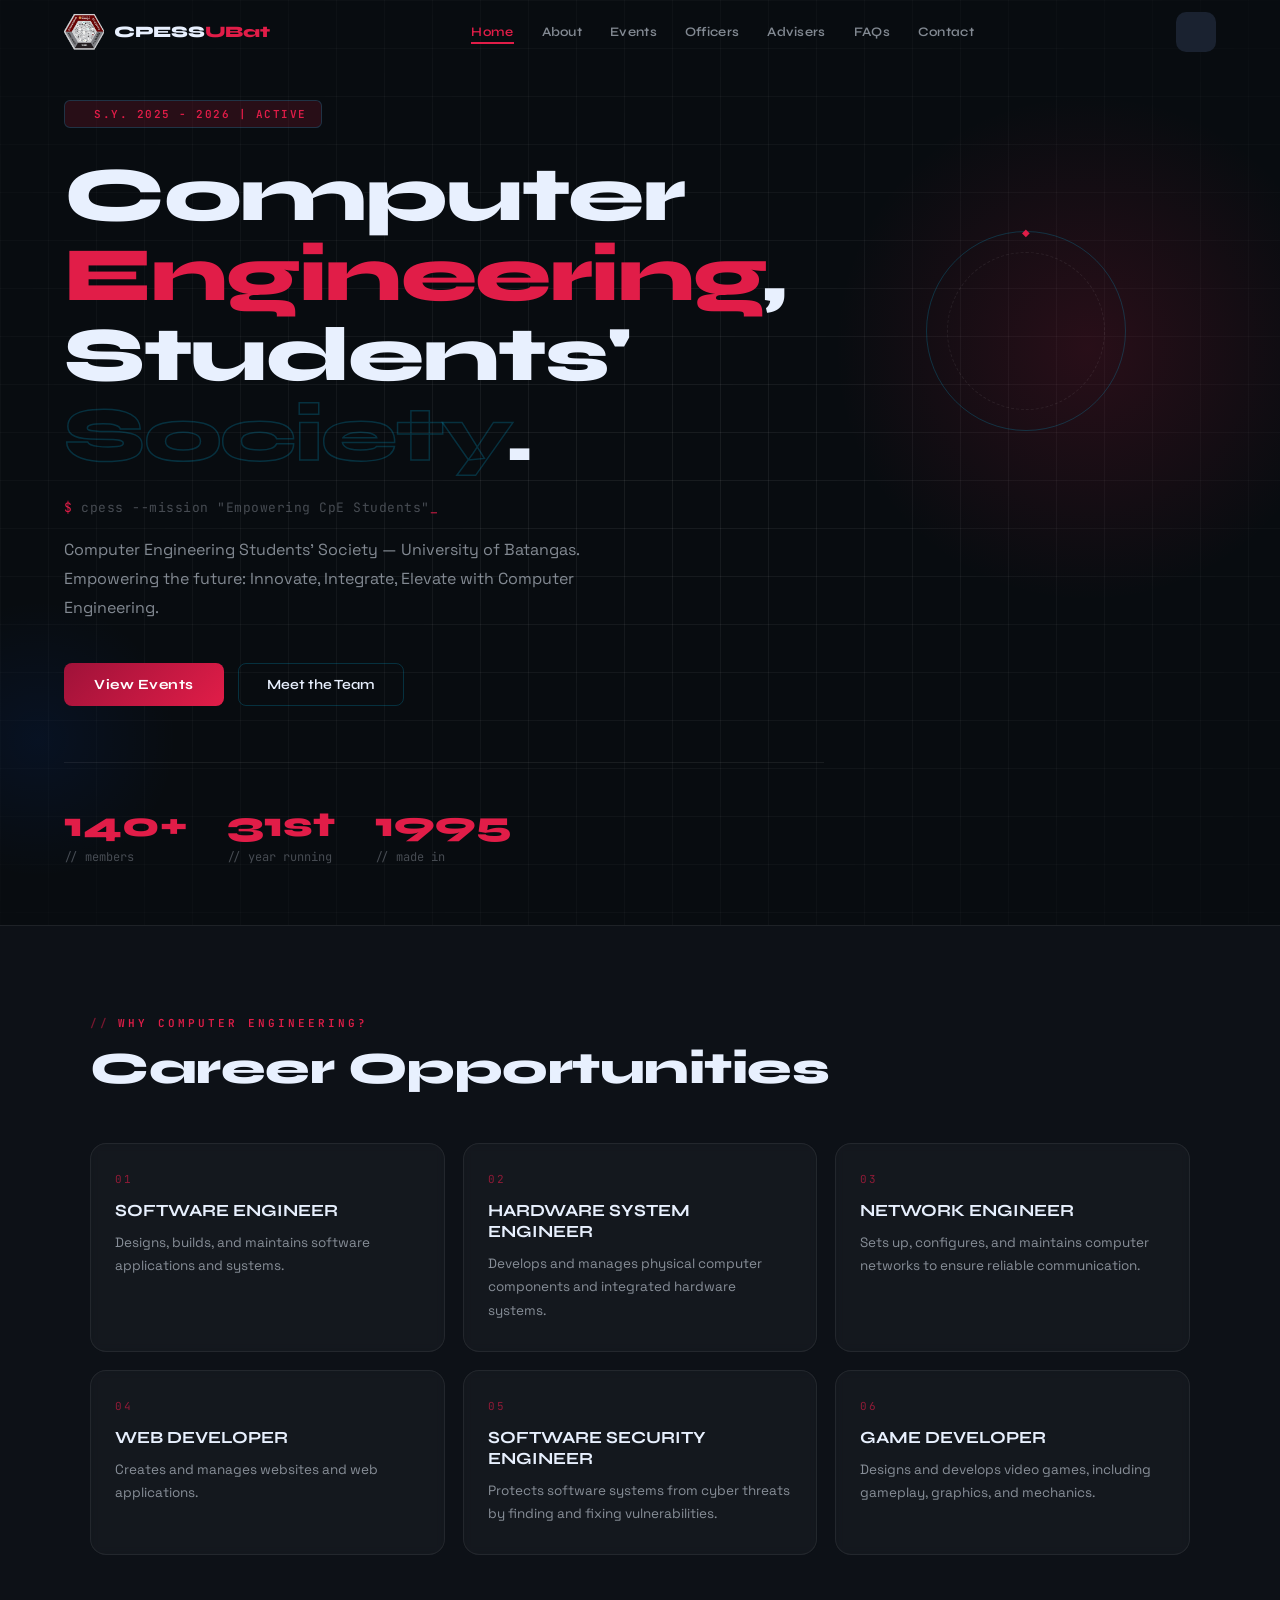
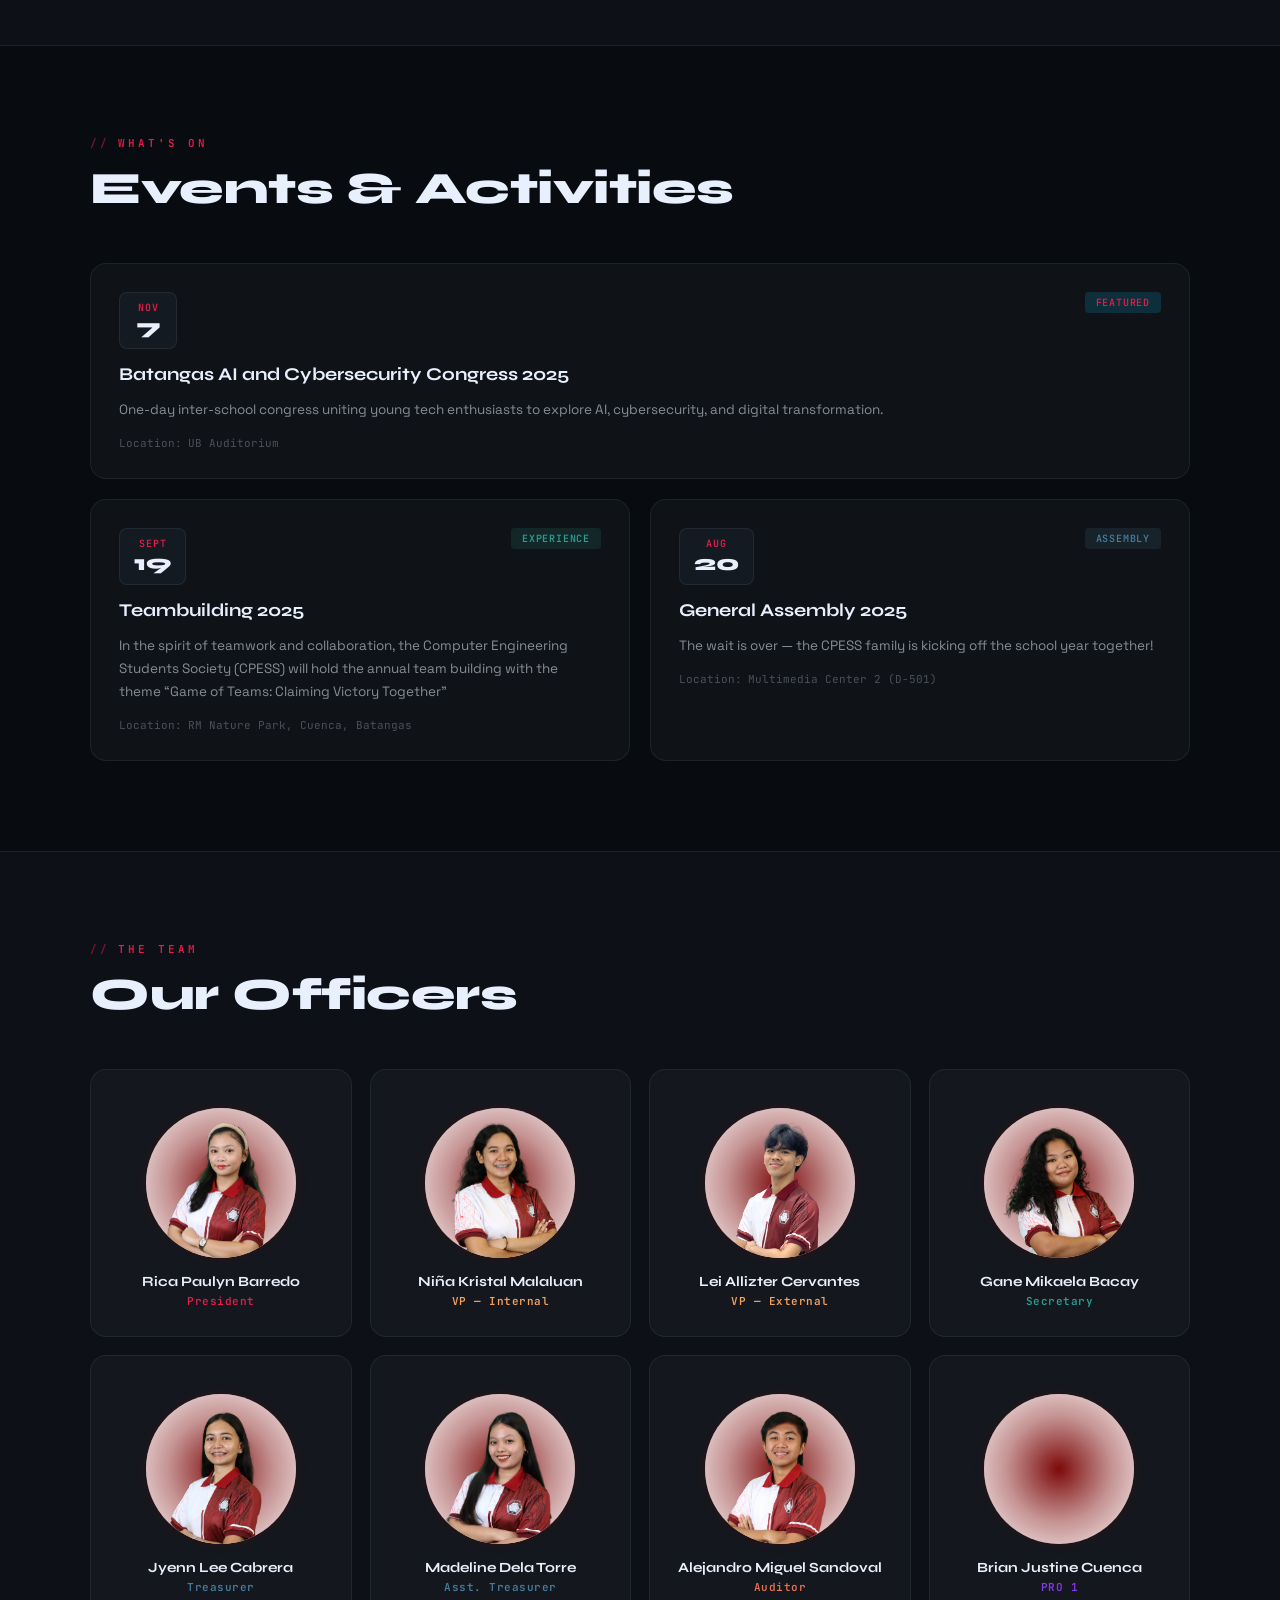
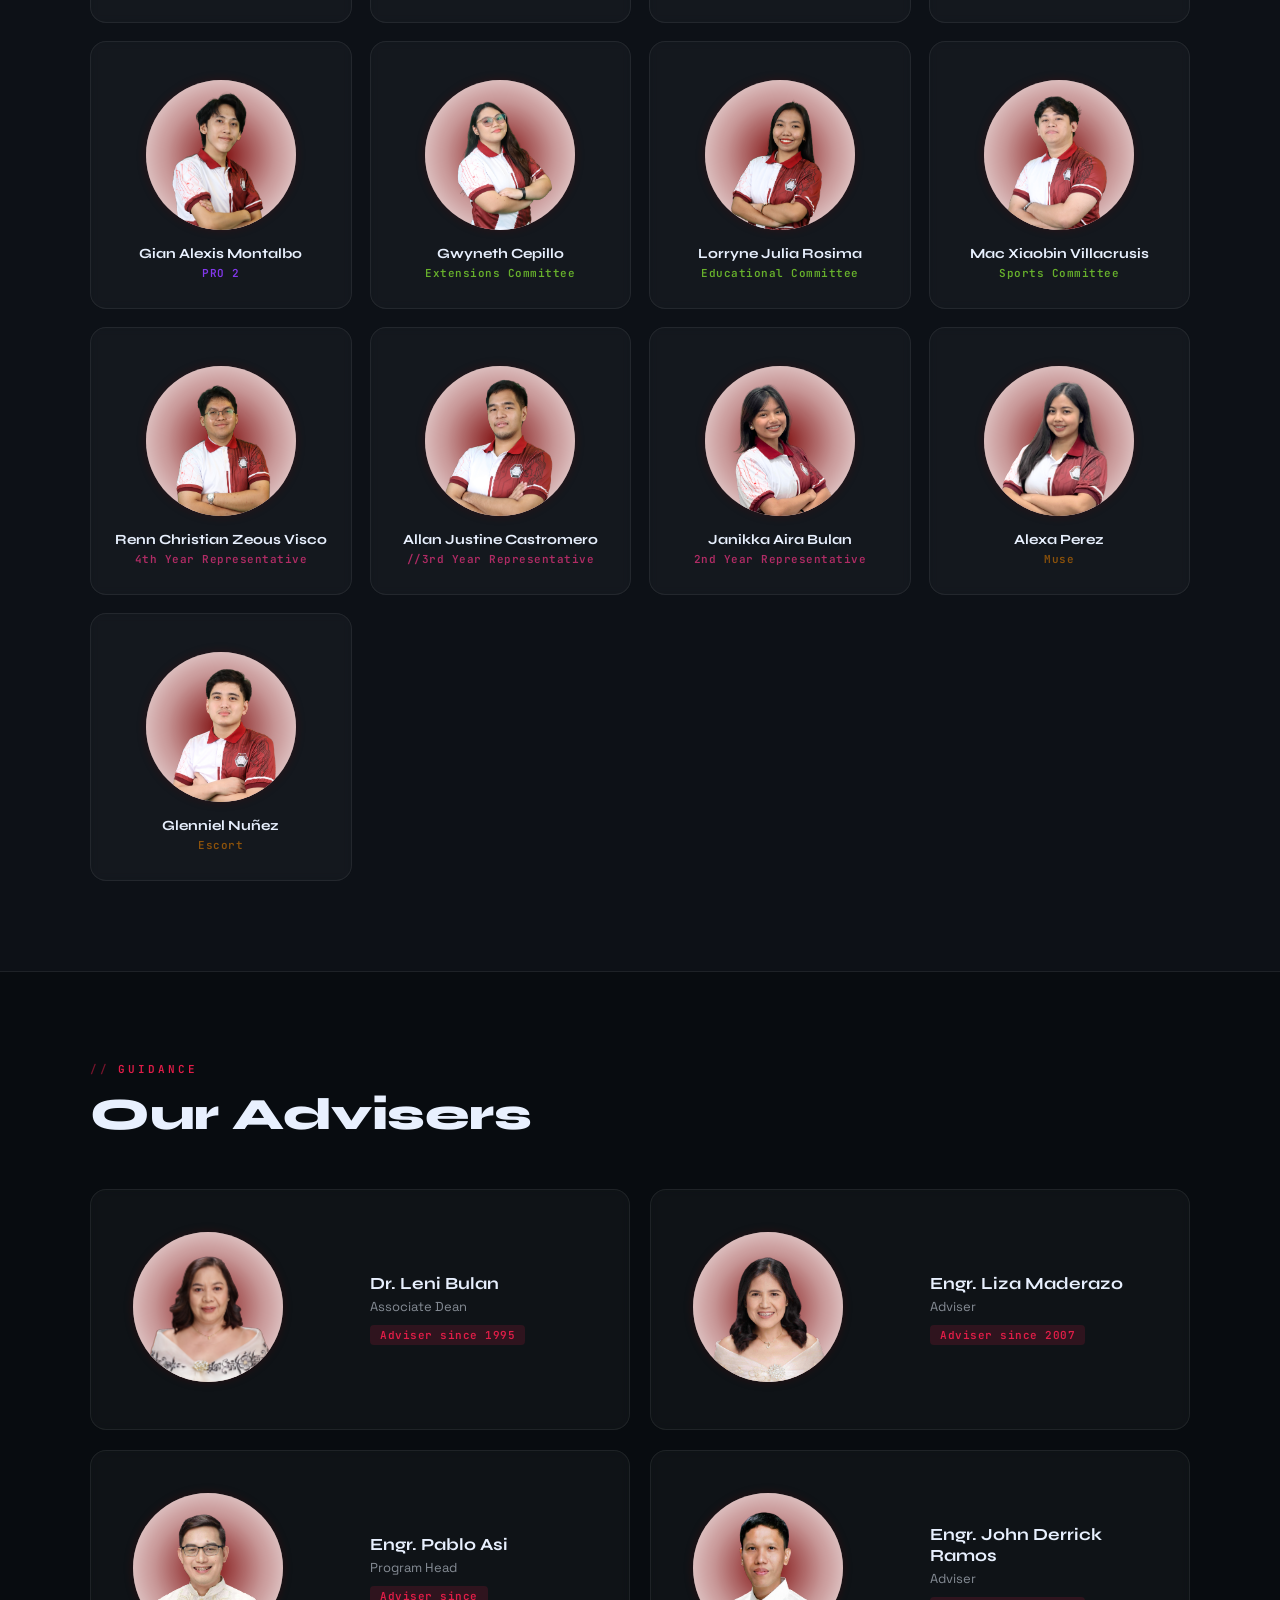
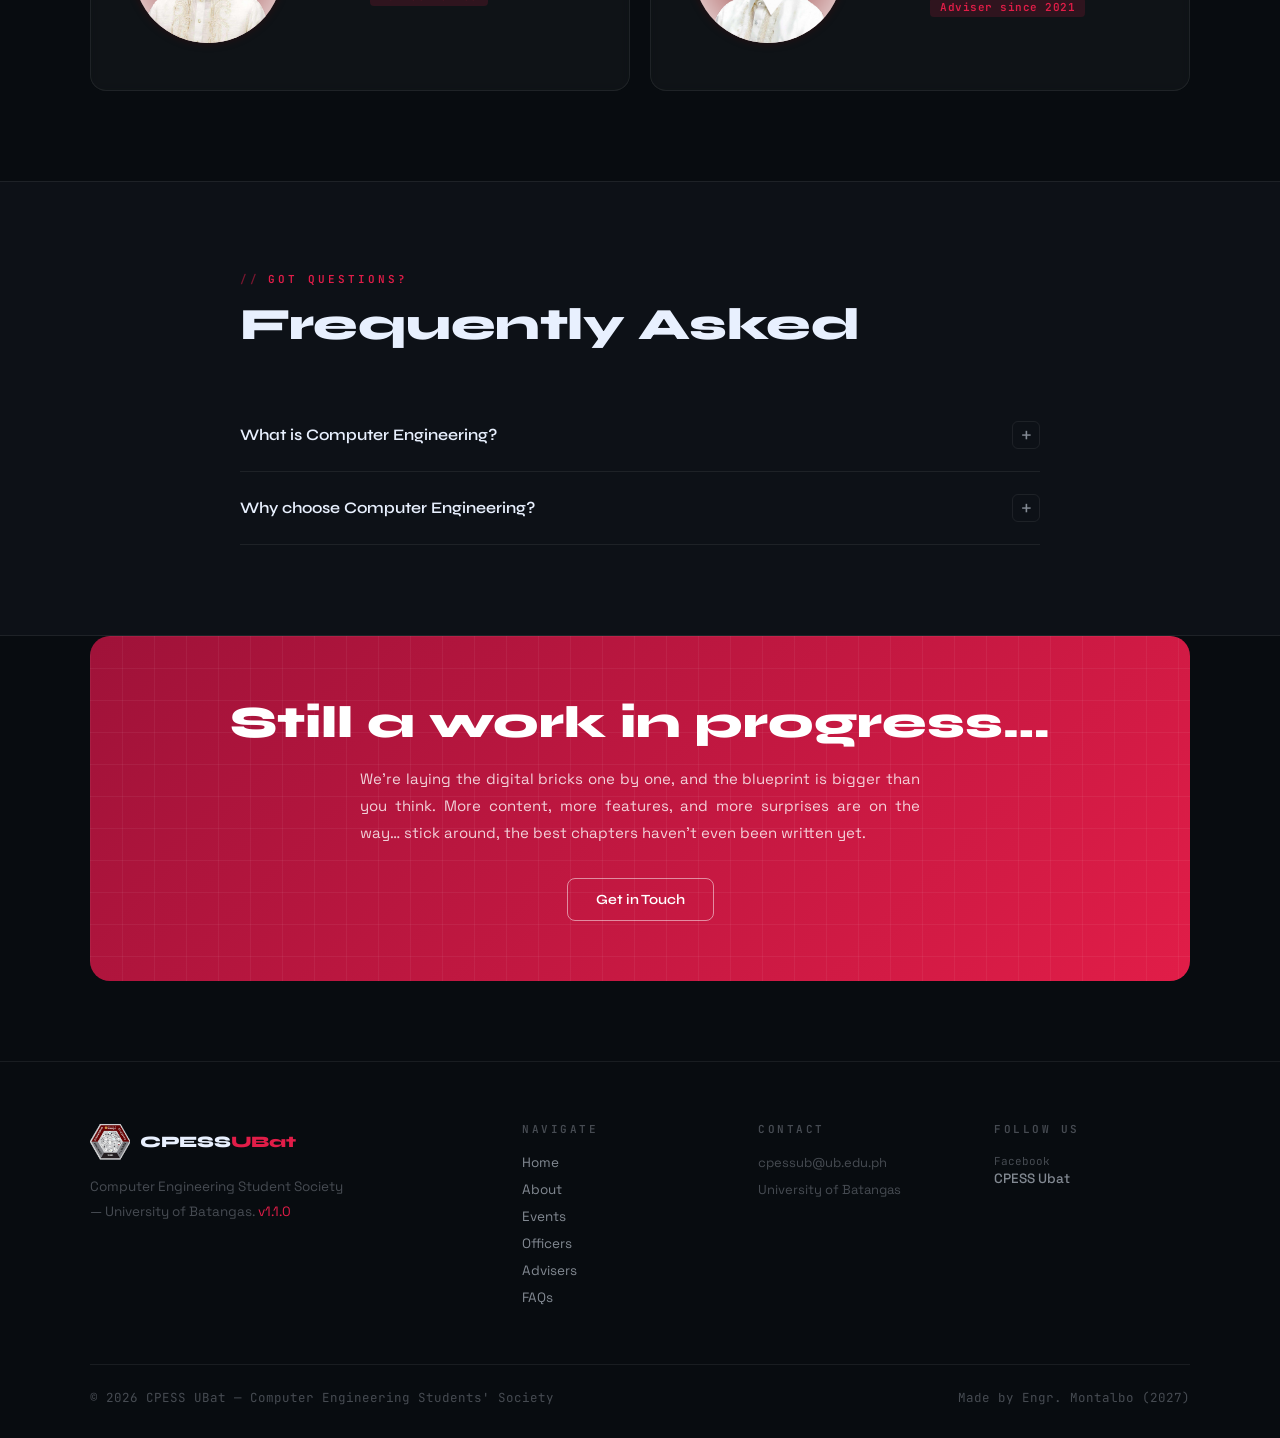
==== index.html @ 0e531199 "Renew" ====
<!DOCTYPE html>
<html lang="en" data-theme="dark">
<head>
<meta charset="UTF-8"/>
<meta name="viewport" content="width=device-width, initial-scale=1.0"/>
<title>CPESS UBat — Computer Engineering Student Society</title>
<link href="https://fonts.googleapis.com/css2?family=Space+Grotesk:wght@300;400;500;600;700&family=Syne:wght@400;600;700;800&family=JetBrains+Mono:wght@400;600&display=swap" rel="stylesheet"/>
<link rel="stylesheet" href="style.css">
<link rel="shortcut icon" href="icon/cpess-favicon.ico" type="image/x-icon">
</head>
<body>

<!-- NAV -->
<nav id="navbar">
  <a href="#home" class="logo">
    <div class="logo-icon"><img src="images/cpess-logo.png" alt=""></div>
    <span class="logo-text">CPESS<span>UBat</span></span>
  </a>
  <div class="nav-links">
    <a href="#home" class="active">Home</a>
    <a href="#featured">About</a>
    <a href="#events">Events</a>
    <a href="#officers">Officers</a>
    <a href="#advisers">Advisers</a>
    <a href="#faqs">FAQs</a>
    <a href="#footer">Contact</a>
  </div>
  <div class="nav-right">
    <button class="theme-toggle" id="themeToggle" aria-label="Toggle theme"></button>
    <button class="hamburger" id="hamburger" aria-label="Menu">
      <span></span><span></span><span></span>
    </button>
  </div>
</nav>

<!-- MOBILE MENU -->
<div class="mobile-menu" id="mobileMenu">
  <a href="#home" onclick="closeMenu()">Home</a>
  <a href="#featured" onclick="closeMenu()">About</a>
  <a href="#events" onclick="closeMenu()">Events</a>
  <a href="#officers" onclick="closeMenu()">Officers</a>
  <a href="#advisers" onclick="closeMenu()">Advisers</a>
  <a href="#faqs" onclick="closeMenu()">FAQs</a>
  <a href="#footer" onclick="closeMenu()">Contact</a>
</div>

<!-- HERO -->
<section id="home">
  <div class="hero-grid-bg"></div>
  <div class="hero-blob1"></div>
  <div class="hero-blob2"></div>
  <div class="hero-circuit"></div>
  <div class="hero-content">
    <div class="hero-badge">
      <div class="hero-badge-dot"></div>
      <span class="hero-badge-text">S.Y. 2025 - 2026 | Active</span>
    </div>
    <h1 class="hero-title">
      Computer<br>
      <span class="accent">Engineering</span>,<br>
      Students' <span class="outline">Society</span>.
    </h1>
    <p class="hero-mono"><span style="color:var(--accent)">$</span> cpess --mission "Empowering CpE Students"<span class="cursor">_</span></p>
    <p class="hero-desc">Computer Engineering Students' Society — University of Batangas. Empowering the future: Innovate, Integrate, Elevate with Computer Engineering.</p>
    <div class="hero-btns">
      <a href="#events" class="btn-primary">View Events</a>
      <a href="#officers" class="btn-outline">Meet the Team</a>
    </div>
    <div class="hero-stats">
      <div>
        <div class="hero-stat-num">140+</div>
        <div class="hero-stat-label">// members</div>
      </div>
      <div>
        <div class="hero-stat-num">31st</div>
        <div class="hero-stat-label">// year running</div>
      </div>
      <div>
        <div class="hero-stat-num">1995</div>
        <div class="hero-stat-label">// made in</div>
      </div>
    </div>
  </div>
</section>

<!-- ABOUT / FEATURES -->
<section id="featured">
  <div class="section-inner">
    <p class="section-label">Why Computer Engineering?</p>
    <h2 class="section-title">Career Opportunities</h2>
    <div class="features-grid">
      <div class="card feature-card">
        <div class="feature-num">01</div>
        <h3>SOFTWARE ENGINEER</h3>
        <p>Designs, builds, and maintains software applications and systems.</p>
      </div>
      <div class="card feature-card">
        <div class="feature-num">02</div>
        <h3>HARDWARE SYSTEM ENGINEER</h3>
        <p>Develops and manages physical computer components and integrated hardware systems.</p>
      </div>
      <div class="card feature-card">
        <div class="feature-num">03</div>
        <h3>NETWORK ENGINEER</h3>
        <p>Sets up, configures, and maintains computer networks to ensure reliable communication.</p>
      </div>
      <div class="card feature-card">
        <div class="feature-num">04</div>
        <h3>WEB DEVELOPER</h3>
        <p>Creates and manages websites and web applications.</p>
      </div>
      <div class="card feature-card">
        <div class="feature-num">05</div>
        <h3>SOFTWARE SECURITY ENGINEER</h3>
        <p>Protects software systems from cyber threats by finding and fixing vulnerabilities.</p>
      </div>
      <div class="card feature-card">
        <div class="feature-num">06</div>
        <h3>GAME DEVELOPER</h3>
        <p>Designs and develops video games, including gameplay, graphics, and mechanics.</p>
      </div>
    </div>
  </div>
</section>

<!-- EVENTS -->
<section id="events">
  <div class="section-inner">
    <p class="section-label">What's On</p>
    <h2 class="section-title">Events & Activities</h2>
    
      <div class="card event-card event-featured" onclick="openModal('circuit')">
        <div class="event-header">
          <div class="event-date-box">
            <div class="event-date-month">Nov</div>
            <div class="event-date-day">7</div>
          </div>
          <span class="event-tag" style="background:rgba(0,200,255,.15);color:var(--accent);">FEATURED</span>
        </div>
        <h3>Batangas AI and Cybersecurity Congress 2025</h3>
        <p>One-day inter-school congress uniting young tech enthusiasts to explore AI, cybersecurity, and digital transformation.</p>
        <div class="event-location"><span>Location:</span><span>UB Auditorium</span></div>
      </div>

    <div class="events-grid">
      <div class="card event-card" onclick="openModal('techfest')">
        <div class="event-header">
          <div class="event-date-box">
            <div class="event-date-month">Sept</div>
            <div class="event-date-day">19</div>
          </div>
          <span class="event-tag" style="background:rgba(42,157,143,.15);color:#2a9d8f;">EXPERIENCE</span>
        </div>
        <h3>Teambuilding 2025</h3>
        <p>In the spirit of teamwork and collaboration, the Computer Engineering Students Society (CPESS) will hold the annual team building with the theme “Game of Teams: Claiming Victory Together”</p>
        <div class="event-location"><span>Location:</span><span>RM Nature Park, Cuenca, Batangas</span></div>
      </div>

      <div class="card event-card" onclick="openModal('assembly')">
        <div class="event-header">
          <div class="event-date-box">
            <div class="event-date-month">Aug</div>
            <div class="event-date-day">20</div>
          </div>
          <span class="event-tag" style="background:rgba(69,123,157,.15);color:#457b9d;">ASSEMBLY</span>
        </div>
        <h3>General Assembly 2025</h3>
        <p>The wait is over — the CPESS family is kicking off the school year together!</p>
        <div class="event-location"><span>Location:</span><span>Multimedia Center 2 (D-501)</span></div>
      </div>
    </div>
  </div>
</section>

<!-- OFFICERS -->
<section id="officers">
  <div class="section-inner">
    <p class="section-label">The Team</p>
    <h2 class="section-title">Our Officers</h2>
    <div class="officers-grid">
      <div class="card officer-card">
        <img class="pic-size" src="images/officers/rica.svg" data-hover="images/officers/rica0.svg" draggable="false">
        <h3>Rica Paulyn Barredo</h3>
        <div class="officer-position" style="color:var(--accent);">President</div>
      </div>
      <div class="card officer-card">
        <img class="pic-size" src="images/officers/niña.svg" draggable="false">
        <h3>Niña Kristal Malaluan</h3>
        <div class="officer-position" style="color:#f4a261;">VP — Internal</div>
      </div>
      <div class="card officer-card">
        <img class="pic-size" src="images/officers/lei.svg" draggable="false">
        <h3>Lei Allizter Cervantes</h3>
        <div class="officer-position" style="color:#f4a261;">VP — External</div>
      </div>
      <div class="card officer-card">
        <img class="pic-size" src="images/officers/gane.svg" draggable="false">
        <h3>Gane Mikaela Bacay</h3>
        <div class="officer-position" style="color:#2a9d8f;">Secretary</div>
      </div>
      <div class="card officer-card">
        <img class="pic-size" src="images/officers/jyenn.svg" draggable="false">
        <h3>Jyenn Lee Cabrera</h3>
        <div class="officer-position" style="color:#457b9d;">Treasurer</div>
      </div>
      <div class="card officer-card">
        <img class="pic-size" src="images/officers/madeline.svg" draggable="false">
        <h3>Madeline Dela Torre</h3>
        <div class="officer-position" style="color:#457b9d;">Asst. Treasurer</div>
      </div>

      <div class="card officer-card">
        <img class="pic-size" src="images/officers/alejandro.svg" draggable="false">
        <h3>Alejandro Miguel Sandoval</h3>
        <div class="officer-position" style="color:#e76f51;">Auditor</div>
      </div>

      <div class="card officer-card">
        <img class="pic-size" src="images/officers/brian.svg" draggable="false">
        <h3>Brian Justine Cuenca</h3>
        <div class="officer-position" style="color:#8338ec;">PRO 1</div>
      </div>
      <div class="card officer-card">
        <img class="pic-size" src="images/officers/gian.svg" draggable="false">
        <h3>Gian Alexis Montalbo</h3>
        <div class="officer-position" style="color:#8338ec;">PRO 2</div>
      </div>

      <div class="card officer-card">
        <img class="pic-size" src="images/officers/gwyneth.svg" draggable="false">
        <h3>Gwyneth Cepillo</h3>
        <div class="officer-position" style="color:#67b02c;">Extensions Committee</div>
      </div>
      <div class="card officer-card">
        <img class="pic-size" src="images/officers/lorryne.svg" draggable="false">
        <h3>Lorryne Julia Rosima</h3>
        <div class="officer-position" style="color:#67b02c;">Educational Committee</div>
      </div>
      <div class="card officer-card">
        <img class="pic-size" src="images/officers/mac.svg" draggable="false">
        <h3>Mac Xiaobin Villacrusis</h3>
        <div class="officer-position" style="color:#67b02c;">Sports Committee</div>
      </div>

      <div class="card officer-card">
        <img class="pic-size" src="images/officers/renn.svg" draggable="false">
        <h3>Renn Christian Zeous Visco</h3>
        <div class="officer-position" style="color:#b02c65;">4th Year Representative</div>
      </div>
      <div class="card officer-card">
        <img class="pic-size" src="images/officers/allan.svg" draggable="false">
        <h3>Allan Justine Castromero</h3>
        <div class="officer-position" style="color:#b02c65;"><span>//</span>3rd Year Representative</div>
      </div>      
      <div class="card officer-card">
        <img class="pic-size" src="images/officers/janikka.svg" draggable="false">
        <h3>Janikka Aira Bulan</h3>
        <div class="officer-position" style="color:#b02c65;">2nd Year Representative</div>
      </div>

      <div class="card officer-card">
        <img class="pic-size" src="images/officers/alexa.svg" draggable="false">
        <h3>Alexa Perez</h3>
        <div class="officer-position" style="color:#8c520b;">Muse</div>
      </div>
      <div class="card officer-card">
        <img class="pic-size" src="images/officers/glenniel.svg" draggable="false">
        <h3>Glenniel Nuñez</h3>
        <div class="officer-position" style="color:#8c520b;">Escort</div>
      </div>

    </div>
  </div>
</section>

<!-- ADVISERS -->
<section id="advisers">
  <div class="section-inner">
    <p class="section-label">Guidance</p>
    <h2 class="section-title">Our Advisers</h2>
    <div class="advisers-grid">
      <div class="card adviser-card">
        <div>
          <img src="images/professors/drleni.svg" draggable="false" class="pic-size">
        </div>
        <div>
          <h3>Dr. Leni Bulan</h3>
          <div class="adviser-dept">Associate Dean</div>
          <span class="adviser-badge">Adviser since 1995</span>
        </div>
      </div>

      <div class="card adviser-card">
        <div>
          <img src="images/professors/engrliza.svg" draggable="false" class="pic-size">
        </div>
        <div>
          <h3>Engr. Liza Maderazo</h3>
          <div class="adviser-dept">Adviser</div>
          <span class="adviser-badge">Adviser since 2007</span>
        </div>
      </div>

      <div class="card adviser-card">
        <div>
          <img src="images/professors/engrpablo.svg" draggable="false" class="pic-size">
        </div>
        <div>
          <h3>Engr. Pablo Asi</h3>
          <div class="adviser-dept">Program Head</div>
          <span class="adviser-badge">Adviser since </span>
        </div>
      </div>

      <div class="card adviser-card">
        <div>
          <img src="images/professors/engrjohnderrick.svg" draggable="false" class="pic-size">
        </div>
        <div>
          <h3>Engr. John Derrick Ramos</h3>
          <div class="adviser-dept">Adviser</div>
          <span class="adviser-badge">Adviser since 2021</span>
        </div>
      </div>
    </div>
  </div>
</section>

<!-- FAQs -->
<section id="faqs">
  <div class="section-inner">
    <div class="faq-wrap">
      <p class="section-label">Got Questions?</p>
      <h2 class="section-title">Frequently Asked</h2>
      <div class="faq-item">
        <div class="faq-question" onclick="toggleFaq(this)">
          <h3>What is Computer Engineering?</h3>
          <div class="faq-toggle">+</div>
        </div>
        <div class="faq-answer">Computer engineering is the branch of engineering that integrates electronics engineering with computer sciences. Computer Engineers design and develop computer systems and other technological devices.</div>
      </div>
      <div class="faq-item">
        <div class="faq-question" onclick="toggleFaq(this)">
          <h3>Why choose Computer Engineering?</h3>
          <div class="faq-toggle">+</div>
        </div>
        <div class="faq-answer">You can have multiple job opportunities. It opens opportunities for high salary jobs. It challenges you because of the rapid growth of technology. You can express your creativity and innovation. You have limitless future opportunities.
      </div>
      </div>
      
    </div>
  </div>
</section>

<!-- CTA -->
<section id="cta">
  <div class="cta-inner">
    <h2>Still a work in progress…</h2>
    <p>We’re laying the digital bricks one by one, and the blueprint is bigger than you think. More content, more features, and more surprises are on the way… stick around, the best chapters haven’t even been written yet.</p>
    <a href="#footer" class="btn-outline">Get in Touch</a>
  </div>
</section>

<!-- FOOTER -->
<footer id="footer">
  <div class="footer-inner">
    <div class="footer-grid">
      <div class="footer-brand">
        <a href="#home" class="logo">
          <div class="logo-icon"><img src="images/cpess-logo.png" alt=""></div>
          <span class="logo-text">CPESS<span>UBat</span></span>
        </a>
        <p>Computer Engineering Student Society — University of Batangas.<span style="color:var(--accent)"> v1.1.0 </span></p>
      </div>
      <div class="footer-col">
        <h4>Navigate</h4>
        <a href="#home">Home</a>
        <a href="#featured">About</a>
        <a href="#events">Events</a>
        <a href="#officers">Officers</a>
        <a href="#advisers">Advisers</a>
        <a href="#faqs">FAQs</a>
      </div>
      <div class="footer-col">
        <h4>Contact</h4>
        <div class="footer-contact-item">cpessub@ub.edu.ph</div>
        <div class="footer-contact-item">University of Batangas</div>
      </div>
      <div class="footer-col">
        <h4>Follow Us</h4>
        <div class="footer-social-item">
          <div class="footer-social-platform">Facebook</div>
          <div class="footer-social-handle"><a href="https://www.facebook.com/cpessUB">CPESS Ubat</a></div>
        </div>
      </div>
    </div>
    <div class="footer-bottom">
      <p>© 2026 CPESS UBat — Computer Engineering Students' Society</p>
      <p>Made by Engr. Montalbo (2027)</p>
    </div>
  </div>
</footer>

<!-- ===========================
     EVENT MODALS
=========================== -->

<!-- Modal: Circuit Breaker Hackathon -->
<div class="modal-overlay" id="modal-circuit" onclick="handleOverlayClick(event, 'circuit')">
  <div class="modal">
    <div class="modal-header">
      <div>
        <span class="modal-event-tag" style="background:rgba(0,200,255,.15);color:var(--accent);">FEATURED</span>
        <h2 class="modal-title">Batangas AI and Cybersecurity Congress 2025</h2>
        <div class="modal-meta">
          <span>November 7, 2025</span>
          <span>UB Auditorium</span>
        </div>
      </div>
      <button class="modal-close" onclick="closeModal('circuit')">✕</button>
    </div>
    <div class="modal-body">
      <p class="modal-desc">
        This one-day congress brings together students to explore the latest breakthroughs, challenges, and ethical implications in the world of Artificial Intelligence and Cybersecurity.
      </p>
      <div class="modal-highlights">
        <span class="modal-highlight-pill">Industry mentors</span>
        <span class="modal-highlight-pill">Certificates</span>
      </div>
      <div style="margin-top:28px;">
        <div class="gallery-label">// Event Gallery</div>
        <div class="gallery-main" id="main-circuit">
          <div class="gallery-placeholder">
            <div class="gallery-placeholder-icon">🖼️</div>
            <div class="gallery-placeholder-text">SELECT A PHOTO BELOW</div>
          </div>
        </div>
        <div class="gallery-thumbs" id="thumbs-circuit">
          <div class="gallery-thumb" onclick="selectPhoto('circuit',0,'https://scontent.fceb2-2.fna.fbcdn.net/v/t39.30808-6/578706887_1214604334057832_1836250501532668930_n.jpg?_nc_cat=107&ccb=1-7&_nc_sid=13d280&_nc_eui2=AeGnncZxHr4Bw6-t89X9EdE9B4vCQDTPyGQHi8JANM_IZHe0sDyAD508TLOXyuP0s27vdJOEGJ495U1kCfjukCz7&_nc_ohc=ZVbpLxWMJ10Q7kNvwGSuT3a&_nc_oc=Adpn4lN3ba4siyuKyNoME9TlpELPVIu2j2aNenB6pjvh0PCd76ia9aMcKpE3jqQXybw&_nc_zt=23&_nc_ht=scontent.fceb2-2.fna&_nc_gid=FThbUmd5zXfy4BqFbTsB6w&_nc_ss=7a3a8&oh=00_Af27v1hSdROEM37Rmtx6aKKjfrCQ3imtGSbnNesKhJpAiw&oe=69EE0988')">
            <img src="https://scontent.fceb2-2.fna.fbcdn.net/v/t39.30808-6/578706887_1214604334057832_1836250501532668930_n.jpg?_nc_cat=107&ccb=1-7&_nc_sid=13d280&_nc_eui2=AeGnncZxHr4Bw6-t89X9EdE9B4vCQDTPyGQHi8JANM_IZHe0sDyAD508TLOXyuP0s27vdJOEGJ495U1kCfjukCz7&_nc_ohc=ZVbpLxWMJ10Q7kNvwGSuT3a&_nc_oc=Adpn4lN3ba4siyuKyNoME9TlpELPVIu2j2aNenB6pjvh0PCd76ia9aMcKpE3jqQXybw&_nc_zt=23&_nc_ht=scontent.fceb2-2.fna&_nc_gid=FThbUmd5zXfy4BqFbTsB6w&_nc_ss=7a3a8&oh=00_Af27v1hSdROEM37Rmtx6aKKjfrCQ3imtGSbnNesKhJpAiw&oe=69EE0988" alt="BACC2025 photo 1" loading="lazy"/>
          </div>
          <div class="gallery-thumb" onclick="selectPhoto('circuit',1,'https://scontent.fmnl17-2.fna.fbcdn.net/v/t39.30808-6/578261078_1214608810724051_4967689221635928043_n.jpg?_nc_cat=111&ccb=1-7&_nc_sid=13d280&_nc_eui2=AeGg0xIb1OkfKLt2ECSeBOh5OO7kFAPekfc47uQUA96R9zCX8Ssc5cboNSraw8M_r6eszSg9gDUXltpj_0EUe9zz&_nc_ohc=6LTgKIcDSLEQ7kNvwGF7Hw2&_nc_oc=AdqPDPV_SwZvA81NKIrF-YKB7-i3OrBfG3tBFgOFJyOB4TGdr9x2YevKhWvAW78V01Y&_nc_zt=23&_nc_ht=scontent.fmnl17-2.fna&_nc_gid=L3PYAvzoDchNpM46ST3THQ&_nc_ss=7a3a8&oh=00_Af1WITuqkDf2HtsOJzsHNN20_MjKJyM2jaZ4Pax7KGIGtg&oe=69EE81AE')">
            <img src="https://scontent.fmnl17-2.fna.fbcdn.net/v/t39.30808-6/578261078_1214608810724051_4967689221635928043_n.jpg?_nc_cat=111&ccb=1-7&_nc_sid=13d280&_nc_eui2=AeGg0xIb1OkfKLt2ECSeBOh5OO7kFAPekfc47uQUA96R9zCX8Ssc5cboNSraw8M_r6eszSg9gDUXltpj_0EUe9zz&_nc_ohc=6LTgKIcDSLEQ7kNvwGF7Hw2&_nc_oc=AdqPDPV_SwZvA81NKIrF-YKB7-i3OrBfG3tBFgOFJyOB4TGdr9x2YevKhWvAW78V01Y&_nc_zt=23&_nc_ht=scontent.fmnl17-2.fna&_nc_gid=L3PYAvzoDchNpM46ST3THQ&_nc_ss=7a3a8&oh=00_Af1WITuqkDf2HtsOJzsHNN20_MjKJyM2jaZ4Pax7KGIGtg&oe=69EE81AE" alt="BACC2025 photo 2" loading="lazy"/>
          </div>
          <div class="gallery-thumb" onclick="selectPhoto('circuit',2,'https://scontent.fmnl17-5.fna.fbcdn.net/v/t39.30808-6/577401514_1214611600723772_2839012356303819975_n.jpg?_nc_cat=102&ccb=1-7&_nc_sid=13d280&_nc_eui2=AeHPvkzVqGQvI0vG_8yGcJ1JfP5WGw6-5S58_lYbDr7lLieJwwtoe7Mg4gpu03nr4Rr2NPadG3IhXUMgNXvKfWNv&_nc_ohc=tXHOFWunYIMQ7kNvwEwNc6c&_nc_oc=AdqVad1LdKOl001anZlsJQ9IVDDOEhb0JMDeAW-XvkWY6W_YCGn4yR7yI8ZcaTfgdsI&_nc_zt=23&_nc_ht=scontent.fmnl17-5.fna&_nc_gid=gySL-74sjTbXP35PFyd9-w&_nc_ss=7a3a8&oh=00_Af3x2M8q680QHyMi4TpaUd6Jce3HSLcSVRsSYojaD_ZISA&oe=69EE8E7C')">
            <img src="https://scontent.fmnl17-5.fna.fbcdn.net/v/t39.30808-6/577401514_1214611600723772_2839012356303819975_n.jpg?_nc_cat=102&ccb=1-7&_nc_sid=13d280&_nc_eui2=AeHPvkzVqGQvI0vG_8yGcJ1JfP5WGw6-5S58_lYbDr7lLieJwwtoe7Mg4gpu03nr4Rr2NPadG3IhXUMgNXvKfWNv&_nc_ohc=tXHOFWunYIMQ7kNvwEwNc6c&_nc_oc=AdqVad1LdKOl001anZlsJQ9IVDDOEhb0JMDeAW-XvkWY6W_YCGn4yR7yI8ZcaTfgdsI&_nc_zt=23&_nc_ht=scontent.fmnl17-5.fna&_nc_gid=gySL-74sjTbXP35PFyd9-w&_nc_ss=7a3a8&oh=00_Af3x2M8q680QHyMi4TpaUd6Jce3HSLcSVRsSYojaD_ZISA&oe=69EE8E7C" alt="BACC2025 photo 3" loading="lazy"/>
          </div>
          <div class="gallery-thumb" onclick="selectPhoto('circuit',3,'https://scontent.fmnl17-7.fna.fbcdn.net/v/t39.30808-6/577875924_1214611507390448_6965298915594842810_n.jpg?_nc_cat=108&ccb=1-7&_nc_sid=13d280&_nc_eui2=AeG5TcYimAAZp6yKOVlhSQ9uK7oA5hglkFUrugDmGCWQVQjdAH3XbVAzZ1iwGiZwVNjc7LkKW1VJ6V61yGMB-Rwv&_nc_ohc=o7VfQoGYHRkQ7kNvwE8_iMw&_nc_oc=Adpu8unzOkIK4YTVpd0YNDc6D37shdOXtWYuGcssQ27YC9zMbS-KRvx1vfl5t3ZGclY&_nc_zt=23&_nc_ht=scontent.fmnl17-7.fna&_nc_gid=vWVyzsraYltvIe9eQUcSyQ&_nc_ss=7a3a8&oh=00_Af28KTTC6lSS9CBIlOYturgNCK8g7_sCWaH9x7tynUVDfw&oe=69EEA30E')">
            <img src="https://scontent.fmnl17-7.fna.fbcdn.net/v/t39.30808-6/577875924_1214611507390448_6965298915594842810_n.jpg?_nc_cat=108&ccb=1-7&_nc_sid=13d280&_nc_eui2=AeG5TcYimAAZp6yKOVlhSQ9uK7oA5hglkFUrugDmGCWQVQjdAH3XbVAzZ1iwGiZwVNjc7LkKW1VJ6V61yGMB-Rwv&_nc_ohc=o7VfQoGYHRkQ7kNvwE8_iMw&_nc_oc=Adpu8unzOkIK4YTVpd0YNDc6D37shdOXtWYuGcssQ27YC9zMbS-KRvx1vfl5t3ZGclY&_nc_zt=23&_nc_ht=scontent.fmnl17-7.fna&_nc_gid=vWVyzsraYltvIe9eQUcSyQ&_nc_ss=7a3a8&oh=00_Af28KTTC6lSS9CBIlOYturgNCK8g7_sCWaH9x7tynUVDfw&oe=69EEA30E" alt="BACC2025 photo 4" loading="lazy"/>
          </div>
          <div class="gallery-thumb" onclick="selectPhoto('circuit',4,'https://scontent.fmnl17-3.fna.fbcdn.net/v/t39.30808-6/578504463_1214615897390009_7624874411011355287_n.jpg?_nc_cat=103&ccb=1-7&_nc_sid=13d280&_nc_eui2=AeF_pxtOh9MH0S85rBD7IB2O1YzMf9t0zyzVjMx_23TPLIW61vXm2WblYjeYXeSfAGOzVJ58N0KxEOnWokBJEEg6&_nc_ohc=MwzNmMbqDCEQ7kNvwFgn8nn&_nc_oc=AdoqMar42_oifyF0xYDO-3ktyGyG2wwVhqUNfH9VCo-AtY2K8hXle2yhCfwkrMwEOVk&_nc_zt=23&_nc_ht=scontent.fmnl17-3.fna&_nc_gid=nrIaVHkKhkPoMhY8ceWYsA&_nc_ss=7a3a8&oh=00_Af2fxhmsSrYbaMp4kqygYtUtnpWoTqD1TT9W1uS57MYLig&oe=69EE8C37')">
            <img src="https://scontent.fmnl17-3.fna.fbcdn.net/v/t39.30808-6/578504463_1214615897390009_7624874411011355287_n.jpg?_nc_cat=103&ccb=1-7&_nc_sid=13d280&_nc_eui2=AeF_pxtOh9MH0S85rBD7IB2O1YzMf9t0zyzVjMx_23TPLIW61vXm2WblYjeYXeSfAGOzVJ58N0KxEOnWokBJEEg6&_nc_ohc=MwzNmMbqDCEQ7kNvwFgn8nn&_nc_oc=AdoqMar42_oifyF0xYDO-3ktyGyG2wwVhqUNfH9VCo-AtY2K8hXle2yhCfwkrMwEOVk&_nc_zt=23&_nc_ht=scontent.fmnl17-3.fna&_nc_gid=nrIaVHkKhkPoMhY8ceWYsA&_nc_ss=7a3a8&oh=00_Af2fxhmsSrYbaMp4kqygYtUtnpWoTqD1TT9W1uS57MYLig&oe=69EE8C37" alt="BACC2025 photo 5" loading="lazy"/>
          </div>
          <div class="gallery-thumb" onclick="selectPhoto('circuit',5,'https://scontent.fmnl17-8.fna.fbcdn.net/v/t39.30808-6/578703150_1214617230723209_6415423993257846540_n.jpg?_nc_cat=104&ccb=1-7&_nc_sid=13d280&_nc_eui2=AeH7hXJ1BAcgzWbZCiqhtVxnFYNgTH7qanQVg2BMfupqdE7wYfxdVrXXkIX-poSC8tn0vMdUcupwFvXLpO2Y0BhU&_nc_ohc=LGUpkmy3CBcQ7kNvwHhtFda&_nc_oc=AdrVmvV1ABkTyAk-tqnVpbJ0i5xAxgP279QmEVA0FICyXHcxZlo1zylUfIGf13YAfOo&_nc_zt=23&_nc_ht=scontent.fmnl17-8.fna&_nc_gid=OI8udS2tTgnOiDp7mO1wcA&_nc_ss=7a3a8&oh=00_Af0xp38nxmPQHyI0hmCd00mi1LrmZ3p_BrpQUSUb2p5JuA&oe=69EE85DE')">
            <img src="https://scontent.fmnl17-8.fna.fbcdn.net/v/t39.30808-6/578703150_1214617230723209_6415423993257846540_n.jpg?_nc_cat=104&ccb=1-7&_nc_sid=13d280&_nc_eui2=AeH7hXJ1BAcgzWbZCiqhtVxnFYNgTH7qanQVg2BMfupqdE7wYfxdVrXXkIX-poSC8tn0vMdUcupwFvXLpO2Y0BhU&_nc_ohc=LGUpkmy3CBcQ7kNvwHhtFda&_nc_oc=AdrVmvV1ABkTyAk-tqnVpbJ0i5xAxgP279QmEVA0FICyXHcxZlo1zylUfIGf13YAfOo&_nc_zt=23&_nc_ht=scontent.fmnl17-8.fna&_nc_gid=OI8udS2tTgnOiDp7mO1wcA&_nc_ss=7a3a8&oh=00_Af0xp38nxmPQHyI0hmCd00mi1LrmZ3p_BrpQUSUb2p5JuA&oe=69EE85DE" alt="BACC2025 photo 6" loading="lazy"/>
          </div>
        </div>
      </div>
    </div>
  </div>
</div>

<!-- Modal: TechFest -->
<div class="modal-overlay" id="modal-techfest" onclick="handleOverlayClick(event, 'techfest')">
  <div class="modal">
    <div class="modal-header">
      <div>
        <span class="modal-event-tag" style="background:rgba(42,157,143,.15);color:#2a9d8f;">EXPERIENCE</span>
        <h2 class="modal-title">Beyond the Throne</h2>
        <div class="modal-meta">
          <span>Sept 19-20, 2025</span>
          <span>RM Nature Park, Cuenca, Batangas</span>
        </div>
      </div>
      <button class="modal-close" onclick="closeModal('techfest')">✕</button>
    </div>
    <div class="modal-body">
      <p class="modal-desc">
        This two-day event aims to build stronger bonds, enhance leadership, and foster unity among officers and members through fun team-building games, workshops, and interactive sessions. Together, we rise beyond challenges — for in unity, we claim victory! 
      </p>
      <div class="modal-highlights">
        <span class="modal-highlight-pill">Camaraderie</span>
        <span class="modal-highlight-pill">New Friends</span>
      </div>
      <div style="margin-top:28px;">
        <div class="gallery-label">// Event Gallery</div>
        <div class="gallery-main" id="main-techfest">
          <div class="gallery-placeholder">
            <div class="gallery-placeholder-icon">🖼️</div>
            <div class="gallery-placeholder-text">SELECT A PHOTO BELOW</div>
          </div>
        </div>
        <div class="gallery-thumbs" id="thumbs-techfest">
          <div class="gallery-thumb" onclick="selectPhoto('techfest',0,'https://scontent.fmnl17-2.fna.fbcdn.net/v/t39.30808-6/554342425_1176548641196735_3451359487523574316_n.jpg?_nc_cat=111&ccb=1-7&_nc_sid=13d280&_nc_eui2=AeGlB0hKWG4F6hdx6Tbn0Zah8TzrpNta447xPOuk21rjjtp8stLi4b5remZ2_neXFuIC7CPb5jF-LyRv7V2Hk8Sg&_nc_ohc=G5hwqZCxVoAQ7kNvwEjN_St&_nc_oc=AdpxEXI1Q1r38JARo2Eam51yvrRJ4veWGAzxBSYcBMC3pYoaMC7z0UsTpKr4APGhVKM&_nc_zt=23&_nc_ht=scontent.fmnl17-2.fna&_nc_gid=PeDZeq2uT495pSu21_huzA&_nc_ss=7a3a8&oh=00_Af2LjpdSjiRuIhh5XOi4iNHzGoRH93k6qtKiSaihLM8vIQ&oe=69EEA406')">
            <img src="https://scontent.fmnl17-2.fna.fbcdn.net/v/t39.30808-6/554342425_1176548641196735_3451359487523574316_n.jpg?_nc_cat=111&ccb=1-7&_nc_sid=13d280&_nc_eui2=AeGlB0hKWG4F6hdx6Tbn0Zah8TzrpNta447xPOuk21rjjtp8stLi4b5remZ2_neXFuIC7CPb5jF-LyRv7V2Hk8Sg&_nc_ohc=G5hwqZCxVoAQ7kNvwEjN_St&_nc_oc=AdpxEXI1Q1r38JARo2Eam51yvrRJ4veWGAzxBSYcBMC3pYoaMC7z0UsTpKr4APGhVKM&_nc_zt=23&_nc_ht=scontent.fmnl17-2.fna&_nc_gid=PeDZeq2uT495pSu21_huzA&_nc_ss=7a3a8&oh=00_Af2LjpdSjiRuIhh5XOi4iNHzGoRH93k6qtKiSaihLM8vIQ&oe=69EEA406" alt="TechFest 1" loading="lazy"/>
          </div>
          <div class="gallery-thumb" onclick="selectPhoto('techfest',1,'https://scontent.fmnl17-7.fna.fbcdn.net/v/t39.30808-6/549189246_1170899501761649_6488154380278085062_n.jpg?_nc_cat=108&ccb=1-7&_nc_sid=7b2446&_nc_eui2=AeF0dr_42xbEbSYUYwUkgS_5w0m1Ca7Fi77DSbUJrsWLvuk-CPiYxnlk5xKfgs-hUdiYi_jraqIyexJvEZ6tDigm&_nc_ohc=tGsPBFF__yIQ7kNvwEmFqgy&_nc_oc=Adpj2GNvoR6bi5aUcuw0ailbYfwKogOi8JV5UmrUSlXMVDkxgsRARfQmteKhkXaabzs&_nc_zt=23&_nc_ht=scontent.fmnl17-7.fna&_nc_gid=Sb1jF2_PzXU4KhAwkP9nmQ&_nc_ss=7a3a8&oh=00_Af2m1LL2dRORps8u9njAHNj3khGx5rfDlBzzPy_3Ml7wyA&oe=69EE794D')">
            <img src="https://scontent.fmnl17-7.fna.fbcdn.net/v/t39.30808-6/549189246_1170899501761649_6488154380278085062_n.jpg?_nc_cat=108&ccb=1-7&_nc_sid=7b2446&_nc_eui2=AeF0dr_42xbEbSYUYwUkgS_5w0m1Ca7Fi77DSbUJrsWLvuk-CPiYxnlk5xKfgs-hUdiYi_jraqIyexJvEZ6tDigm&_nc_ohc=tGsPBFF__yIQ7kNvwEmFqgy&_nc_oc=Adpj2GNvoR6bi5aUcuw0ailbYfwKogOi8JV5UmrUSlXMVDkxgsRARfQmteKhkXaabzs&_nc_zt=23&_nc_ht=scontent.fmnl17-7.fna&_nc_gid=Sb1jF2_PzXU4KhAwkP9nmQ&_nc_ss=7a3a8&oh=00_Af2m1LL2dRORps8u9njAHNj3khGx5rfDlBzzPy_3Ml7wyA&oe=69EE794D" alt="TechFest 2" loading="lazy"/>
          </div>
          <div class="gallery-thumb" onclick="selectPhoto('techfest',2,'https://scontent.fmnl17-4.fna.fbcdn.net/v/t39.30808-6/554925335_1176548577863408_4814939081703168691_n.jpg?_nc_cat=105&ccb=1-7&_nc_sid=13d280&_nc_eui2=AeGoTtJ2ot9JkuEgwCWSyqX7bZ4SsCUUOBxtnhKwJRQ4HDInQgT0pXhybT_cE7l9Fvd9l12Dlw2jqTH1zkcENNSW&_nc_ohc=WoZP4x4OgTwQ7kNvwGcrBg2&_nc_oc=AdqD6Mn4TQC3ptiimQeXf7IWOG-paf7qLaZz-hMi47z12z4bKeJuJHexMxo47f_SE-g&_nc_zt=23&_nc_ht=scontent.fmnl17-4.fna&_nc_gid=r5_BisuMvFTdH_H5fh9I9A&_nc_ss=7a3a8&oh=00_Af3OjDM6bF0QZuugtswRKQWE8fFnPn6QiK6opEBCCLP34g&oe=69EE8721')">
            <img src="https://scontent.fmnl17-4.fna.fbcdn.net/v/t39.30808-6/554925335_1176548577863408_4814939081703168691_n.jpg?_nc_cat=105&ccb=1-7&_nc_sid=13d280&_nc_eui2=AeGoTtJ2ot9JkuEgwCWSyqX7bZ4SsCUUOBxtnhKwJRQ4HDInQgT0pXhybT_cE7l9Fvd9l12Dlw2jqTH1zkcENNSW&_nc_ohc=WoZP4x4OgTwQ7kNvwGcrBg2&_nc_oc=AdqD6Mn4TQC3ptiimQeXf7IWOG-paf7qLaZz-hMi47z12z4bKeJuJHexMxo47f_SE-g&_nc_zt=23&_nc_ht=scontent.fmnl17-4.fna&_nc_gid=r5_BisuMvFTdH_H5fh9I9A&_nc_ss=7a3a8&oh=00_Af3OjDM6bF0QZuugtswRKQWE8fFnPn6QiK6opEBCCLP34g&oe=69EE8721" alt="TechFest 3" loading="lazy"/>
          </div>
          <div class="gallery-thumb" onclick="selectPhoto('techfest',3,'https://scontent.fmnl17-1.fna.fbcdn.net/v/t39.30808-6/554097187_1176553221196277_4078927183345315821_n.jpg?_nc_cat=101&ccb=1-7&_nc_sid=13d280&_nc_eui2=AeHb686FOoSZooCnYIR2m2z0muf5dcnV6daa5_l1ydXp1us_15NVjjfqYfk6Y_QO8XdSXhmlq1tsy6-dmpNIvsWV&_nc_ohc=B_hPxJ4TofAQ7kNvwGjIFq3&_nc_oc=Adr8WjDoI7RZF4SeBNh4aOj_uJs80gRYEL5ZiNQSqvUl8-CZq5eJ0hAVYWNNPKBn8vk&_nc_zt=23&_nc_ht=scontent.fmnl17-1.fna&_nc_gid=RJgqUvtifHbBHaGtlseIFA&_nc_ss=7a3a8&oh=00_Af3mcah1QdNjT_f-UjpWCUiDS-K2z9A1aKXBg-kjmxl_Gg&oe=69EE7CF7')">
            <img src="https://scontent.fmnl17-1.fna.fbcdn.net/v/t39.30808-6/554097187_1176553221196277_4078927183345315821_n.jpg?_nc_cat=101&ccb=1-7&_nc_sid=13d280&_nc_eui2=AeHb686FOoSZooCnYIR2m2z0muf5dcnV6daa5_l1ydXp1us_15NVjjfqYfk6Y_QO8XdSXhmlq1tsy6-dmpNIvsWV&_nc_ohc=B_hPxJ4TofAQ7kNvwGjIFq3&_nc_oc=Adr8WjDoI7RZF4SeBNh4aOj_uJs80gRYEL5ZiNQSqvUl8-CZq5eJ0hAVYWNNPKBn8vk&_nc_zt=23&_nc_ht=scontent.fmnl17-1.fna&_nc_gid=RJgqUvtifHbBHaGtlseIFA&_nc_ss=7a3a8&oh=00_Af3mcah1QdNjT_f-UjpWCUiDS-K2z9A1aKXBg-kjmxl_Gg&oe=69EE7CF7" alt="TechFest 4" loading="lazy"/>
          </div>
          <div class="gallery-thumb" onclick="selectPhoto('techfest',4,'https://scontent.fmnl17-2.fna.fbcdn.net/v/t39.30808-6/555433681_1176558554529077_8750263672795302375_n.jpg?_nc_cat=111&ccb=1-7&_nc_sid=13d280&_nc_eui2=AeEv4ROvbFCBsJS6zDGIp2SdZ-0J4vcAsaln7Qni9wCxqYo5puPhurqg_2YdsgdOeTUHM-YdFvycq-Lbq5KTBVFv&_nc_ohc=VqWd5cMOF9gQ7kNvwHZpyKa&_nc_oc=Adp_diTI-NSpjhj954Fv5zC2-3u4QSEA62DJVdglOgJsuLWuoxCtyf3fJ2oN_P9yOak&_nc_zt=23&_nc_ht=scontent.fmnl17-2.fna&_nc_gid=dio0GOmSRDZDJJwKa35JXg&_nc_ss=7a3a8&oh=00_Af2LeUofuGgT7MIyQfp6MSozlcmwS_CooJs6pCNneByZUg&oe=69EE7CF2')">
            <img src="https://scontent.fmnl17-2.fna.fbcdn.net/v/t39.30808-6/555433681_1176558554529077_8750263672795302375_n.jpg?_nc_cat=111&ccb=1-7&_nc_sid=13d280&_nc_eui2=AeEv4ROvbFCBsJS6zDGIp2SdZ-0J4vcAsaln7Qni9wCxqYo5puPhurqg_2YdsgdOeTUHM-YdFvycq-Lbq5KTBVFv&_nc_ohc=VqWd5cMOF9gQ7kNvwHZpyKa&_nc_oc=Adp_diTI-NSpjhj954Fv5zC2-3u4QSEA62DJVdglOgJsuLWuoxCtyf3fJ2oN_P9yOak&_nc_zt=23&_nc_ht=scontent.fmnl17-2.fna&_nc_gid=dio0GOmSRDZDJJwKa35JXg&_nc_ss=7a3a8&oh=00_Af2LeUofuGgT7MIyQfp6MSozlcmwS_CooJs6pCNneByZUg&oe=69EE7CF2" alt="TechFest 5" loading="lazy"/>
          </div>
        </div>
      </div>
    </div>
  </div>
</div>

<!-- Modal: General Assembly -->
<div class="modal-overlay" id="modal-assembly" onclick="handleOverlayClick(event, 'assembly')">
  <div class="modal">
    <div class="modal-header">
      <div>
        <span class="modal-event-tag" style="background:rgba(69,123,157,.15);color:#457b9d;">ASSEMBLY</span>
        <h2 class="modal-title">General Assembly S.Y. 2025-26</h2>
        <div class="modal-meta">
          <span>Aug 20, 2025</span>
          <span>Multimedia Center 2 (D-501)</span>
        </div>
      </div>
      <button class="modal-close" onclick="closeModal('assembly')">✕</button>
    </div>
    <div class="modal-body">
      <p class="modal-desc">
        The official semester kick-off for all CPESS UBat members. The agenda includes the presentation of the SY 2025-26 officers, year plan and project proposals, committee formation, and open forum. Active attendance is required for all registered members.
      </p>
      <div class="modal-highlights">
        <span class="modal-highlight-pill">Year plan reveal</span>
        <span class="modal-highlight-pill">Open forum</span>
      </div>
      <div style="margin-top:28px;">
        <div class="gallery-label">// Event Gallery</div>
        <div class="gallery-main" id="main-assembly">
          <div class="gallery-placeholder">
            <div class="gallery-placeholder-icon">🖼️</div>
            <div class="gallery-placeholder-text">SELECT A PHOTO BELOW</div>
          </div>
        </div>
        <div class="gallery-thumbs" id="thumbs-assembly">
          <div class="gallery-thumb" onclick="selectPhoto('assembly',0,'https://scontent.fmnl17-1.fna.fbcdn.net/v/t39.30808-6/536139176_1147077144143885_9034572471205842669_n.jpg?_nc_cat=100&ccb=1-7&_nc_sid=13d280&_nc_eui2=AeEkcQRvOCxqmUaPhfS0lwiyTr5TRDHiovpOvlNEMeKi-p62O1QZF1DkkKjLjnZYeUFx0HSJRVbPwDjIYcQS0ut7&_nc_ohc=EzFPnLIVZygQ7kNvwE_bHjf&_nc_oc=Adr4WNUxGXySRrQyJDCM93GKz_5OY2q9jfOOSOnmSjlD_RsgrRgwp23cYkWGfweH238&_nc_zt=23&_nc_ht=scontent.fmnl17-1.fna&_nc_gid=ATShRzBktm9zfkqm8oPTNA&_nc_ss=7a3a8&oh=00_Af30HeNUXtIyU_MctM2f0A45eVFap3r82dgy_yWchKgaLg&oe=69EE84D6')">
            <img src="https://scontent.fmnl17-1.fna.fbcdn.net/v/t39.30808-6/536139176_1147077144143885_9034572471205842669_n.jpg?_nc_cat=100&ccb=1-7&_nc_sid=13d280&_nc_eui2=AeEkcQRvOCxqmUaPhfS0lwiyTr5TRDHiovpOvlNEMeKi-p62O1QZF1DkkKjLjnZYeUFx0HSJRVbPwDjIYcQS0ut7&_nc_ohc=EzFPnLIVZygQ7kNvwE_bHjf&_nc_oc=Adr4WNUxGXySRrQyJDCM93GKz_5OY2q9jfOOSOnmSjlD_RsgrRgwp23cYkWGfweH238&_nc_zt=23&_nc_ht=scontent.fmnl17-1.fna&_nc_gid=ATShRzBktm9zfkqm8oPTNA&_nc_ss=7a3a8&oh=00_Af30HeNUXtIyU_MctM2f0A45eVFap3r82dgy_yWchKgaLg&oe=69EE84D6" alt="Assembly 1" loading="lazy"/>
          </div>
          <div class="gallery-thumb" onclick="selectPhoto('assembly',1,'https://scontent.fmnl17-1.fna.fbcdn.net/v/t39.30808-6/535844543_1149801573871442_4566181730139709905_n.jpg?_nc_cat=101&ccb=1-7&_nc_sid=13d280&_nc_eui2=AeE04NLQpohUKYIsUyVFH9QnUoF406uAks1SgXjTq4CSzYfJDNaSsyquFk51-uHgCE-iy9kkRzxMYGB_bn1B__uq&_nc_ohc=IolkikDe8u4Q7kNvwFQlxWL&_nc_oc=AdoFEQSy3FeL7qOz5VqfiBp2id8qDItF5d2TGKXgAmw8-PcqSMvN-gABTZQlM5DxNMU&_nc_zt=23&_nc_ht=scontent.fmnl17-1.fna&_nc_gid=gh5x8HEe5BaoySVc6Ap5NQ&_nc_ss=7a3a8&oh=00_Af2XOtcrOOjEWL5gkfg70XjUZE9VsRkuzcEuKDhKqU5Ong&oe=69EE77E8')">
            <img src="https://scontent.fmnl17-1.fna.fbcdn.net/v/t39.30808-6/535844543_1149801573871442_4566181730139709905_n.jpg?_nc_cat=101&ccb=1-7&_nc_sid=13d280&_nc_eui2=AeE04NLQpohUKYIsUyVFH9QnUoF406uAks1SgXjTq4CSzYfJDNaSsyquFk51-uHgCE-iy9kkRzxMYGB_bn1B__uq&_nc_ohc=IolkikDe8u4Q7kNvwFQlxWL&_nc_oc=AdoFEQSy3FeL7qOz5VqfiBp2id8qDItF5d2TGKXgAmw8-PcqSMvN-gABTZQlM5DxNMU&_nc_zt=23&_nc_ht=scontent.fmnl17-1.fna&_nc_gid=gh5x8HEe5BaoySVc6Ap5NQ&_nc_ss=7a3a8&oh=00_Af2XOtcrOOjEWL5gkfg70XjUZE9VsRkuzcEuKDhKqU5Ong&oe=69EE77E8" alt="Assembly 2" loading="lazy"/>
          </div>
          <div class="gallery-thumb" onclick="selectPhoto('assembly',2,'https://scontent.fmnl17-5.fna.fbcdn.net/v/t39.30808-6/536276317_1149801350538131_2455451371849670236_n.jpg?_nc_cat=110&ccb=1-7&_nc_sid=13d280&_nc_eui2=AeFM69j-918orhVTZ58bcHJhC4b064RhEMkLhvTrhGEQyf9wnTZ3KYKgTIkozeoTbLiuGEZWcIqC72Mhbr8LtvnD&_nc_ohc=xkaN2KvAugMQ7kNvwE6hoHm&_nc_oc=AdqFENSIMil70wYuftfbc7ACcmOLaz-RAHoWjVN2F1OObfZ09puUlOr7YMm4V6v5i3k&_nc_zt=23&_nc_ht=scontent.fmnl17-5.fna&_nc_gid=aWagagNRUjM1aFR61GWZUw&_nc_ss=7a3a8&oh=00_Af2M0n3SQ6UHlO5XJoaLTPWS-gut00NTl0wpz1WmpHKxPA&oe=69EE978F')">
            <img src="https://scontent.fmnl17-5.fna.fbcdn.net/v/t39.30808-6/536276317_1149801350538131_2455451371849670236_n.jpg?_nc_cat=110&ccb=1-7&_nc_sid=13d280&_nc_eui2=AeFM69j-918orhVTZ58bcHJhC4b064RhEMkLhvTrhGEQyf9wnTZ3KYKgTIkozeoTbLiuGEZWcIqC72Mhbr8LtvnD&_nc_ohc=xkaN2KvAugMQ7kNvwE6hoHm&_nc_oc=AdqFENSIMil70wYuftfbc7ACcmOLaz-RAHoWjVN2F1OObfZ09puUlOr7YMm4V6v5i3k&_nc_zt=23&_nc_ht=scontent.fmnl17-5.fna&_nc_gid=aWagagNRUjM1aFR61GWZUw&_nc_ss=7a3a8&oh=00_Af2M0n3SQ6UHlO5XJoaLTPWS-gut00NTl0wpz1WmpHKxPA&oe=69EE978F" alt="Assembly 3" loading="lazy"/>
          </div>
          <div class="gallery-thumb" onclick="selectPhoto('assembly',3,'https://scontent.fmnl17-1.fna.fbcdn.net/v/t39.30808-6/536273486_1149801447204788_1191654752752258003_n.jpg?_nc_cat=101&ccb=1-7&_nc_sid=13d280&_nc_eui2=AeFfYa5A7UJvMWTsC4y8s66_s_pycw_5P0ez-nJzD_k_R1EJ0ZcNCZl-hJxHN_CP0sbqxmarPJ9kzQ_KczL3E3nF&_nc_ohc=NwtGSEShxB8Q7kNvwEW9tk1&_nc_oc=AdoiQJZ4CCuUADqkGZd8W5habeu1Wcx4cGzG6tYlG0vDueCB8PLw5bGJU8YExG6azCI&_nc_zt=23&_nc_ht=scontent.fmnl17-1.fna&_nc_gid=XG1rUq1aONrC6iDddbjglw&_nc_ss=7a3a8&oh=00_Af1ooefu7cs9ffYBFuBGqxnim_zHbtF9w8DwX1wwj57ExQ&oe=69EE7DAC')">
            <img src="https://scontent.fmnl17-1.fna.fbcdn.net/v/t39.30808-6/536273486_1149801447204788_1191654752752258003_n.jpg?_nc_cat=101&ccb=1-7&_nc_sid=13d280&_nc_eui2=AeFfYa5A7UJvMWTsC4y8s66_s_pycw_5P0ez-nJzD_k_R1EJ0ZcNCZl-hJxHN_CP0sbqxmarPJ9kzQ_KczL3E3nF&_nc_ohc=NwtGSEShxB8Q7kNvwEW9tk1&_nc_oc=AdoiQJZ4CCuUADqkGZd8W5habeu1Wcx4cGzG6tYlG0vDueCB8PLw5bGJU8YExG6azCI&_nc_zt=23&_nc_ht=scontent.fmnl17-1.fna&_nc_gid=XG1rUq1aONrC6iDddbjglw&_nc_ss=7a3a8&oh=00_Af1ooefu7cs9ffYBFuBGqxnim_zHbtF9w8DwX1wwj57ExQ&oe=69EE7DAC" alt="Assembly 4" loading="lazy"/>
          </div>
          <div class="gallery-thumb" onclick="selectPhoto('assembly',4,'https://scontent.fmnl17-5.fna.fbcdn.net/v/t39.30808-6/536267410_1149801450538121_7295999059678406108_n.jpg?_nc_cat=110&ccb=1-7&_nc_sid=13d280&_nc_eui2=AeHvjN5b8fzIhD9TBeFOSRu76ypljt24ORLrKmWO3bg5EmVufe4gzvaqRiFuH71trlFsy4SeGX9BSlLRadM-k6x4&_nc_ohc=acpkFhC9yYcQ7kNvwEv6b10&_nc_oc=AdoPGZgX5rJZdZo85gkgHb9TqGniGkSMJ5syY2rNImSZE-R7SeMFgqarI0_cDgLYM48&_nc_zt=23&_nc_ht=scontent.fmnl17-5.fna&_nc_gid=TW05XRaic940eIy7oGifDQ&_nc_ss=7a3a8&oh=00_Af2o_KjAR4ddD46cqaFgrlpatvoJC_hemk1Y77WXCzzydg&oe=69EEA28C')">
            <img src="https://scontent.fmnl17-5.fna.fbcdn.net/v/t39.30808-6/536267410_1149801450538121_7295999059678406108_n.jpg?_nc_cat=110&ccb=1-7&_nc_sid=13d280&_nc_eui2=AeHvjN5b8fzIhD9TBeFOSRu76ypljt24ORLrKmWO3bg5EmVufe4gzvaqRiFuH71trlFsy4SeGX9BSlLRadM-k6x4&_nc_ohc=acpkFhC9yYcQ7kNvwEv6b10&_nc_oc=AdoPGZgX5rJZdZo85gkgHb9TqGniGkSMJ5syY2rNImSZE-R7SeMFgqarI0_cDgLYM48&_nc_zt=23&_nc_ht=scontent.fmnl17-5.fna&_nc_gid=TW05XRaic940eIy7oGifDQ&_nc_ss=7a3a8&oh=00_Af2o_KjAR4ddD46cqaFgrlpatvoJC_hemk1Y77WXCzzydg&oe=69EEA28C" alt="Assembly 5" loading="lazy"/>
          </div>
        </div>
      </div>
    </div>
  </div>
</div>

<script src="sandbox.js"></script>
</body>
</html>
---- style.css ----
/* ===========================
     THEME VARIABLES
  =========================== */

@import url("https://cdn.jsdelivr.net/npm/bootstrap-icons@1.13.1/font/bootstrap-icons.min.css");

  :root {
  --accent: #e11d48;        /* primary red */
  --accent2: #9f1239;       /* darker red */
  --accent-glow: rgba(225, 29, 72, 0.15);
  --red: #b91c1c;
}

  [data-theme="dark"] {
    --bg: #080c10;
    --bg2: #0d1117;
    --bg3: #141a22;
    --bg4: #1a2230;
    --text: #e8f0fe;
    --text2: rgba(232,240,254,0.55);
    --text3: rgba(232,240,254,0.28);
    --border: rgba(255,255,255,0.07);
    --border2: rgba(0,200,255,0.2);
    --card-bg: rgba(255,255,255,0.03);
    --nav-bg: rgba(8,12,16,0.95);
    --modal-bg: rgba(8,12,16,0.97);
    --shadow: rgba(0,0,0,0.6);
    --toggle-bg: #1a2230;
  }

  [data-theme="light"] {
    --bg: #f0f4fa;
    --bg2: #e8edf5;
    --bg3: #dde4ef;
    --bg4: #d0d8e8;
    --text: #170d0d;
    --text2: rgba(23, 13, 13, 0.6);
    --text3: rgba(13,17,23,0.35);
    --border: rgba(0, 0, 0, 0.08);
    --border2: rgba(255, 0, 0, 0.25);
    --card-bg: rgba(255,255,255,0.7);
    --nav-bg: rgba(240,244,250,0.95);
    --modal-bg: rgba(240,244,250,0.98);
    --shadow: rgba(0, 0, 0, 0.15);
    --toggle-bg: #dde4ef;
    --accent: #ff0000;
    --accent2: #cc0000;
    --accent-glow: rgba(255, 0, 0, 0.12);
  }

  /* ===========================
     RESET & BASE
  =========================== */
  *, *::before, *::after { margin:0; padding:0; box-sizing:border-box; }
  html { scroll-behavior:smooth; }
  body {
    font-family:'Space Grotesk', sans-serif;
    background:var(--bg);
    color:var(--text);
    overflow-x:hidden;
    transition: background 0.35s ease, color 0.35s ease;
  }
  ::selection { background:var(--accent); color:#000; }
  ::-webkit-scrollbar { width:5px; }
  ::-webkit-scrollbar-track { background:var(--bg2); }
  ::-webkit-scrollbar-thumb { background:var(--accent); border-radius:10px; }

  /* ===========================
     ANIMATIONS
  =========================== */
  @keyframes float  { 0%,100%{transform:translateY(0)}     50%{transform:translateY(-18px)} }
  @keyframes float2 { 0%,100%{transform:translateY(0)}     50%{transform:translateY(-10px)} }
  @keyframes spin   { to{transform:rotate(360deg)} }
  @keyframes pulse  { 0%{background:var(--accent)} 50%{background:var(--accent2)} 100%{background:var(--accent)}}
  @keyframes fadeUp { from{opacity:0;transform:translateY(28px)} to{opacity:1;transform:translateY(0)} }
  @keyframes scanline { 0%{transform:translateY(-100%)} 100%{transform:translateY(100%)} }
  @keyframes glitch1 { 0%,100%{clip-path:inset(0 0 98% 0)} 20%{clip-path:inset(30% 0 55% 0)} 40%{clip-path:inset(70% 0 5% 0)} }
  @keyframes blink { 0%,100%{opacity:1} 50%{opacity:0} }
  @keyframes modalIn { from{opacity:0;transform:scale(.95) translateY(16px)} to{opacity:1;transform:scale(1) translateY(0)} }

  /* ===========================
     NAVBAR
  =========================== */
  nav {
    position:fixed; top:0; left:0; right:0; z-index:200;
    padding:0 5%; height:64px;
    display:flex; align-items:center; justify-content:space-between;
    transition:background .3s, border-color .3s, backdrop-filter .3s;
    border-bottom:1px solid transparent;
  }
  nav.scrolled {
    background:var(--nav-bg);
    backdrop-filter:blur(16px);
    border-color:var(--border);
  }
  .logo { display:flex; align-items:center; gap:10px; text-decoration:none; }
  .logo-icon { display:flex; align-items: center; }
  .logo-icon img {
    width: 40px;
    height: 40px;
    object-fit: contain;
  }

  .logo-chip {
    width:36px; height:36px; border-radius:8px;
    background:linear-gradient(135deg, var(--accent2), var(--accent));
    display:flex; align-items:center; justify-content:center;
    font-family:'JetBrains Mono'; font-weight:600; font-size:13px; color:#fff;
    flex-shrink:0; position:relative; overflow:hidden;
  }
  .logo-chip::after {
    content:''; position:absolute; top:-100%; left:0; right:0; height:100%;
    background:linear-gradient(transparent, rgba(255,255,255,0.2), transparent);
    animation:scanline 3s linear infinite;
  }
  .logo-text { font-family:'Syne'; font-weight:800; font-size:16px; color:var(--text); letter-spacing:-.3px; }
  .logo-text span { color:var(--accent); }

  .nav-links { display:flex; gap:28px; align-items:center; }
  .nav-links a {
    font-family:'Syne'; font-size:13px; font-weight:600;
    color:var(--text2); text-decoration:none; letter-spacing:.3px;
    position:relative; transition:color .2s;
  }
  .nav-links a::after {
    content:''; position:absolute; bottom:-4px; left:0; width:0; height:1.5px;
    background:var(--accent); transition:width .25s;
  }
  .nav-links a:hover, .nav-links a.active { color:var(--accent); }
  .nav-links a:hover::after, .nav-links a.active::after { width:100%; }

  /* Theme Toggle */
  .theme-toggle {
    width:40px; height:40px; border-radius:10px;
    background:var(--toggle-bg);
    border:0px solid var(--border);
    cursor:pointer; display:flex; align-items:center; justify-content:center;
    font-size:17px; transition:background .2s, transform .2s;
    flex-shrink:0;
  }
  .theme-toggle:hover { transform:scale(1.1); }

  .hamburger { display:none; flex-direction:column; gap:5px; cursor:pointer; padding:4px; background:none; border:none; }
  .hamburger span { display:block; width:24px; height:2px; background:var(--text); border-radius:2px; transition:all .3s; }
  .hamburger.open span:nth-child(1) { transform:rotate(45deg) translate(5px,5px); }
  .hamburger.open span:nth-child(2) { transform:scaleX(0); opacity:0; }
  .hamburger.open span:nth-child(3) { transform:rotate(-45deg) translate(5px,-5px); }

  .nav-right { display:flex; align-items:center; gap:12px; }

  /* MOBILE MENU */
  .mobile-menu {
    display:none; position:fixed; inset:0; z-index:199;
    background:var(--nav-bg);
    flex-direction:column; align-items:center; justify-content:center; gap:32px;
    backdrop-filter:blur(20px);
  }
  .mobile-menu.open { display:flex; }
  .mobile-menu a {
    font-family:'Syne'; font-size:28px; font-weight:800;
    color:var(--text); text-decoration:none; transition:color .2s;
  }
  .mobile-menu a:hover { color:var(--accent); }

  .pic-size {
    width: 150px;
    border-radius: 100px;
    margin: 10px;
    box-shadow: rgba(105, 0, 0, 0.278) 0px 0px 10px;
    transition:0.3s
  }

  .pic-size:hover {
    box-shadow: rgba(105, 0, 0, 0.278) 0px 10px 10px;
    transform: translateY(-5px);
  }

  /* ===========================
     BUTTONS
  =========================== */
  .btn-primary {
    background:linear-gradient(135deg, var(--accent2), var(--accent));
    color:#fff; border:none; padding:13px 30px; border-radius:8px;
    font-family:'Syne'; font-weight:700; font-size:14px; cursor:pointer;
    transition:opacity .2s, transform .2s; letter-spacing:.5px;
    text-decoration:none; display:inline-block; position:relative; overflow:hidden;
  }
  .btn-primary::after {
    content:''; position:absolute; inset:0;
    background:linear-gradient(transparent, rgba(255,255,255,.15), transparent);
    transform:translateY(-100%); transition:transform .35s;
  }
  .btn-primary:hover { transform:translateY(-2px); opacity:.9; }
  .btn-primary:hover::after { transform:translateY(100%); }

  .btn-outline {
    background:transparent; color:var(--text);
    border:1.5px solid var(--border2);
    padding:12px 28px; border-radius:8px;
    font-family:'Syne'; font-weight:600; font-size:14px; cursor:pointer;
    transition:border-color .2s, color .2s, transform .2s;
    text-decoration:none; display:inline-block;
  }
  .btn-outline:hover { border-color:var(--accent); color:var(--accent); transform:translateY(-2px); }

  /* ===========================
     SECTIONS
  =========================== */
  section { padding:90px 5%; }
  .section-inner { max-width:1100px; margin:0 auto; }
  .section-label {
    font-family:'JetBrains Mono'; font-size:11px; font-weight:600;
    letter-spacing:3px; color:var(--accent);
    text-transform:uppercase; margin-bottom:12px;
    display:flex; align-items:center; gap:8px;
  }
  .section-label::before { content:'//'; opacity:.5; }
  .section-title {
    font-family:'Syne'; font-size:clamp(1.8rem,4vw,2.8rem);
    font-weight:800; letter-spacing:-.5px; margin-bottom:48px;
    color:var(--text);
  }

  /* CARDS */
  .card {
    background:var(--card-bg);
    border:1px solid var(--border);
    border-radius:16px;
    transition:transform .25s, box-shadow .25s, border-color .25s;
    backdrop-filter:blur(4px);
  }
  .card:hover {
    transform:translateY(-5px);
    box-shadow:0 20px 40px var(--shadow);
    border-color:var(--border2);
  }

  /* ===========================
     HERO
  =========================== */
  #home {
    min-height:100vh; display:flex; align-items:center;
    padding-top:100px; padding-bottom:60px;
    position:relative; overflow:hidden;
  }
  .hero-grid-bg {
    position:absolute; inset:0; pointer-events:none;
    background-image:
      linear-gradient(var(--border) 1px, transparent 1px),
      linear-gradient(90deg, var(--border) 1px, transparent 1px);
    background-size:48px 48px;
    mask-image:radial-gradient(ellipse 80% 80% at 50% 50%, black, transparent);
  }
  .hero-blob1 {
    position:absolute; top:10%; right:-5%;
    width:clamp(260px,40vw,520px); height:clamp(260px,40vw,520px);
    border-radius:50%;
    background:radial-gradient(circle, var(--accent-glow) 0%, transparent 70%);
    animation:float 7s ease-in-out infinite; pointer-events:none;
  }
  .hero-blob2 {
    position:absolute; bottom:5%; left:-8%;
    width:280px; height:280px; border-radius:50%;
    background:radial-gradient(circle, rgba(0,87,255,.08) 0%, transparent 70%);
    animation:float2 9s ease-in-out infinite reverse; pointer-events:none;
  }
  .hero-circuit {
    position:absolute; top:25%; right:12%;
    width:200px; height:200px;
    border:1px solid var(--border2);
    border-radius:50%;
    animation:spin 60s linear infinite; pointer-events:none;
  }
  .hero-circuit::before {
    content:''; position:absolute;
    inset:20px; border-radius:50%;
    border:1px dashed var(--border); 
  }
  .hero-circuit::after {
    content:'◆'; position:absolute;
    top:-6px; left:50%; transform:translateX(-50%);
    font-size:10px; color:var(--accent);
  }

  .hero-content { max-width:760px; animation:fadeUp .9s ease both; position:relative; }
  .hero-badge {
    display:inline-flex; align-items:center; gap:8px;
    background:var(--accent-glow); border:1px solid var(--border2);
    border-radius:6px; padding:6px 14px; margin-bottom:28px;
  }
  .hero-badge-dot { width:7px; height:7px; border-radius:50%; animation:pulse 1.6s ease infinite; }
  
  .hero-badge-text { font-family:'JetBrains Mono'; font-size:11px; font-weight:600; color:var(--accent); letter-spacing:1.5px; text-transform:uppercase; }

  .hero-title {
    font-family:'Syne'; font-size:clamp(3rem,6vw,5.5rem);
    font-weight:800; line-height:1.04; margin-bottom:24px; letter-spacing:-1.5px; color:var(--text);
    
  }
  .hero-title .accent { color:var(--accent);}
  .hero-title .outline {
    -webkit-text-stroke:1.5px var(--border2);
    color:transparent;
  }


  [data-theme="light"] .hero-title .outline { -webkit-text-stroke:1.5px rgba(255, 0, 0, 0.4); }

  .hero-mono {
    font-family:'JetBrains Mono'; font-size:13px; color:var(--text3);
    margin-bottom:20px; letter-spacing:.5px;
  }
  .hero-mono .cursor { animation:blink 1.1s step-end infinite; color:var(--accent); }
  .hero-desc { font-size:16px; color:var(--text2); line-height:1.8; max-width:560px; margin-bottom:40px; font-weight:400; }
  .hero-btns { display:flex; gap:14px; flex-wrap:wrap; }
  .hero-stats { display:flex; gap:40px; margin-top:56px; flex-wrap:wrap; padding-top:40px; border-top:1px solid var(--border); }
  .hero-stat-num { font-family:'Syne'; font-size:clamp(1.6rem,4vw,2.2rem); font-weight:800; color:var(--accent); }
  .hero-stat-label { font-size:12px; color:var(--text3); margin-top:3px; font-family:'JetBrains Mono'; }

  /* ===========================
     ABOUT / FEATURES
  =========================== */
  #featured {
    background:var(--bg2);
    border-top:1px solid var(--border);
    border-bottom:1px solid var(--border);
  }
  .features-grid { display:grid; grid-template-columns:repeat(3,1fr); gap:18px; }
  .feature-card { padding:28px 24px; position:relative; overflow:hidden; }
  .feature-card::before {
    content:''; position:absolute; top:0; left:0; right:0; height:2px;
    background:linear-gradient(90deg, var(--accent2), var(--accent));
    opacity:0; transition:opacity .3s;
  }
  .feature-card:hover::before { opacity:1; }
  .feature-num {
    font-family:'JetBrains Mono'; font-size:11px; color:var(--accent);
    letter-spacing:2px; margin-bottom:14px; opacity:.6;
  }
  .feature-card h3 { font-family:'Syne'; font-size:17px; font-weight:700; margin-bottom:10px; color:var(--text); }
  .feature-card p { font-size:13.5px; color:var(--text2); line-height:1.75; }

  /* ===========================
     EVENTS
  =========================== */
  .event-featured {
    display: flex; margin: 20px 0 20px 0;
  }
  .events-grid { display:grid; grid-template-columns:repeat(2,1fr); gap:20px; }
  .event-card {
    padding:28px; display:flex; flex-direction:column; gap:14px;
    cursor:pointer; position:relative; overflow:hidden;
  }
  .event-card::after {
    content:'View Photos →';
    position:absolute; bottom:20px; right:20px;
    font-family:'JetBrains Mono'; font-size:11px; letter-spacing:1px;
    color:var(--accent); opacity:0; transform:translateY(4px); transition:opacity .25s, transform .25s;
  }
  .event-card:hover::after { opacity:1; transform:translateY(0); }

  .event-header { display:flex; justify-content:space-between; align-items:flex-start; }
  .event-date-box {
    background:var(--bg3); border:1px solid var(--border);
    border-radius:8px; padding:8px 14px; text-align:center; min-width:58px;
  }
  .event-date-month { font-family:'JetBrains Mono'; font-size:10px; color:var(--accent); font-weight:600; letter-spacing:1px; text-transform:uppercase; }
  .event-date-day { font-family:'Syne'; font-size:22px; font-weight:800; color:var(--text); }
  .event-tag { font-family:'JetBrains Mono'; font-size:10px; font-weight:600; padding:4px 11px; border-radius:4px; letter-spacing:.8px; }
  .event-card h3 { font-family:'Syne'; font-size:18px; font-weight:700; color:var(--text); }
  .event-card > p { font-size:13.5px; color:var(--text2); line-height:1.7; }
  .event-location { display:flex; align-items:center; gap:6px; font-family:'JetBrains Mono'; font-size:11px; color:var(--text3); }

  /* ===========================
     OFFICERS
  =========================== */
  #officers { background:var(--bg2); border-top:1px solid var(--border); border-bottom:1px solid var(--border); }
  .officers-grid { display:grid; grid-template-columns:repeat(4,1fr); gap:18px; }
  .officer-card { padding:28px 20px; text-align:center; }
  .officer-avatar {
    width:68px; height:68px; border-radius:50%;
    display:flex; align-items:center; justify-content:center;
    font-size:28px; margin:0 auto 16px;
  }
  .officer-card h3 { font-family:'Syne'; font-size:14px; font-weight:700; margin-bottom:4px; color:var(--text); }
  .officer-position { font-family:'JetBrains Mono'; font-size:11px; font-weight:600; letter-spacing:.5px; }

  /* ===========================
     ADVISERS
  =========================== */
  .advisers-grid { display:grid; grid-template-columns:repeat(2,1fr); gap:20px; }
  .adviser-card { padding:32px; display: grid; grid-template-columns:repeat(2,1fr); gap:20px; align-items:center }
  .adviser-avatar {
    width:60px; height:60px; border-radius:12px;
    background:var(--accent-glow); border:1.5px solid var(--border2);
    display:flex; align-items:center; justify-content:center; font-size:24px; flex-shrink:0;
  }
  .adviser-card h3 { font-family:'Syne'; font-size:17px; font-weight:700; margin-bottom:4px; color:var(--text); }
  .adviser-dept { font-size:13px; color:var(--text2); margin-bottom:8px; }
  .adviser-badge {
    font-family:'JetBrains Mono'; font-size:11px; color:var(--accent);
    font-weight:600; background:var(--accent-glow);
    padding:3px 10px; border-radius:4px; display:inline-block; letter-spacing:.5px;
  }

  /* ===========================
     FAQs
  =========================== */
  #faqs { background:var(--bg2); border-top:1px solid var(--border); border-bottom:1px solid var(--border); }
  .faq-wrap { max-width:800px; margin:0 auto; }
  .faq-item { border-bottom:1px solid var(--border); }
  .faq-question { display:flex; justify-content:space-between; align-items:center; padding:22px 0; cursor:pointer; gap:16px; }
  .faq-question h3 { font-family:'Syne'; font-size:16px; font-weight:600; color:var(--text); }
  .faq-toggle {
    width:28px; height:28px; border-radius:6px; border:1px solid var(--border);
    display:flex; align-items:center; justify-content:center; flex-shrink:0;
    transition:transform .3s, background .3s; font-size:18px; line-height:1;
    color:var(--text2); background:transparent; font-family:'JetBrains Mono';
  }
  .faq-item.open .faq-toggle { transform:rotate(45deg); background:var(--accent); border-color:var(--accent); color:#000; }
  .faq-answer {
    overflow:hidden; max-height:0; transition:max-height .4s ease, padding .4s;
    font-size:14.5px; color:var(--text2); line-height:1.8; padding-bottom:0;
  }
  .faq-item.open .faq-answer { max-height:200px; padding-bottom:20px; }

  /* ===========================
     CTA
  =========================== */
  #cta { padding:0 5% 80px; }
  .cta-inner {
    max-width:1100px; margin:0 auto;
    background:linear-gradient(135deg, var(--accent2) 0%, var(--accent) 100%);
    border-radius:20px; padding:60px 48px; text-align:center;
    position:relative; overflow:hidden;
  }
  .cta-inner::before {
    content:''; position:absolute; inset:0;
    background-image: linear-gradient(rgba(255,255,255,.05) 1px, transparent 1px), linear-gradient(90deg, rgba(255,255,255,.05) 1px, transparent 1px);
    background-size:32px 32px;
  }
  .cta-inner h2 { font-family:'Syne'; font-size:clamp(1.8rem,4vw,2.8rem); font-weight:800; margin-bottom:16px; position:relative; color:#fff; }
  .cta-inner p { font-size:15px; color:rgba(255,255,255,.8); margin-bottom:32px; max-width:560px; text-align:justify; margin-left:auto; margin-right:auto; line-height:1.8; position:relative; }
  .cta-inner .btn-outline { color:#fff; border-color:rgba(255,255,255,.5); position:relative; }
  .cta-inner .btn-outline:hover { border-color:#fff; color:#fff; }

  /* ===========================
     FOOTER
  =========================== */
  footer {
    background:var(--bg);
    border-top:1px solid var(--border);
    padding:60px 5% 32px;
  }
  .footer-inner { max-width:1100px; margin:0 auto; }
  .footer-grid { display:grid; grid-template-columns:2fr 1fr 1fr 1fr; gap:40px; margin-bottom:48px; }
  .footer-brand p { font-size:13.5px; color:var(--text3); line-height:1.9; max-width:260px; margin-top:12px; }
  .footer-socials { display:flex; gap:10px; margin-top:20px; }
  .social-btn {
    width:36px; height:36px; border-radius:8px;
    background:var(--bg3); border:1px solid var(--border);
    display:flex; align-items:center; justify-content:center;
    font-size:10px; font-weight:800; cursor:pointer;
    transition:background .2s, border-color .2s; color:var(--text3);
    font-family:'Syne'; text-decoration:none;
  }
  .social-btn:hover { background:var(--accent-glow); border-color:var(--border2); color:var(--accent); }
  .footer-col h4 { font-family:'JetBrains Mono'; font-size:11px; font-weight:600; letter-spacing:2.5px; text-transform:uppercase; color:var(--text3); margin-bottom:18px; }
  .footer-col a { display:block; font-size:13.5px; color:var(--text2); margin-bottom:10px; text-decoration:none; transition:color .2s; }
  .footer-col a:hover { color:var(--accent); }
  .footer-contact-item { font-size:13px; color:var(--text3); margin-bottom:10px; }
  .footer-social-item { margin-bottom:12px; }
  .footer-social-platform { font-family:'JetBrains Mono'; font-size:11px; color:var(--text3); margin-bottom:2px; }
  .footer-social-handle { font-size:13px; color:var(--accent); font-weight:500; }
  .footer-bottom { border-top:1px solid var(--border); padding-top:24px; display:flex; justify-content:space-between; flex-wrap:wrap; gap:12px; }
  .footer-bottom p { font-size:12.5px; color:var(--text3); font-family:'JetBrains Mono'; }

  /* ===========================
     EVENT MODAL
  =========================== */
  .modal-overlay {
    display:none; position:fixed; inset:0; z-index:500;
    background:rgba(0,0,0,.75); backdrop-filter:blur(8px);
    align-items:center; justify-content:center; padding:20px;
  }
  .modal-overlay.open { display:flex; }
  .modal {
    background:var(--modal-bg);
    border:1px solid var(--border2);
    border-radius:20px; max-width:820px; width:100%;
    max-height:90vh; overflow-y:auto;
    animation:modalIn .35s ease both;
    position:relative;
  }
  .modal::-webkit-scrollbar { width:4px; }
  .modal::-webkit-scrollbar-thumb { background:var(--accent); border-radius:4px; }
  .modal-header {
    padding:28px 32px 20px;
    border-bottom:1px solid var(--border);
    display:flex; justify-content:space-between; align-items:flex-start; gap:16px;
  }
  .modal-close {
    width:36px; height:36px; border-radius:8px;
    background:var(--bg3); border:1px solid var(--border);
    cursor:pointer; display:flex; align-items:center; justify-content:center;
    font-size:20px; color:var(--text2); transition:background .2s, color .2s;
    flex-shrink:0; line-height:1;
  }
  .modal-close:hover { background:var(--red); color:#fff; border-color:var(--red); }
  .modal-event-tag { font-family:'JetBrains Mono'; font-size:10px; font-weight:600; padding:4px 11px; border-radius:4px; letter-spacing:.8px; margin-bottom:10px; display:inline-block; }
  .modal-title { font-family:'Syne'; font-size:22px; font-weight:800; color:var(--text); margin-bottom:6px; }
  .modal-meta { font-family:'JetBrains Mono'; font-size:11px; color:var(--text3); display:flex; gap:16px; flex-wrap:wrap; }
  .modal-body { padding:28px 32px; }
  .modal-desc { font-size:14.5px; color:var(--text2); line-height:1.8; margin-bottom:28px; }

  /* Image Gallery */
  .gallery-label { font-family:'JetBrains Mono'; font-size:11px; letter-spacing:2px; color:var(--accent); text-transform:uppercase; margin-bottom:16px; }
  .gallery-main {
    width:100%; aspect-ratio:16/9; border-radius:12px; overflow:hidden;
    background:var(--bg3); margin-bottom:12px; position:relative;
  }
  .gallery-main img { width:100%; height:100%; object-fit:cover; transition:opacity .3s; }
  .gallery-main .gallery-placeholder {
    width:100%; height:100%;
    display:flex; flex-direction:column; align-items:center; justify-content:center; gap:12px;
    color:var(--text3);
  }
  .gallery-placeholder-icon { font-size:40px; opacity:.4; }
  .gallery-placeholder-text { font-family:'JetBrains Mono'; font-size:11px; letter-spacing:1px; opacity:.5; }
  .gallery-thumbs { display:flex; gap:10px; flex-wrap:wrap; }
  .gallery-thumb {
    width:80px; height:56px; border-radius:8px; overflow:hidden;
    border:2px solid transparent; cursor:pointer; transition:border-color .2s;
    background:var(--bg3); flex-shrink:0;
    display:flex; align-items:center; justify-content:center;
    font-size:18px; color:var(--text3);
  }
  .gallery-thumb.active { border-color:var(--accent); }
  .gallery-thumb img { width:100%; height:100%; object-fit:cover; }

  /* Highlight strip inside modal */
  .modal-highlights { display:flex; gap:12px; margin-top:24px; flex-wrap:wrap; }
  .modal-highlight-pill {
    font-family:'JetBrains Mono'; font-size:11px; color:var(--text2);
    background:var(--bg3); border:1px solid var(--border);
    padding:5px 12px; border-radius:20px; letter-spacing:.5px;
  }

  /* ===========================
     RESPONSIVE
  =========================== */
  @media(max-width:900px) {
    .officers-grid { grid-template-columns:repeat(2,1fr); }
  }
  @media(max-width:768px) {
    .nav-links { display:none; }
    .hamburger { display:flex; }
    .features-grid { grid-template-columns:1fr 1fr; }
    .events-grid { grid-template-columns:1fr; }
    .officers-grid { grid-template-columns:1fr 1fr; }
    .advisers-grid { grid-template-columns:1fr; }
    .footer-grid { grid-template-columns:1fr 1fr; }
    .cta-inner { padding:40px 24px; }
    .modal-header, .modal-body { padding:20px; }
    .hero-btns { flex-direction:column; align-items:flex-start; }
  }
  @media(max-width:480px) {
    .hero-title { font-size: 10vw;
    }
    .features-grid { grid-template-columns:1fr; }
    .officers-grid { grid-template-columns:1fr; }
    .footer-grid { grid-template-columns:1fr; }
    .hero-stats { gap:24px; }
    .events-grid { grid-template-columns:1fr; }
  }
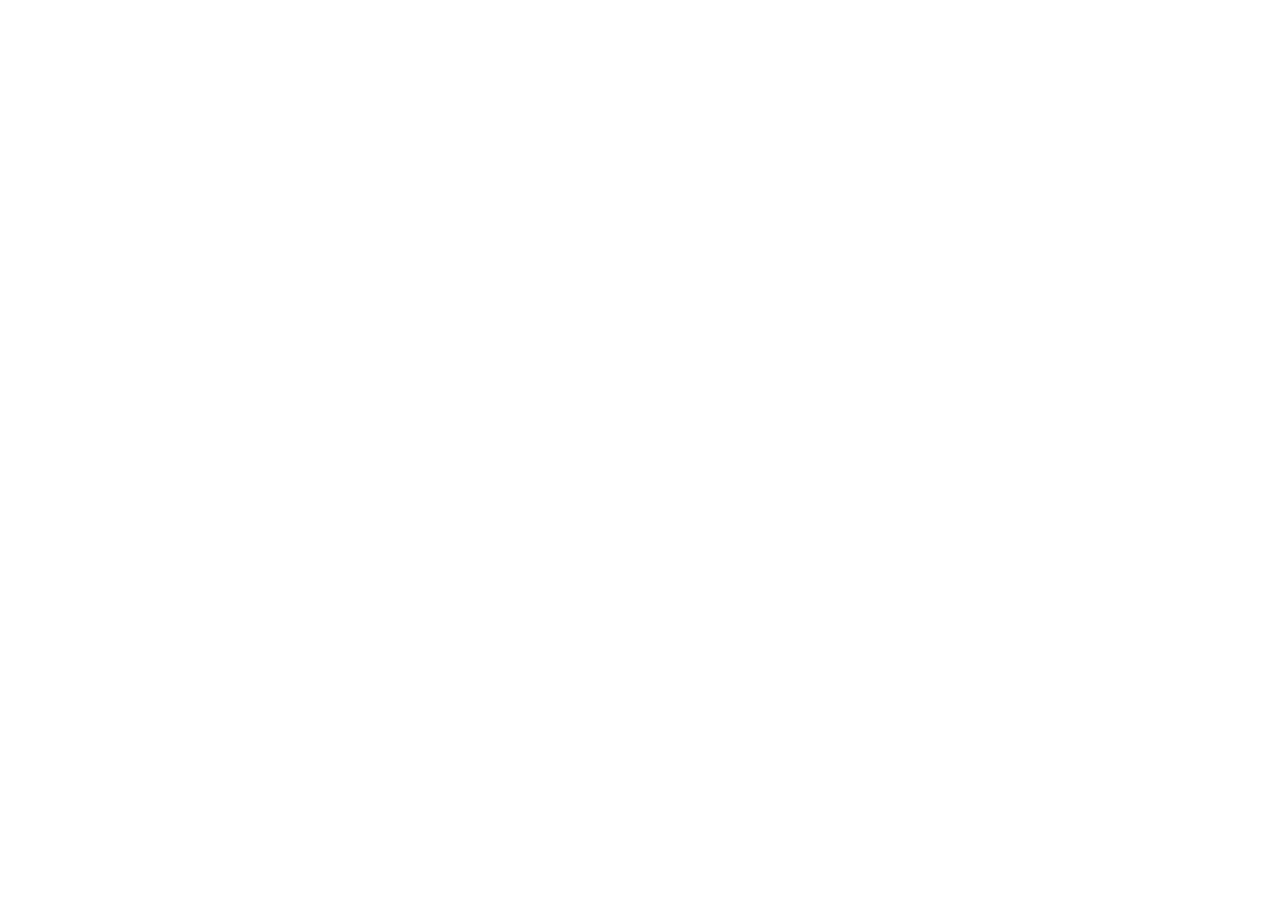
==== commit 1e8abee3: "Revamp Start" ====
--- a/index.html
+++ b/index.html
@@ -1,569 +1,11 @@
 <!DOCTYPE html>
-<html lang="en" data-theme="dark">
+<html lang="en">
 <head>
-<meta charset="UTF-8"/>
-<meta name="viewport" content="width=device-width, initial-scale=1.0"/>
-<title>CPESS UBat — Computer Engineering Student Society</title>
-<link href="https://fonts.googleapis.com/css2?family=Space+Grotesk:wght@300;400;500;600;700&family=Syne:wght@400;600;700;800&family=JetBrains+Mono:wght@400;600&display=swap" rel="stylesheet"/>
-<link rel="stylesheet" href="style.css">
-<link rel="shortcut icon" href="icon/cpess-favicon.ico" type="image/x-icon">
+    <meta charset="UTF-8">
+    <meta name="viewport" content="width=device-width, initial-scale=1.0">
+    <title>CPESS UBat</title>
 </head>
 <body>
-
-<!-- NAV -->
-<nav id="navbar">
-  <a href="#home" class="logo">
-    <div class="logo-icon"><img src="images/cpess-logo.png" alt=""></div>
-    <span class="logo-text">CPESS<span>UBat</span></span>
-  </a>
-  <div class="nav-links">
-    <a href="#home" class="active">Home</a>
-    <a href="#featured">About</a>
-    <a href="#events">Events</a>
-    <a href="#officers">Officers</a>
-    <a href="#advisers">Advisers</a>
-    <a href="#faqs">FAQs</a>
-    <a href="#footer">Contact</a>
-  </div>
-  <div class="nav-right">
-    <button class="theme-toggle" id="themeToggle" aria-label="Toggle theme"></button>
-    <button class="hamburger" id="hamburger" aria-label="Menu">
-      <span></span><span></span><span></span>
-    </button>
-  </div>
-</nav>
-
-<!-- MOBILE MENU -->
-<div class="mobile-menu" id="mobileMenu">
-  <a href="#home" onclick="closeMenu()">Home</a>
-  <a href="#featured" onclick="closeMenu()">About</a>
-  <a href="#events" onclick="closeMenu()">Events</a>
-  <a href="#officers" onclick="closeMenu()">Officers</a>
-  <a href="#advisers" onclick="closeMenu()">Advisers</a>
-  <a href="#faqs" onclick="closeMenu()">FAQs</a>
-  <a href="#footer" onclick="closeMenu()">Contact</a>
-</div>
-
-<!-- HERO -->
-<section id="home">
-  <div class="hero-grid-bg"></div>
-  <div class="hero-blob1"></div>
-  <div class="hero-blob2"></div>
-  <div class="hero-circuit"></div>
-  <div class="hero-content">
-    <div class="hero-badge">
-      <div class="hero-badge-dot"></div>
-      <span class="hero-badge-text">S.Y. 2025 - 2026 | Active</span>
-    </div>
-    <h1 class="hero-title">
-      Computer<br>
-      <span class="accent">Engineering</span>,<br>
-      Students' <span class="outline">Society</span>.
-    </h1>
-    <p class="hero-mono"><span style="color:var(--accent)">$</span> cpess --mission "Empowering CpE Students"<span class="cursor">_</span></p>
-    <p class="hero-desc">Computer Engineering Students' Society — University of Batangas. Empowering the future: Innovate, Integrate, Elevate with Computer Engineering.</p>
-    <div class="hero-btns">
-      <a href="#events" class="btn-primary">View Events</a>
-      <a href="#officers" class="btn-outline">Meet the Team</a>
-    </div>
-    <div class="hero-stats">
-      <div>
-        <div class="hero-stat-num">140+</div>
-        <div class="hero-stat-label">// members</div>
-      </div>
-      <div>
-        <div class="hero-stat-num">31st</div>
-        <div class="hero-stat-label">// year running</div>
-      </div>
-      <div>
-        <div class="hero-stat-num">1995</div>
-        <div class="hero-stat-label">// made in</div>
-      </div>
-    </div>
-  </div>
-</section>
-
-<!-- ABOUT / FEATURES -->
-<section id="featured">
-  <div class="section-inner">
-    <p class="section-label">Why Computer Engineering?</p>
-    <h2 class="section-title">Career Opportunities</h2>
-    <div class="features-grid">
-      <div class="card feature-card">
-        <div class="feature-num">01</div>
-        <h3>SOFTWARE ENGINEER</h3>
-        <p>Designs, builds, and maintains software applications and systems.</p>
-      </div>
-      <div class="card feature-card">
-        <div class="feature-num">02</div>
-        <h3>HARDWARE SYSTEM ENGINEER</h3>
-        <p>Develops and manages physical computer components and integrated hardware systems.</p>
-      </div>
-      <div class="card feature-card">
-        <div class="feature-num">03</div>
-        <h3>NETWORK ENGINEER</h3>
-        <p>Sets up, configures, and maintains computer networks to ensure reliable communication.</p>
-      </div>
-      <div class="card feature-card">
-        <div class="feature-num">04</div>
-        <h3>WEB DEVELOPER</h3>
-        <p>Creates and manages websites and web applications.</p>
-      </div>
-      <div class="card feature-card">
-        <div class="feature-num">05</div>
-        <h3>SOFTWARE SECURITY ENGINEER</h3>
-        <p>Protects software systems from cyber threats by finding and fixing vulnerabilities.</p>
-      </div>
-      <div class="card feature-card">
-        <div class="feature-num">06</div>
-        <h3>GAME DEVELOPER</h3>
-        <p>Designs and develops video games, including gameplay, graphics, and mechanics.</p>
-      </div>
-    </div>
-  </div>
-</section>
-
-<!-- EVENTS -->
-<section id="events">
-  <div class="section-inner">
-    <p class="section-label">What's On</p>
-    <h2 class="section-title">Events & Activities</h2>
     
-      <div class="card event-card event-featured" onclick="openModal('circuit')">
-        <div class="event-header">
-          <div class="event-date-box">
-            <div class="event-date-month">Nov</div>
-            <div class="event-date-day">7</div>
-          </div>
-          <span class="event-tag" style="background:rgba(0,200,255,.15);color:var(--accent);">FEATURED</span>
-        </div>
-        <h3>Batangas AI and Cybersecurity Congress 2025</h3>
-        <p>One-day inter-school congress uniting young tech enthusiasts to explore AI, cybersecurity, and digital transformation.</p>
-        <div class="event-location"><span>Location:</span><span>UB Auditorium</span></div>
-      </div>
-
-    <div class="events-grid">
-      <div class="card event-card" onclick="openModal('techfest')">
-        <div class="event-header">
-          <div class="event-date-box">
-            <div class="event-date-month">Sept</div>
-            <div class="event-date-day">19</div>
-          </div>
-          <span class="event-tag" style="background:rgba(42,157,143,.15);color:#2a9d8f;">EXPERIENCE</span>
-        </div>
-        <h3>Teambuilding 2025</h3>
-        <p>In the spirit of teamwork and collaboration, the Computer Engineering Students Society (CPESS) will hold the annual team building with the theme “Game of Teams: Claiming Victory Together”</p>
-        <div class="event-location"><span>Location:</span><span>RM Nature Park, Cuenca, Batangas</span></div>
-      </div>
-
-      <div class="card event-card" onclick="openModal('assembly')">
-        <div class="event-header">
-          <div class="event-date-box">
-            <div class="event-date-month">Aug</div>
-            <div class="event-date-day">20</div>
-          </div>
-          <span class="event-tag" style="background:rgba(69,123,157,.15);color:#457b9d;">ASSEMBLY</span>
-        </div>
-        <h3>General Assembly 2025</h3>
-        <p>The wait is over — the CPESS family is kicking off the school year together!</p>
-        <div class="event-location"><span>Location:</span><span>Multimedia Center 2 (D-501)</span></div>
-      </div>
-    </div>
-  </div>
-</section>
-
-<!-- OFFICERS -->
-<section id="officers">
-  <div class="section-inner">
-    <p class="section-label">The Team</p>
-    <h2 class="section-title">Our Officers</h2>
-    <div class="officers-grid">
-      <div class="card officer-card">
-        <img class="pic-size" src="images/officers/rica.svg" data-hover="images/officers/rica0.svg" draggable="false">
-        <h3>Rica Paulyn Barredo</h3>
-        <div class="officer-position" style="color:var(--accent);">President</div>
-      </div>
-      <div class="card officer-card">
-        <img class="pic-size" src="images/officers/niña.svg" draggable="false">
-        <h3>Niña Kristal Malaluan</h3>
-        <div class="officer-position" style="color:#f4a261;">VP — Internal</div>
-      </div>
-      <div class="card officer-card">
-        <img class="pic-size" src="images/officers/lei.svg" draggable="false">
-        <h3>Lei Allizter Cervantes</h3>
-        <div class="officer-position" style="color:#f4a261;">VP — External</div>
-      </div>
-      <div class="card officer-card">
-        <img class="pic-size" src="images/officers/gane.svg" draggable="false">
-        <h3>Gane Mikaela Bacay</h3>
-        <div class="officer-position" style="color:#2a9d8f;">Secretary</div>
-      </div>
-      <div class="card officer-card">
-        <img class="pic-size" src="images/officers/jyenn.svg" draggable="false">
-        <h3>Jyenn Lee Cabrera</h3>
-        <div class="officer-position" style="color:#457b9d;">Treasurer</div>
-      </div>
-      <div class="card officer-card">
-        <img class="pic-size" src="images/officers/madeline.svg" draggable="false">
-        <h3>Madeline Dela Torre</h3>
-        <div class="officer-position" style="color:#457b9d;">Asst. Treasurer</div>
-      </div>
-
-      <div class="card officer-card">
-        <img class="pic-size" src="images/officers/alejandro.svg" draggable="false">
-        <h3>Alejandro Miguel Sandoval</h3>
-        <div class="officer-position" style="color:#e76f51;">Auditor</div>
-      </div>
-
-      <div class="card officer-card">
-        <img class="pic-size" src="images/officers/brian.svg" draggable="false">
-        <h3>Brian Justine Cuenca</h3>
-        <div class="officer-position" style="color:#8338ec;">PRO 1</div>
-      </div>
-      <div class="card officer-card">
-        <img class="pic-size" src="images/officers/gian.svg" draggable="false">
-        <h3>Gian Alexis Montalbo</h3>
-        <div class="officer-position" style="color:#8338ec;">PRO 2</div>
-      </div>
-
-      <div class="card officer-card">
-        <img class="pic-size" src="images/officers/gwyneth.svg" draggable="false">
-        <h3>Gwyneth Cepillo</h3>
-        <div class="officer-position" style="color:#67b02c;">Extensions Committee</div>
-      </div>
-      <div class="card officer-card">
-        <img class="pic-size" src="images/officers/lorryne.svg" draggable="false">
-        <h3>Lorryne Julia Rosima</h3>
-        <div class="officer-position" style="color:#67b02c;">Educational Committee</div>
-      </div>
-      <div class="card officer-card">
-        <img class="pic-size" src="images/officers/mac.svg" draggable="false">
-        <h3>Mac Xiaobin Villacrusis</h3>
-        <div class="officer-position" style="color:#67b02c;">Sports Committee</div>
-      </div>
-
-      <div class="card officer-card">
-        <img class="pic-size" src="images/officers/renn.svg" draggable="false">
-        <h3>Renn Christian Zeous Visco</h3>
-        <div class="officer-position" style="color:#b02c65;">4th Year Representative</div>
-      </div>
-      <div class="card officer-card">
-        <img class="pic-size" src="images/officers/allan.svg" draggable="false">
-        <h3>Allan Justine Castromero</h3>
-        <div class="officer-position" style="color:#b02c65;"><span>//</span>3rd Year Representative</div>
-      </div>      
-      <div class="card officer-card">
-        <img class="pic-size" src="images/officers/janikka.svg" draggable="false">
-        <h3>Janikka Aira Bulan</h3>
-        <div class="officer-position" style="color:#b02c65;">2nd Year Representative</div>
-      </div>
-
-      <div class="card officer-card">
-        <img class="pic-size" src="images/officers/alexa.svg" draggable="false">
-        <h3>Alexa Perez</h3>
-        <div class="officer-position" style="color:#8c520b;">Muse</div>
-      </div>
-      <div class="card officer-card">
-        <img class="pic-size" src="images/officers/glenniel.svg" draggable="false">
-        <h3>Glenniel Nuñez</h3>
-        <div class="officer-position" style="color:#8c520b;">Escort</div>
-      </div>
-
-    </div>
-  </div>
-</section>
-
-<!-- ADVISERS -->
-<section id="advisers">
-  <div class="section-inner">
-    <p class="section-label">Guidance</p>
-    <h2 class="section-title">Our Advisers</h2>
-    <div class="advisers-grid">
-      <div class="card adviser-card">
-        <div>
-          <img src="images/professors/drleni.svg" draggable="false" class="pic-size">
-        </div>
-        <div>
-          <h3>Dr. Leni Bulan</h3>
-          <div class="adviser-dept">Associate Dean</div>
-          <span class="adviser-badge">Adviser since 1995</span>
-        </div>
-      </div>
-
-      <div class="card adviser-card">
-        <div>
-          <img src="images/professors/engrliza.svg" draggable="false" class="pic-size">
-        </div>
-        <div>
-          <h3>Engr. Liza Maderazo</h3>
-          <div class="adviser-dept">Adviser</div>
-          <span class="adviser-badge">Adviser since 2007</span>
-        </div>
-      </div>
-
-      <div class="card adviser-card">
-        <div>
-          <img src="images/professors/engrpablo.svg" draggable="false" class="pic-size">
-        </div>
-        <div>
-          <h3>Engr. Pablo Asi</h3>
-          <div class="adviser-dept">Program Head</div>
-          <span class="adviser-badge">Adviser since </span>
-        </div>
-      </div>
-
-      <div class="card adviser-card">
-        <div>
-          <img src="images/professors/engrjohnderrick.svg" draggable="false" class="pic-size">
-        </div>
-        <div>
-          <h3>Engr. John Derrick Ramos</h3>
-          <div class="adviser-dept">Adviser</div>
-          <span class="adviser-badge">Adviser since 2021</span>
-        </div>
-      </div>
-    </div>
-  </div>
-</section>
-
-<!-- FAQs -->
-<section id="faqs">
-  <div class="section-inner">
-    <div class="faq-wrap">
-      <p class="section-label">Got Questions?</p>
-      <h2 class="section-title">Frequently Asked</h2>
-      <div class="faq-item">
-        <div class="faq-question" onclick="toggleFaq(this)">
-          <h3>What is Computer Engineering?</h3>
-          <div class="faq-toggle">+</div>
-        </div>
-        <div class="faq-answer">Computer engineering is the branch of engineering that integrates electronics engineering with computer sciences. Computer Engineers design and develop computer systems and other technological devices.</div>
-      </div>
-      <div class="faq-item">
-        <div class="faq-question" onclick="toggleFaq(this)">
-          <h3>Why choose Computer Engineering?</h3>
-          <div class="faq-toggle">+</div>
-        </div>
-        <div class="faq-answer">You can have multiple job opportunities. It opens opportunities for high salary jobs. It challenges you because of the rapid growth of technology. You can express your creativity and innovation. You have limitless future opportunities.
-      </div>
-      </div>
-      
-    </div>
-  </div>
-</section>
-
-<!-- CTA -->
-<section id="cta">
-  <div class="cta-inner">
-    <h2>Still a work in progress…</h2>
-    <p>We’re laying the digital bricks one by one, and the blueprint is bigger than you think. More content, more features, and more surprises are on the way… stick around, the best chapters haven’t even been written yet.</p>
-    <a href="#footer" class="btn-outline">Get in Touch</a>
-  </div>
-</section>
-
-<!-- FOOTER -->
-<footer id="footer">
-  <div class="footer-inner">
-    <div class="footer-grid">
-      <div class="footer-brand">
-        <a href="#home" class="logo">
-          <div class="logo-icon"><img src="images/cpess-logo.png" alt=""></div>
-          <span class="logo-text">CPESS<span>UBat</span></span>
-        </a>
-        <p>Computer Engineering Student Society — University of Batangas.<span style="color:var(--accent)"> v1.1.0 </span></p>
-      </div>
-      <div class="footer-col">
-        <h4>Navigate</h4>
-        <a href="#home">Home</a>
-        <a href="#featured">About</a>
-        <a href="#events">Events</a>
-        <a href="#officers">Officers</a>
-        <a href="#advisers">Advisers</a>
-        <a href="#faqs">FAQs</a>
-      </div>
-      <div class="footer-col">
-        <h4>Contact</h4>
-        <div class="footer-contact-item">cpessub@ub.edu.ph</div>
-        <div class="footer-contact-item">University of Batangas</div>
-      </div>
-      <div class="footer-col">
-        <h4>Follow Us</h4>
-        <div class="footer-social-item">
-          <div class="footer-social-platform">Facebook</div>
-          <div class="footer-social-handle"><a href="https://www.facebook.com/cpessUB">CPESS Ubat</a></div>
-        </div>
-      </div>
-    </div>
-    <div class="footer-bottom">
-      <p>© 2026 CPESS UBat — Computer Engineering Students' Society</p>
-      <p>Made by Engr. Montalbo (2027)</p>
-    </div>
-  </div>
-</footer>
-
-<!-- ===========================
-     EVENT MODALS
-=========================== -->
-
-<!-- Modal: Circuit Breaker Hackathon -->
-<div class="modal-overlay" id="modal-circuit" onclick="handleOverlayClick(event, 'circuit')">
-  <div class="modal">
-    <div class="modal-header">
-      <div>
-        <span class="modal-event-tag" style="background:rgba(0,200,255,.15);color:var(--accent);">FEATURED</span>
-        <h2 class="modal-title">Batangas AI and Cybersecurity Congress 2025</h2>
-        <div class="modal-meta">
-          <span>November 7, 2025</span>
-          <span>UB Auditorium</span>
-        </div>
-      </div>
-      <button class="modal-close" onclick="closeModal('circuit')">✕</button>
-    </div>
-    <div class="modal-body">
-      <p class="modal-desc">
-        This one-day congress brings together students to explore the latest breakthroughs, challenges, and ethical implications in the world of Artificial Intelligence and Cybersecurity.
-      </p>
-      <div class="modal-highlights">
-        <span class="modal-highlight-pill">Industry mentors</span>
-        <span class="modal-highlight-pill">Certificates</span>
-      </div>
-      <div style="margin-top:28px;">
-        <div class="gallery-label">// Event Gallery</div>
-        <div class="gallery-main" id="main-circuit">
-          <div class="gallery-placeholder">
-            <div class="gallery-placeholder-icon">🖼️</div>
-            <div class="gallery-placeholder-text">SELECT A PHOTO BELOW</div>
-          </div>
-        </div>
-        <div class="gallery-thumbs" id="thumbs-circuit">
-          <div class="gallery-thumb" onclick="selectPhoto('circuit',0,'https://scontent.fceb2-2.fna.fbcdn.net/v/t39.30808-6/578706887_1214604334057832_1836250501532668930_n.jpg?_nc_cat=107&ccb=1-7&_nc_sid=13d280&_nc_eui2=AeGnncZxHr4Bw6-t89X9EdE9B4vCQDTPyGQHi8JANM_IZHe0sDyAD508TLOXyuP0s27vdJOEGJ495U1kCfjukCz7&_nc_ohc=ZVbpLxWMJ10Q7kNvwGSuT3a&_nc_oc=Adpn4lN3ba4siyuKyNoME9TlpELPVIu2j2aNenB6pjvh0PCd76ia9aMcKpE3jqQXybw&_nc_zt=23&_nc_ht=scontent.fceb2-2.fna&_nc_gid=FThbUmd5zXfy4BqFbTsB6w&_nc_ss=7a3a8&oh=00_Af27v1hSdROEM37Rmtx6aKKjfrCQ3imtGSbnNesKhJpAiw&oe=69EE0988')">
-            <img src="https://scontent.fceb2-2.fna.fbcdn.net/v/t39.30808-6/578706887_1214604334057832_1836250501532668930_n.jpg?_nc_cat=107&ccb=1-7&_nc_sid=13d280&_nc_eui2=AeGnncZxHr4Bw6-t89X9EdE9B4vCQDTPyGQHi8JANM_IZHe0sDyAD508TLOXyuP0s27vdJOEGJ495U1kCfjukCz7&_nc_ohc=ZVbpLxWMJ10Q7kNvwGSuT3a&_nc_oc=Adpn4lN3ba4siyuKyNoME9TlpELPVIu2j2aNenB6pjvh0PCd76ia9aMcKpE3jqQXybw&_nc_zt=23&_nc_ht=scontent.fceb2-2.fna&_nc_gid=FThbUmd5zXfy4BqFbTsB6w&_nc_ss=7a3a8&oh=00_Af27v1hSdROEM37Rmtx6aKKjfrCQ3imtGSbnNesKhJpAiw&oe=69EE0988" alt="BACC2025 photo 1" loading="lazy"/>
-          </div>
-          <div class="gallery-thumb" onclick="selectPhoto('circuit',1,'https://scontent.fmnl17-2.fna.fbcdn.net/v/t39.30808-6/578261078_1214608810724051_4967689221635928043_n.jpg?_nc_cat=111&ccb=1-7&_nc_sid=13d280&_nc_eui2=AeGg0xIb1OkfKLt2ECSeBOh5OO7kFAPekfc47uQUA96R9zCX8Ssc5cboNSraw8M_r6eszSg9gDUXltpj_0EUe9zz&_nc_ohc=6LTgKIcDSLEQ7kNvwGF7Hw2&_nc_oc=AdqPDPV_SwZvA81NKIrF-YKB7-i3OrBfG3tBFgOFJyOB4TGdr9x2YevKhWvAW78V01Y&_nc_zt=23&_nc_ht=scontent.fmnl17-2.fna&_nc_gid=L3PYAvzoDchNpM46ST3THQ&_nc_ss=7a3a8&oh=00_Af1WITuqkDf2HtsOJzsHNN20_MjKJyM2jaZ4Pax7KGIGtg&oe=69EE81AE')">
-            <img src="https://scontent.fmnl17-2.fna.fbcdn.net/v/t39.30808-6/578261078_1214608810724051_4967689221635928043_n.jpg?_nc_cat=111&ccb=1-7&_nc_sid=13d280&_nc_eui2=AeGg0xIb1OkfKLt2ECSeBOh5OO7kFAPekfc47uQUA96R9zCX8Ssc5cboNSraw8M_r6eszSg9gDUXltpj_0EUe9zz&_nc_ohc=6LTgKIcDSLEQ7kNvwGF7Hw2&_nc_oc=AdqPDPV_SwZvA81NKIrF-YKB7-i3OrBfG3tBFgOFJyOB4TGdr9x2YevKhWvAW78V01Y&_nc_zt=23&_nc_ht=scontent.fmnl17-2.fna&_nc_gid=L3PYAvzoDchNpM46ST3THQ&_nc_ss=7a3a8&oh=00_Af1WITuqkDf2HtsOJzsHNN20_MjKJyM2jaZ4Pax7KGIGtg&oe=69EE81AE" alt="BACC2025 photo 2" loading="lazy"/>
-          </div>
-          <div class="gallery-thumb" onclick="selectPhoto('circuit',2,'https://scontent.fmnl17-5.fna.fbcdn.net/v/t39.30808-6/577401514_1214611600723772_2839012356303819975_n.jpg?_nc_cat=102&ccb=1-7&_nc_sid=13d280&_nc_eui2=AeHPvkzVqGQvI0vG_8yGcJ1JfP5WGw6-5S58_lYbDr7lLieJwwtoe7Mg4gpu03nr4Rr2NPadG3IhXUMgNXvKfWNv&_nc_ohc=tXHOFWunYIMQ7kNvwEwNc6c&_nc_oc=AdqVad1LdKOl001anZlsJQ9IVDDOEhb0JMDeAW-XvkWY6W_YCGn4yR7yI8ZcaTfgdsI&_nc_zt=23&_nc_ht=scontent.fmnl17-5.fna&_nc_gid=gySL-74sjTbXP35PFyd9-w&_nc_ss=7a3a8&oh=00_Af3x2M8q680QHyMi4TpaUd6Jce3HSLcSVRsSYojaD_ZISA&oe=69EE8E7C')">
-            <img src="https://scontent.fmnl17-5.fna.fbcdn.net/v/t39.30808-6/577401514_1214611600723772_2839012356303819975_n.jpg?_nc_cat=102&ccb=1-7&_nc_sid=13d280&_nc_eui2=AeHPvkzVqGQvI0vG_8yGcJ1JfP5WGw6-5S58_lYbDr7lLieJwwtoe7Mg4gpu03nr4Rr2NPadG3IhXUMgNXvKfWNv&_nc_ohc=tXHOFWunYIMQ7kNvwEwNc6c&_nc_oc=AdqVad1LdKOl001anZlsJQ9IVDDOEhb0JMDeAW-XvkWY6W_YCGn4yR7yI8ZcaTfgdsI&_nc_zt=23&_nc_ht=scontent.fmnl17-5.fna&_nc_gid=gySL-74sjTbXP35PFyd9-w&_nc_ss=7a3a8&oh=00_Af3x2M8q680QHyMi4TpaUd6Jce3HSLcSVRsSYojaD_ZISA&oe=69EE8E7C" alt="BACC2025 photo 3" loading="lazy"/>
-          </div>
-          <div class="gallery-thumb" onclick="selectPhoto('circuit',3,'https://scontent.fmnl17-7.fna.fbcdn.net/v/t39.30808-6/577875924_1214611507390448_6965298915594842810_n.jpg?_nc_cat=108&ccb=1-7&_nc_sid=13d280&_nc_eui2=AeG5TcYimAAZp6yKOVlhSQ9uK7oA5hglkFUrugDmGCWQVQjdAH3XbVAzZ1iwGiZwVNjc7LkKW1VJ6V61yGMB-Rwv&_nc_ohc=o7VfQoGYHRkQ7kNvwE8_iMw&_nc_oc=Adpu8unzOkIK4YTVpd0YNDc6D37shdOXtWYuGcssQ27YC9zMbS-KRvx1vfl5t3ZGclY&_nc_zt=23&_nc_ht=scontent.fmnl17-7.fna&_nc_gid=vWVyzsraYltvIe9eQUcSyQ&_nc_ss=7a3a8&oh=00_Af28KTTC6lSS9CBIlOYturgNCK8g7_sCWaH9x7tynUVDfw&oe=69EEA30E')">
-            <img src="https://scontent.fmnl17-7.fna.fbcdn.net/v/t39.30808-6/577875924_1214611507390448_6965298915594842810_n.jpg?_nc_cat=108&ccb=1-7&_nc_sid=13d280&_nc_eui2=AeG5TcYimAAZp6yKOVlhSQ9uK7oA5hglkFUrugDmGCWQVQjdAH3XbVAzZ1iwGiZwVNjc7LkKW1VJ6V61yGMB-Rwv&_nc_ohc=o7VfQoGYHRkQ7kNvwE8_iMw&_nc_oc=Adpu8unzOkIK4YTVpd0YNDc6D37shdOXtWYuGcssQ27YC9zMbS-KRvx1vfl5t3ZGclY&_nc_zt=23&_nc_ht=scontent.fmnl17-7.fna&_nc_gid=vWVyzsraYltvIe9eQUcSyQ&_nc_ss=7a3a8&oh=00_Af28KTTC6lSS9CBIlOYturgNCK8g7_sCWaH9x7tynUVDfw&oe=69EEA30E" alt="BACC2025 photo 4" loading="lazy"/>
-          </div>
-          <div class="gallery-thumb" onclick="selectPhoto('circuit',4,'https://scontent.fmnl17-3.fna.fbcdn.net/v/t39.30808-6/578504463_1214615897390009_7624874411011355287_n.jpg?_nc_cat=103&ccb=1-7&_nc_sid=13d280&_nc_eui2=AeF_pxtOh9MH0S85rBD7IB2O1YzMf9t0zyzVjMx_23TPLIW61vXm2WblYjeYXeSfAGOzVJ58N0KxEOnWokBJEEg6&_nc_ohc=MwzNmMbqDCEQ7kNvwFgn8nn&_nc_oc=AdoqMar42_oifyF0xYDO-3ktyGyG2wwVhqUNfH9VCo-AtY2K8hXle2yhCfwkrMwEOVk&_nc_zt=23&_nc_ht=scontent.fmnl17-3.fna&_nc_gid=nrIaVHkKhkPoMhY8ceWYsA&_nc_ss=7a3a8&oh=00_Af2fxhmsSrYbaMp4kqygYtUtnpWoTqD1TT9W1uS57MYLig&oe=69EE8C37')">
-            <img src="https://scontent.fmnl17-3.fna.fbcdn.net/v/t39.30808-6/578504463_1214615897390009_7624874411011355287_n.jpg?_nc_cat=103&ccb=1-7&_nc_sid=13d280&_nc_eui2=AeF_pxtOh9MH0S85rBD7IB2O1YzMf9t0zyzVjMx_23TPLIW61vXm2WblYjeYXeSfAGOzVJ58N0KxEOnWokBJEEg6&_nc_ohc=MwzNmMbqDCEQ7kNvwFgn8nn&_nc_oc=AdoqMar42_oifyF0xYDO-3ktyGyG2wwVhqUNfH9VCo-AtY2K8hXle2yhCfwkrMwEOVk&_nc_zt=23&_nc_ht=scontent.fmnl17-3.fna&_nc_gid=nrIaVHkKhkPoMhY8ceWYsA&_nc_ss=7a3a8&oh=00_Af2fxhmsSrYbaMp4kqygYtUtnpWoTqD1TT9W1uS57MYLig&oe=69EE8C37" alt="BACC2025 photo 5" loading="lazy"/>
-          </div>
-          <div class="gallery-thumb" onclick="selectPhoto('circuit',5,'https://scontent.fmnl17-8.fna.fbcdn.net/v/t39.30808-6/578703150_1214617230723209_6415423993257846540_n.jpg?_nc_cat=104&ccb=1-7&_nc_sid=13d280&_nc_eui2=AeH7hXJ1BAcgzWbZCiqhtVxnFYNgTH7qanQVg2BMfupqdE7wYfxdVrXXkIX-poSC8tn0vMdUcupwFvXLpO2Y0BhU&_nc_ohc=LGUpkmy3CBcQ7kNvwHhtFda&_nc_oc=AdrVmvV1ABkTyAk-tqnVpbJ0i5xAxgP279QmEVA0FICyXHcxZlo1zylUfIGf13YAfOo&_nc_zt=23&_nc_ht=scontent.fmnl17-8.fna&_nc_gid=OI8udS2tTgnOiDp7mO1wcA&_nc_ss=7a3a8&oh=00_Af0xp38nxmPQHyI0hmCd00mi1LrmZ3p_BrpQUSUb2p5JuA&oe=69EE85DE')">
-            <img src="https://scontent.fmnl17-8.fna.fbcdn.net/v/t39.30808-6/578703150_1214617230723209_6415423993257846540_n.jpg?_nc_cat=104&ccb=1-7&_nc_sid=13d280&_nc_eui2=AeH7hXJ1BAcgzWbZCiqhtVxnFYNgTH7qanQVg2BMfupqdE7wYfxdVrXXkIX-poSC8tn0vMdUcupwFvXLpO2Y0BhU&_nc_ohc=LGUpkmy3CBcQ7kNvwHhtFda&_nc_oc=AdrVmvV1ABkTyAk-tqnVpbJ0i5xAxgP279QmEVA0FICyXHcxZlo1zylUfIGf13YAfOo&_nc_zt=23&_nc_ht=scontent.fmnl17-8.fna&_nc_gid=OI8udS2tTgnOiDp7mO1wcA&_nc_ss=7a3a8&oh=00_Af0xp38nxmPQHyI0hmCd00mi1LrmZ3p_BrpQUSUb2p5JuA&oe=69EE85DE" alt="BACC2025 photo 6" loading="lazy"/>
-          </div>
-        </div>
-      </div>
-    </div>
-  </div>
-</div>
-
-<!-- Modal: TechFest -->
-<div class="modal-overlay" id="modal-techfest" onclick="handleOverlayClick(event, 'techfest')">
-  <div class="modal">
-    <div class="modal-header">
-      <div>
-        <span class="modal-event-tag" style="background:rgba(42,157,143,.15);color:#2a9d8f;">EXPERIENCE</span>
-        <h2 class="modal-title">Beyond the Throne</h2>
-        <div class="modal-meta">
-          <span>Sept 19-20, 2025</span>
-          <span>RM Nature Park, Cuenca, Batangas</span>
-        </div>
-      </div>
-      <button class="modal-close" onclick="closeModal('techfest')">✕</button>
-    </div>
-    <div class="modal-body">
-      <p class="modal-desc">
-        This two-day event aims to build stronger bonds, enhance leadership, and foster unity among officers and members through fun team-building games, workshops, and interactive sessions. Together, we rise beyond challenges — for in unity, we claim victory! 
-      </p>
-      <div class="modal-highlights">
-        <span class="modal-highlight-pill">Camaraderie</span>
-        <span class="modal-highlight-pill">New Friends</span>
-      </div>
-      <div style="margin-top:28px;">
-        <div class="gallery-label">// Event Gallery</div>
-        <div class="gallery-main" id="main-techfest">
-          <div class="gallery-placeholder">
-            <div class="gallery-placeholder-icon">🖼️</div>
-            <div class="gallery-placeholder-text">SELECT A PHOTO BELOW</div>
-          </div>
-        </div>
-        <div class="gallery-thumbs" id="thumbs-techfest">
-          <div class="gallery-thumb" onclick="selectPhoto('techfest',0,'https://scontent.fmnl17-2.fna.fbcdn.net/v/t39.30808-6/554342425_1176548641196735_3451359487523574316_n.jpg?_nc_cat=111&ccb=1-7&_nc_sid=13d280&_nc_eui2=AeGlB0hKWG4F6hdx6Tbn0Zah8TzrpNta447xPOuk21rjjtp8stLi4b5remZ2_neXFuIC7CPb5jF-LyRv7V2Hk8Sg&_nc_ohc=G5hwqZCxVoAQ7kNvwEjN_St&_nc_oc=AdpxEXI1Q1r38JARo2Eam51yvrRJ4veWGAzxBSYcBMC3pYoaMC7z0UsTpKr4APGhVKM&_nc_zt=23&_nc_ht=scontent.fmnl17-2.fna&_nc_gid=PeDZeq2uT495pSu21_huzA&_nc_ss=7a3a8&oh=00_Af2LjpdSjiRuIhh5XOi4iNHzGoRH93k6qtKiSaihLM8vIQ&oe=69EEA406')">
-            <img src="https://scontent.fmnl17-2.fna.fbcdn.net/v/t39.30808-6/554342425_1176548641196735_3451359487523574316_n.jpg?_nc_cat=111&ccb=1-7&_nc_sid=13d280&_nc_eui2=AeGlB0hKWG4F6hdx6Tbn0Zah8TzrpNta447xPOuk21rjjtp8stLi4b5remZ2_neXFuIC7CPb5jF-LyRv7V2Hk8Sg&_nc_ohc=G5hwqZCxVoAQ7kNvwEjN_St&_nc_oc=AdpxEXI1Q1r38JARo2Eam51yvrRJ4veWGAzxBSYcBMC3pYoaMC7z0UsTpKr4APGhVKM&_nc_zt=23&_nc_ht=scontent.fmnl17-2.fna&_nc_gid=PeDZeq2uT495pSu21_huzA&_nc_ss=7a3a8&oh=00_Af2LjpdSjiRuIhh5XOi4iNHzGoRH93k6qtKiSaihLM8vIQ&oe=69EEA406" alt="TechFest 1" loading="lazy"/>
-          </div>
-          <div class="gallery-thumb" onclick="selectPhoto('techfest',1,'https://scontent.fmnl17-7.fna.fbcdn.net/v/t39.30808-6/549189246_1170899501761649_6488154380278085062_n.jpg?_nc_cat=108&ccb=1-7&_nc_sid=7b2446&_nc_eui2=AeF0dr_42xbEbSYUYwUkgS_5w0m1Ca7Fi77DSbUJrsWLvuk-CPiYxnlk5xKfgs-hUdiYi_jraqIyexJvEZ6tDigm&_nc_ohc=tGsPBFF__yIQ7kNvwEmFqgy&_nc_oc=Adpj2GNvoR6bi5aUcuw0ailbYfwKogOi8JV5UmrUSlXMVDkxgsRARfQmteKhkXaabzs&_nc_zt=23&_nc_ht=scontent.fmnl17-7.fna&_nc_gid=Sb1jF2_PzXU4KhAwkP9nmQ&_nc_ss=7a3a8&oh=00_Af2m1LL2dRORps8u9njAHNj3khGx5rfDlBzzPy_3Ml7wyA&oe=69EE794D')">
-            <img src="https://scontent.fmnl17-7.fna.fbcdn.net/v/t39.30808-6/549189246_1170899501761649_6488154380278085062_n.jpg?_nc_cat=108&ccb=1-7&_nc_sid=7b2446&_nc_eui2=AeF0dr_42xbEbSYUYwUkgS_5w0m1Ca7Fi77DSbUJrsWLvuk-CPiYxnlk5xKfgs-hUdiYi_jraqIyexJvEZ6tDigm&_nc_ohc=tGsPBFF__yIQ7kNvwEmFqgy&_nc_oc=Adpj2GNvoR6bi5aUcuw0ailbYfwKogOi8JV5UmrUSlXMVDkxgsRARfQmteKhkXaabzs&_nc_zt=23&_nc_ht=scontent.fmnl17-7.fna&_nc_gid=Sb1jF2_PzXU4KhAwkP9nmQ&_nc_ss=7a3a8&oh=00_Af2m1LL2dRORps8u9njAHNj3khGx5rfDlBzzPy_3Ml7wyA&oe=69EE794D" alt="TechFest 2" loading="lazy"/>
-          </div>
-          <div class="gallery-thumb" onclick="selectPhoto('techfest',2,'https://scontent.fmnl17-4.fna.fbcdn.net/v/t39.30808-6/554925335_1176548577863408_4814939081703168691_n.jpg?_nc_cat=105&ccb=1-7&_nc_sid=13d280&_nc_eui2=AeGoTtJ2ot9JkuEgwCWSyqX7bZ4SsCUUOBxtnhKwJRQ4HDInQgT0pXhybT_cE7l9Fvd9l12Dlw2jqTH1zkcENNSW&_nc_ohc=WoZP4x4OgTwQ7kNvwGcrBg2&_nc_oc=AdqD6Mn4TQC3ptiimQeXf7IWOG-paf7qLaZz-hMi47z12z4bKeJuJHexMxo47f_SE-g&_nc_zt=23&_nc_ht=scontent.fmnl17-4.fna&_nc_gid=r5_BisuMvFTdH_H5fh9I9A&_nc_ss=7a3a8&oh=00_Af3OjDM6bF0QZuugtswRKQWE8fFnPn6QiK6opEBCCLP34g&oe=69EE8721')">
-            <img src="https://scontent.fmnl17-4.fna.fbcdn.net/v/t39.30808-6/554925335_1176548577863408_4814939081703168691_n.jpg?_nc_cat=105&ccb=1-7&_nc_sid=13d280&_nc_eui2=AeGoTtJ2ot9JkuEgwCWSyqX7bZ4SsCUUOBxtnhKwJRQ4HDInQgT0pXhybT_cE7l9Fvd9l12Dlw2jqTH1zkcENNSW&_nc_ohc=WoZP4x4OgTwQ7kNvwGcrBg2&_nc_oc=AdqD6Mn4TQC3ptiimQeXf7IWOG-paf7qLaZz-hMi47z12z4bKeJuJHexMxo47f_SE-g&_nc_zt=23&_nc_ht=scontent.fmnl17-4.fna&_nc_gid=r5_BisuMvFTdH_H5fh9I9A&_nc_ss=7a3a8&oh=00_Af3OjDM6bF0QZuugtswRKQWE8fFnPn6QiK6opEBCCLP34g&oe=69EE8721" alt="TechFest 3" loading="lazy"/>
-          </div>
-          <div class="gallery-thumb" onclick="selectPhoto('techfest',3,'https://scontent.fmnl17-1.fna.fbcdn.net/v/t39.30808-6/554097187_1176553221196277_4078927183345315821_n.jpg?_nc_cat=101&ccb=1-7&_nc_sid=13d280&_nc_eui2=AeHb686FOoSZooCnYIR2m2z0muf5dcnV6daa5_l1ydXp1us_15NVjjfqYfk6Y_QO8XdSXhmlq1tsy6-dmpNIvsWV&_nc_ohc=B_hPxJ4TofAQ7kNvwGjIFq3&_nc_oc=Adr8WjDoI7RZF4SeBNh4aOj_uJs80gRYEL5ZiNQSqvUl8-CZq5eJ0hAVYWNNPKBn8vk&_nc_zt=23&_nc_ht=scontent.fmnl17-1.fna&_nc_gid=RJgqUvtifHbBHaGtlseIFA&_nc_ss=7a3a8&oh=00_Af3mcah1QdNjT_f-UjpWCUiDS-K2z9A1aKXBg-kjmxl_Gg&oe=69EE7CF7')">
-            <img src="https://scontent.fmnl17-1.fna.fbcdn.net/v/t39.30808-6/554097187_1176553221196277_4078927183345315821_n.jpg?_nc_cat=101&ccb=1-7&_nc_sid=13d280&_nc_eui2=AeHb686FOoSZooCnYIR2m2z0muf5dcnV6daa5_l1ydXp1us_15NVjjfqYfk6Y_QO8XdSXhmlq1tsy6-dmpNIvsWV&_nc_ohc=B_hPxJ4TofAQ7kNvwGjIFq3&_nc_oc=Adr8WjDoI7RZF4SeBNh4aOj_uJs80gRYEL5ZiNQSqvUl8-CZq5eJ0hAVYWNNPKBn8vk&_nc_zt=23&_nc_ht=scontent.fmnl17-1.fna&_nc_gid=RJgqUvtifHbBHaGtlseIFA&_nc_ss=7a3a8&oh=00_Af3mcah1QdNjT_f-UjpWCUiDS-K2z9A1aKXBg-kjmxl_Gg&oe=69EE7CF7" alt="TechFest 4" loading="lazy"/>
-          </div>
-          <div class="gallery-thumb" onclick="selectPhoto('techfest',4,'https://scontent.fmnl17-2.fna.fbcdn.net/v/t39.30808-6/555433681_1176558554529077_8750263672795302375_n.jpg?_nc_cat=111&ccb=1-7&_nc_sid=13d280&_nc_eui2=AeEv4ROvbFCBsJS6zDGIp2SdZ-0J4vcAsaln7Qni9wCxqYo5puPhurqg_2YdsgdOeTUHM-YdFvycq-Lbq5KTBVFv&_nc_ohc=VqWd5cMOF9gQ7kNvwHZpyKa&_nc_oc=Adp_diTI-NSpjhj954Fv5zC2-3u4QSEA62DJVdglOgJsuLWuoxCtyf3fJ2oN_P9yOak&_nc_zt=23&_nc_ht=scontent.fmnl17-2.fna&_nc_gid=dio0GOmSRDZDJJwKa35JXg&_nc_ss=7a3a8&oh=00_Af2LeUofuGgT7MIyQfp6MSozlcmwS_CooJs6pCNneByZUg&oe=69EE7CF2')">
-            <img src="https://scontent.fmnl17-2.fna.fbcdn.net/v/t39.30808-6/555433681_1176558554529077_8750263672795302375_n.jpg?_nc_cat=111&ccb=1-7&_nc_sid=13d280&_nc_eui2=AeEv4ROvbFCBsJS6zDGIp2SdZ-0J4vcAsaln7Qni9wCxqYo5puPhurqg_2YdsgdOeTUHM-YdFvycq-Lbq5KTBVFv&_nc_ohc=VqWd5cMOF9gQ7kNvwHZpyKa&_nc_oc=Adp_diTI-NSpjhj954Fv5zC2-3u4QSEA62DJVdglOgJsuLWuoxCtyf3fJ2oN_P9yOak&_nc_zt=23&_nc_ht=scontent.fmnl17-2.fna&_nc_gid=dio0GOmSRDZDJJwKa35JXg&_nc_ss=7a3a8&oh=00_Af2LeUofuGgT7MIyQfp6MSozlcmwS_CooJs6pCNneByZUg&oe=69EE7CF2" alt="TechFest 5" loading="lazy"/>
-          </div>
-        </div>
-      </div>
-    </div>
-  </div>
-</div>
-
-<!-- Modal: General Assembly -->
-<div class="modal-overlay" id="modal-assembly" onclick="handleOverlayClick(event, 'assembly')">
-  <div class="modal">
-    <div class="modal-header">
-      <div>
-        <span class="modal-event-tag" style="background:rgba(69,123,157,.15);color:#457b9d;">ASSEMBLY</span>
-        <h2 class="modal-title">General Assembly S.Y. 2025-26</h2>
-        <div class="modal-meta">
-          <span>Aug 20, 2025</span>
-          <span>Multimedia Center 2 (D-501)</span>
-        </div>
-      </div>
-      <button class="modal-close" onclick="closeModal('assembly')">✕</button>
-    </div>
-    <div class="modal-body">
-      <p class="modal-desc">
-        The official semester kick-off for all CPESS UBat members. The agenda includes the presentation of the SY 2025-26 officers, year plan and project proposals, committee formation, and open forum. Active attendance is required for all registered members.
-      </p>
-      <div class="modal-highlights">
-        <span class="modal-highlight-pill">Year plan reveal</span>
-        <span class="modal-highlight-pill">Open forum</span>
-      </div>
-      <div style="margin-top:28px;">
-        <div class="gallery-label">// Event Gallery</div>
-        <div class="gallery-main" id="main-assembly">
-          <div class="gallery-placeholder">
-            <div class="gallery-placeholder-icon">🖼️</div>
-            <div class="gallery-placeholder-text">SELECT A PHOTO BELOW</div>
-          </div>
-        </div>
-        <div class="gallery-thumbs" id="thumbs-assembly">
-          <div class="gallery-thumb" onclick="selectPhoto('assembly',0,'https://scontent.fmnl17-1.fna.fbcdn.net/v/t39.30808-6/536139176_1147077144143885_9034572471205842669_n.jpg?_nc_cat=100&ccb=1-7&_nc_sid=13d280&_nc_eui2=AeEkcQRvOCxqmUaPhfS0lwiyTr5TRDHiovpOvlNEMeKi-p62O1QZF1DkkKjLjnZYeUFx0HSJRVbPwDjIYcQS0ut7&_nc_ohc=EzFPnLIVZygQ7kNvwE_bHjf&_nc_oc=Adr4WNUxGXySRrQyJDCM93GKz_5OY2q9jfOOSOnmSjlD_RsgrRgwp23cYkWGfweH238&_nc_zt=23&_nc_ht=scontent.fmnl17-1.fna&_nc_gid=ATShRzBktm9zfkqm8oPTNA&_nc_ss=7a3a8&oh=00_Af30HeNUXtIyU_MctM2f0A45eVFap3r82dgy_yWchKgaLg&oe=69EE84D6')">
-            <img src="https://scontent.fmnl17-1.fna.fbcdn.net/v/t39.30808-6/536139176_1147077144143885_9034572471205842669_n.jpg?_nc_cat=100&ccb=1-7&_nc_sid=13d280&_nc_eui2=AeEkcQRvOCxqmUaPhfS0lwiyTr5TRDHiovpOvlNEMeKi-p62O1QZF1DkkKjLjnZYeUFx0HSJRVbPwDjIYcQS0ut7&_nc_ohc=EzFPnLIVZygQ7kNvwE_bHjf&_nc_oc=Adr4WNUxGXySRrQyJDCM93GKz_5OY2q9jfOOSOnmSjlD_RsgrRgwp23cYkWGfweH238&_nc_zt=23&_nc_ht=scontent.fmnl17-1.fna&_nc_gid=ATShRzBktm9zfkqm8oPTNA&_nc_ss=7a3a8&oh=00_Af30HeNUXtIyU_MctM2f0A45eVFap3r82dgy_yWchKgaLg&oe=69EE84D6" alt="Assembly 1" loading="lazy"/>
-          </div>
-          <div class="gallery-thumb" onclick="selectPhoto('assembly',1,'https://scontent.fmnl17-1.fna.fbcdn.net/v/t39.30808-6/535844543_1149801573871442_4566181730139709905_n.jpg?_nc_cat=101&ccb=1-7&_nc_sid=13d280&_nc_eui2=AeE04NLQpohUKYIsUyVFH9QnUoF406uAks1SgXjTq4CSzYfJDNaSsyquFk51-uHgCE-iy9kkRzxMYGB_bn1B__uq&_nc_ohc=IolkikDe8u4Q7kNvwFQlxWL&_nc_oc=AdoFEQSy3FeL7qOz5VqfiBp2id8qDItF5d2TGKXgAmw8-PcqSMvN-gABTZQlM5DxNMU&_nc_zt=23&_nc_ht=scontent.fmnl17-1.fna&_nc_gid=gh5x8HEe5BaoySVc6Ap5NQ&_nc_ss=7a3a8&oh=00_Af2XOtcrOOjEWL5gkfg70XjUZE9VsRkuzcEuKDhKqU5Ong&oe=69EE77E8')">
-            <img src="https://scontent.fmnl17-1.fna.fbcdn.net/v/t39.30808-6/535844543_1149801573871442_4566181730139709905_n.jpg?_nc_cat=101&ccb=1-7&_nc_sid=13d280&_nc_eui2=AeE04NLQpohUKYIsUyVFH9QnUoF406uAks1SgXjTq4CSzYfJDNaSsyquFk51-uHgCE-iy9kkRzxMYGB_bn1B__uq&_nc_ohc=IolkikDe8u4Q7kNvwFQlxWL&_nc_oc=AdoFEQSy3FeL7qOz5VqfiBp2id8qDItF5d2TGKXgAmw8-PcqSMvN-gABTZQlM5DxNMU&_nc_zt=23&_nc_ht=scontent.fmnl17-1.fna&_nc_gid=gh5x8HEe5BaoySVc6Ap5NQ&_nc_ss=7a3a8&oh=00_Af2XOtcrOOjEWL5gkfg70XjUZE9VsRkuzcEuKDhKqU5Ong&oe=69EE77E8" alt="Assembly 2" loading="lazy"/>
-          </div>
-          <div class="gallery-thumb" onclick="selectPhoto('assembly',2,'https://scontent.fmnl17-5.fna.fbcdn.net/v/t39.30808-6/536276317_1149801350538131_2455451371849670236_n.jpg?_nc_cat=110&ccb=1-7&_nc_sid=13d280&_nc_eui2=AeFM69j-918orhVTZ58bcHJhC4b064RhEMkLhvTrhGEQyf9wnTZ3KYKgTIkozeoTbLiuGEZWcIqC72Mhbr8LtvnD&_nc_ohc=xkaN2KvAugMQ7kNvwE6hoHm&_nc_oc=AdqFENSIMil70wYuftfbc7ACcmOLaz-RAHoWjVN2F1OObfZ09puUlOr7YMm4V6v5i3k&_nc_zt=23&_nc_ht=scontent.fmnl17-5.fna&_nc_gid=aWagagNRUjM1aFR61GWZUw&_nc_ss=7a3a8&oh=00_Af2M0n3SQ6UHlO5XJoaLTPWS-gut00NTl0wpz1WmpHKxPA&oe=69EE978F')">
-            <img src="https://scontent.fmnl17-5.fna.fbcdn.net/v/t39.30808-6/536276317_1149801350538131_2455451371849670236_n.jpg?_nc_cat=110&ccb=1-7&_nc_sid=13d280&_nc_eui2=AeFM69j-918orhVTZ58bcHJhC4b064RhEMkLhvTrhGEQyf9wnTZ3KYKgTIkozeoTbLiuGEZWcIqC72Mhbr8LtvnD&_nc_ohc=xkaN2KvAugMQ7kNvwE6hoHm&_nc_oc=AdqFENSIMil70wYuftfbc7ACcmOLaz-RAHoWjVN2F1OObfZ09puUlOr7YMm4V6v5i3k&_nc_zt=23&_nc_ht=scontent.fmnl17-5.fna&_nc_gid=aWagagNRUjM1aFR61GWZUw&_nc_ss=7a3a8&oh=00_Af2M0n3SQ6UHlO5XJoaLTPWS-gut00NTl0wpz1WmpHKxPA&oe=69EE978F" alt="Assembly 3" loading="lazy"/>
-          </div>
-          <div class="gallery-thumb" onclick="selectPhoto('assembly',3,'https://scontent.fmnl17-1.fna.fbcdn.net/v/t39.30808-6/536273486_1149801447204788_1191654752752258003_n.jpg?_nc_cat=101&ccb=1-7&_nc_sid=13d280&_nc_eui2=AeFfYa5A7UJvMWTsC4y8s66_s_pycw_5P0ez-nJzD_k_R1EJ0ZcNCZl-hJxHN_CP0sbqxmarPJ9kzQ_KczL3E3nF&_nc_ohc=NwtGSEShxB8Q7kNvwEW9tk1&_nc_oc=AdoiQJZ4CCuUADqkGZd8W5habeu1Wcx4cGzG6tYlG0vDueCB8PLw5bGJU8YExG6azCI&_nc_zt=23&_nc_ht=scontent.fmnl17-1.fna&_nc_gid=XG1rUq1aONrC6iDddbjglw&_nc_ss=7a3a8&oh=00_Af1ooefu7cs9ffYBFuBGqxnim_zHbtF9w8DwX1wwj57ExQ&oe=69EE7DAC')">
-            <img src="https://scontent.fmnl17-1.fna.fbcdn.net/v/t39.30808-6/536273486_1149801447204788_1191654752752258003_n.jpg?_nc_cat=101&ccb=1-7&_nc_sid=13d280&_nc_eui2=AeFfYa5A7UJvMWTsC4y8s66_s_pycw_5P0ez-nJzD_k_R1EJ0ZcNCZl-hJxHN_CP0sbqxmarPJ9kzQ_KczL3E3nF&_nc_ohc=NwtGSEShxB8Q7kNvwEW9tk1&_nc_oc=AdoiQJZ4CCuUADqkGZd8W5habeu1Wcx4cGzG6tYlG0vDueCB8PLw5bGJU8YExG6azCI&_nc_zt=23&_nc_ht=scontent.fmnl17-1.fna&_nc_gid=XG1rUq1aONrC6iDddbjglw&_nc_ss=7a3a8&oh=00_Af1ooefu7cs9ffYBFuBGqxnim_zHbtF9w8DwX1wwj57ExQ&oe=69EE7DAC" alt="Assembly 4" loading="lazy"/>
-          </div>
-          <div class="gallery-thumb" onclick="selectPhoto('assembly',4,'https://scontent.fmnl17-5.fna.fbcdn.net/v/t39.30808-6/536267410_1149801450538121_7295999059678406108_n.jpg?_nc_cat=110&ccb=1-7&_nc_sid=13d280&_nc_eui2=AeHvjN5b8fzIhD9TBeFOSRu76ypljt24ORLrKmWO3bg5EmVufe4gzvaqRiFuH71trlFsy4SeGX9BSlLRadM-k6x4&_nc_ohc=acpkFhC9yYcQ7kNvwEv6b10&_nc_oc=AdoPGZgX5rJZdZo85gkgHb9TqGniGkSMJ5syY2rNImSZE-R7SeMFgqarI0_cDgLYM48&_nc_zt=23&_nc_ht=scontent.fmnl17-5.fna&_nc_gid=TW05XRaic940eIy7oGifDQ&_nc_ss=7a3a8&oh=00_Af2o_KjAR4ddD46cqaFgrlpatvoJC_hemk1Y77WXCzzydg&oe=69EEA28C')">
-            <img src="https://scontent.fmnl17-5.fna.fbcdn.net/v/t39.30808-6/536267410_1149801450538121_7295999059678406108_n.jpg?_nc_cat=110&ccb=1-7&_nc_sid=13d280&_nc_eui2=AeHvjN5b8fzIhD9TBeFOSRu76ypljt24ORLrKmWO3bg5EmVufe4gzvaqRiFuH71trlFsy4SeGX9BSlLRadM-k6x4&_nc_ohc=acpkFhC9yYcQ7kNvwEv6b10&_nc_oc=AdoPGZgX5rJZdZo85gkgHb9TqGniGkSMJ5syY2rNImSZE-R7SeMFgqarI0_cDgLYM48&_nc_zt=23&_nc_ht=scontent.fmnl17-5.fna&_nc_gid=TW05XRaic940eIy7oGifDQ&_nc_ss=7a3a8&oh=00_Af2o_KjAR4ddD46cqaFgrlpatvoJC_hemk1Y77WXCzzydg&oe=69EEA28C" alt="Assembly 5" loading="lazy"/>
-          </div>
-        </div>
-      </div>
-    </div>
-  </div>
-</div>
-
-<script src="sandbox.js"></script>
 </body>
 </html>
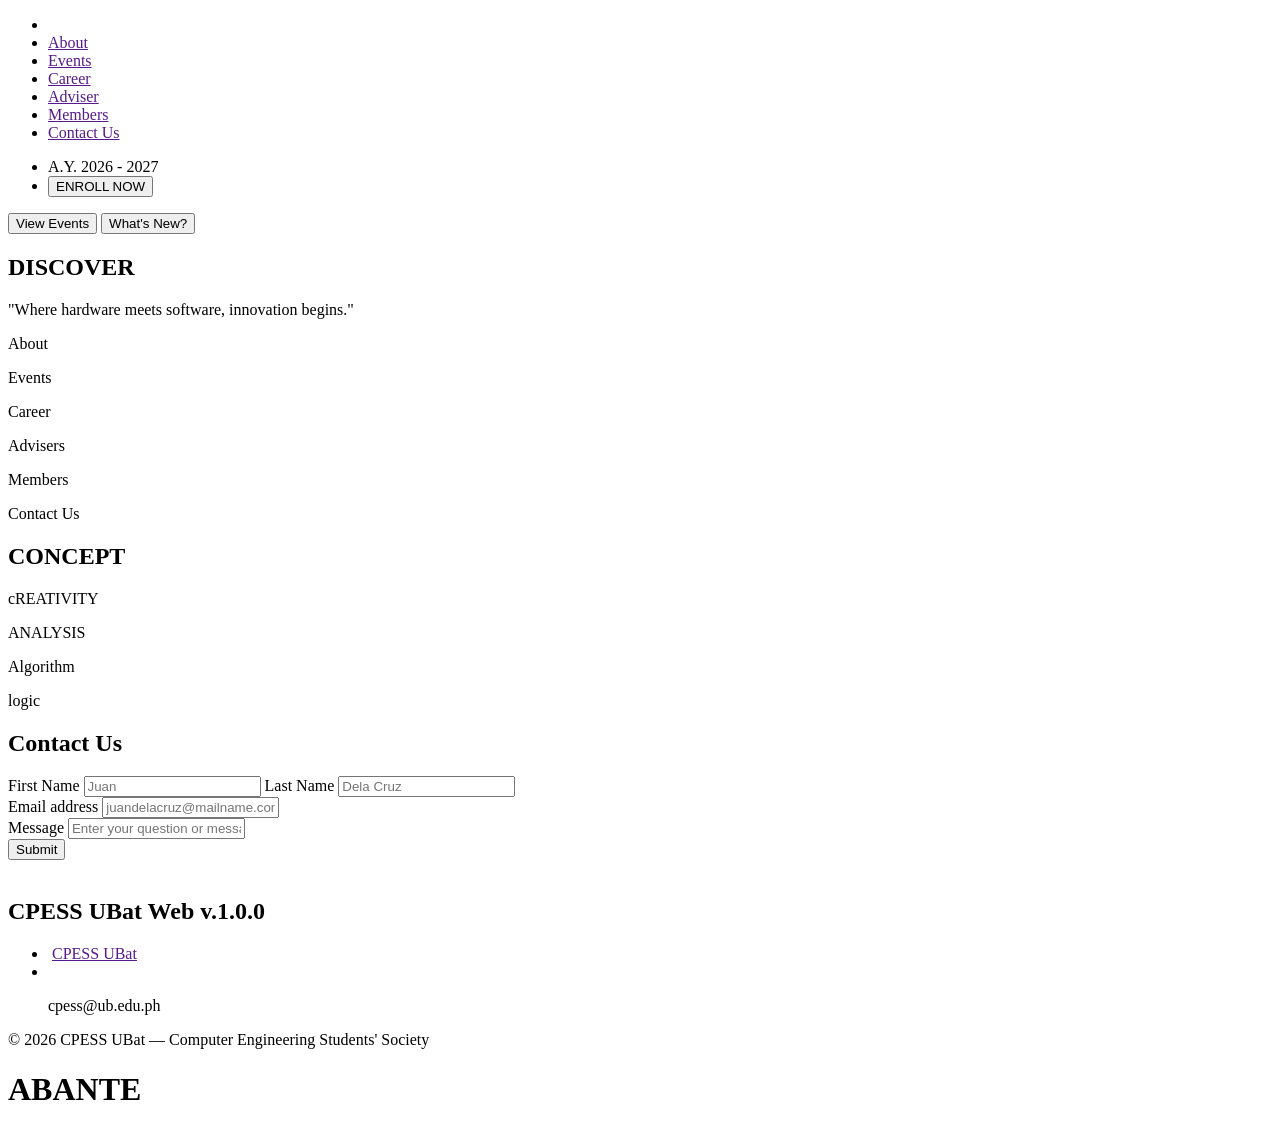
==== commit fd1a5486: "HTML Only" ====
--- a/index.html
+++ b/index.html
@@ -3,9 +3,140 @@
 <head>
     <meta charset="UTF-8">
     <meta name="viewport" content="width=device-width, initial-scale=1.0">
-    <title>CPESS UBat</title>
+    <title>CPESS UBat Web</title>
+
+    <style>
+        * {
+            scroll-behavior: smooth;
+            
+        }
+    </style>
+
 </head>
 <body>
+
+    <nav>
+        <ul class="lnav">
+            <li class="nav-li"><img src="" alt="" class="small-logo"></li>
+            <li class="nav-li"><a href="" class="nav-tab">About</a></li>
+            <li class="nav-li"><a href="" class="nav-tab">Events</a></li>
+            <li class="nav-li"><a href="" class="nav-tab">Career</a></li>
+            <li class="nav-li"><a href="" class="nav-tab">Adviser</a></li>
+            <li class="nav-li"><a href="" class="nav-tab">Members</a></li>
+            <li class="nav-li"><a href="" class="nav-tab">Contact Us</a></li>
+        </ul>
+        <ul class="rnav">
+            <li class="nav-li thin">A.Y. 2026 - 2027</li>
+            <li class="nav-li"><button id="enroll-btn" class="nav-btn">ENROLL NOW</button></li>
+        </ul>
+    </nav>
+    <main>
+        <section class="hero-container">
+            <div class="hero-title"></div>
+            <div class="hero-btns">
+                <button id="view-events-btn" class="hero btn">View Events</button>
+                <button id="whats-new-btn" class="hero btn">What's New?</button>
+            </div>
+        </section>
+        <section class="discover-container">
+            <div class="dapp-title">
+                <h1 class="dapp-disc">DISCOVER</h1>
+            </div>
+            <div class="dapp-subtitle">
+                <p class="dapp-quote">"Where hardware meets software, innovation begins."</p>
+            </div>
+            <div class="dapp-about">
+                <div class="app-card">
+                    <div class="app-icon"></div>
+                    <p class="app-name">About</p>
+                </div>
+            </div>
+            <div class="dapp-events">
+                <div class="app-card">
+                    <div class="app-icon"></div>
+                    <p class="app-name">Events</p>
+                </div>
+            </div>
+            <div class="dapp-career">
+                <div class="app-card">
+                    <div class="app-icon"></div>
+                    <p class="app-name">Career</p>
+                </div>
+            </div>
+            <div class="dapp-advisers">
+                <div class="app-card">
+                    <div class="app-icon"></div>
+                    <p class="app-name">Advisers</p>
+                </div>
+            </div>
+            <div class="dapp-members">
+                <div class="app-card">
+                    <div class="app-icon"></div>
+                    <p class="app-name">Members</p>
+                </div>
+            </div>
+            <div class="dapp-contact">
+                <div class="app-card">
+                    <div class="app-icon"></div>
+                    <p class="app-name">Contact Us</p>
+                </div>
+            </div>
+        </section>
+        <section class="contact-container">
+            <div class="concept-board">
+                <h1 class="concept-main">CONCEPT</h1>
+                <p class="concept-sub1">cREATIVITY</p>
+                <p class="concept-sub2">ANALYSIS</p>
+                <p class="concept-sub3">Algorithm</p>
+                <p class="concept-sub4">logic</p>
+            </div>
+            <div class="contact-cta">
+                <div class="cta-title">
+                    <h1>Contact Us</h1>
+                </div>
+                <div class="cta-name">
+                    <label for="cta-fname">First Name</label>
+                    <input type="text" name="cta-fname" id="cta-fname" placeholder="Juan">
+                    <label for="cta-lname">Last Name</label>
+                    <input type="text" name="cta-lname" id="cta-lname" placeholder="Dela Cruz">
+                </div>
+                <div class="cta-email">
+                    <label for="cta-emailadd">Email address</label>
+                    <input type="text" name="cta-emailadd" id="cta-emailadd" placeholder="juandelacruz@mailname.com">
+                </div>
+                <div class="cta-message">
+                    <label for="cta-mess">Message</label>
+                    <input type="text" name="cta-mess" id="cta-mess" placeholder="Enter your question or message">
+                </div>
+                <button id="cta-submit-btn" class="cta-btn">Submit</button>
+            </div>
+        </section>
+    </main>
+    <footer>
+        <div class="footer-brand">
+            <img src="" alt="" class="small-logo">
+            <h2 class="footer-web-name">CPESS UBat Web <span class="footer-web-version">v.1.0.0</span></h2>
+        </div>
+        <div class="footer-contact">
+            <p class="footer-contact-label"></p>
+            <ul class="footer-contact-list">
+                <li class="footer-contact-li">
+                    <img src="" alt="" class="footer-contact-icon">
+                    <a href="" class="footer-contact-a">CPESS UBat</a>
+                </li>
+                <li class="footer-contact-li">
+                    <img src="" alt="" class="footer-contact-icon">
+                    <p class="footer-contact-p">cpess@ub.edu.ph</p>
+                </li>
+            </ul>
+        </div>
+        <div class="footer-copy">
+            <p>&copy; 2026 CPESS UBat — Computer Engineering Students' Society</p>
+        </div>
+        <div class="footer-decor">
+            <h1 class="footer-abante">ABANTE</h1>
+        </div>
+    </footer>
     
 </body>
 </html>
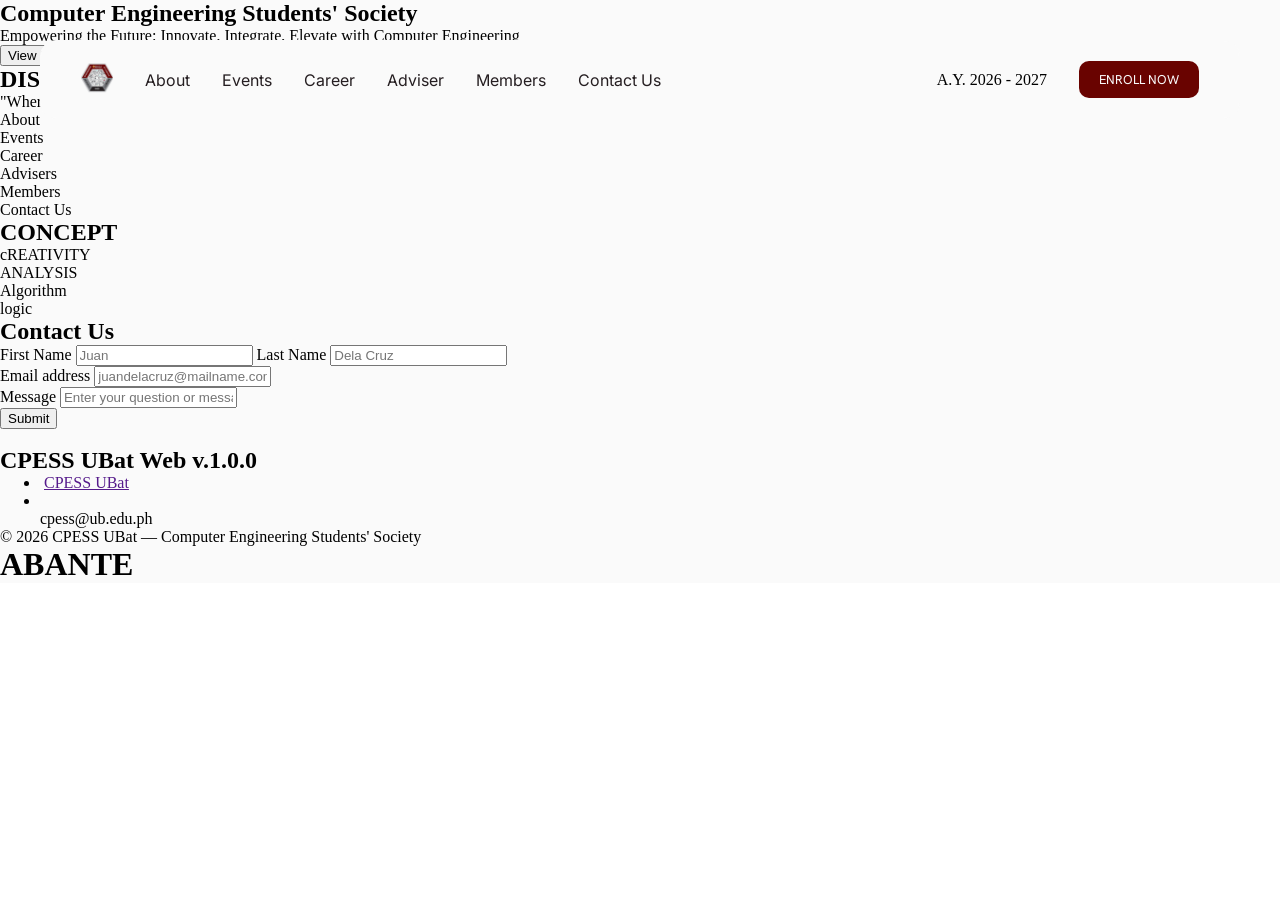
==== commit 92e46d83: "Nav CSS" ====
--- a/index.html
+++ b/index.html
@@ -6,18 +6,144 @@
     <title>CPESS UBat Web</title>
 
     <style>
+
+        /* FONTS */
+        @import url('https://fonts.googleapis.com/css2?family=Zen+Dots&display=swap');
+        @import url('https://fonts.googleapis.com/css2?family=Hanken+Grotesk:ital,wght@0,100..900;1,100..900&display=swap');
+        @import url('https://fonts.googleapis.com/css2?family=Inter:ital,opsz,wght@0,14..32,100..900;1,14..32,100..900&display=swap');
+
         * {
+            box-sizing: border-box;
             scroll-behavior: smooth;
-            
-        }
-    </style>
+            margin: 0;
+        }
+
+        :root {
+        /* COLORS */
+
+            --color-primary: #690300;
+            --color-secondary: #251E21;
+            --color-accent: #D9D9D9;
+            --color-bg: #FAFAFA;
+
+        /* FONT SIZES */
+
+            --font-size-small: 0.8rem;
+            --font-size-medium: 1rem;
+            --font-size-large: 1.2rem;
+            --font-size-xlarge: 1.5rem;
+            --font-size-xxlarge: 2.5rem;
+            --font-size-xxxlarge: 3rem;
+            --font-size-superlarge: 5rem;
+
+        /* SPACING AND PADDING */
+
+            --spacing-small: 0.5rem;
+            --spacing-medium: 1rem;
+            --spacing-large: 2rem;
+            --spacing-xlarge: 3rem;
+            --spacing-xxlarge: 4rem;
+
+        /* FONT FAMILY */
+
+            --font-hero: "Zen Dots", sans-serif;
+            --font-primary: "Hanken Grotesk", sans-serif;
+            --font-secondary: "Inter", sans-serif;
+
+        }
+
+
+
+        .small-logo {
+            max-width: var(--spacing-large);
+        }
+
+        nav {
+            display: grid;
+            grid-template-columns: 1.2fr 0.8fr;
+            align-items: center;
+            background-color: var(--color-bg);
+
+            padding: 20px 40px;
+            border: 1px solid var(--color-bg);
+            border-radius: var(--spacing-medium);
+
+            /* center the nav */
+            position: fixed;
+            top: 40px;
+            left: 50%;
+            transform: translateX(-50%);
+            width: calc(100% - 80px);
+            transition: all 0.3s ease-in;
+        }
+
+        nav:hover {
+            backdrop-filter: blur(16px);
+        }
+
+        .nav-scrolled {
+            border: 1px solid var(--color-accent);
+            background-color: rgba(250, 250, 250, 0.3);
+            backdrop-filter: blur(4px);
+            box-shadow: 0 8px 32px rgba(0, 0, 0, 0.15);
+        }
+
+        .lnav {
+            display: flex;
+            justify-content: start;
+            align-items: center;
+            gap: var(--spacing-large);
+            padding: 0;
+        }
+
+        .rnav {
+            display: flex;
+            justify-content: end;
+            align-items: center;
+            gap: var(--spacing-large);
+            padding: 0;
+        }
+
+        .nav-li {
+            list-style: none;
+        }
+        
+        .nav-tab {
+            text-decoration: none;
+            color: var(--color-secondary);
+            font-family: var(--font-secondary);
+        }
+
+        .nav-btn {
+            font-size: var(--font-size-small);
+            padding: 10px 20px;
+            border: none;
+            background-color: var(--color-primary);
+            border-radius: 10px;
+            color: var(--color-bg);
+            cursor: pointer;    
+
+            font-family: var(--font-primary);
+        }
+
+        main {
+            background-color: var(--color-bg);
+            display: flex;
+            flex-direction: column;
+        }
+
+        footer {
+            background-color: var(--color-bg);
+        }
+
+
+    </style> 
 
 </head>
 <body>
-
     <nav>
         <ul class="lnav">
-            <li class="nav-li"><img src="" alt="" class="small-logo"></li>
+            <li class="nav-li"><img src="/images/cpess-logo.png" alt="CPESS Logo" class="small-logo"></li>
             <li class="nav-li"><a href="" class="nav-tab">About</a></li>
             <li class="nav-li"><a href="" class="nav-tab">Events</a></li>
             <li class="nav-li"><a href="" class="nav-tab">Career</a></li>
@@ -32,7 +158,10 @@
     </nav>
     <main>
         <section class="hero-container">
-            <div class="hero-title"></div>
+            <div class="hero-title">
+                <h1 class="hero-name"><span class="hero-hi-name">Computer</span> Engineering Students' Society</h1>
+                <p class="hero-subtitle">Empowering the Future: Innovate, Integrate, Elevate with <span class="hero-hi-subtitle">Computer</span> Engineering</p>
+            </div>
             <div class="hero-btns">
                 <button id="view-events-btn" class="hero btn">View Events</button>
                 <button id="whats-new-btn" class="hero btn">What's New?</button>
@@ -137,6 +266,17 @@
             <h1 class="footer-abante">ABANTE</h1>
         </div>
     </footer>
+
+
+    <script>
+
+        const nav = document.querySelector("nav");
+
+        window.addEventListener("scroll", () => {
+            nav.classList.toggle("nav-scrolled", window.scrollY > 50);
+        });
+
+    </script>
     
 </body>
 </html>
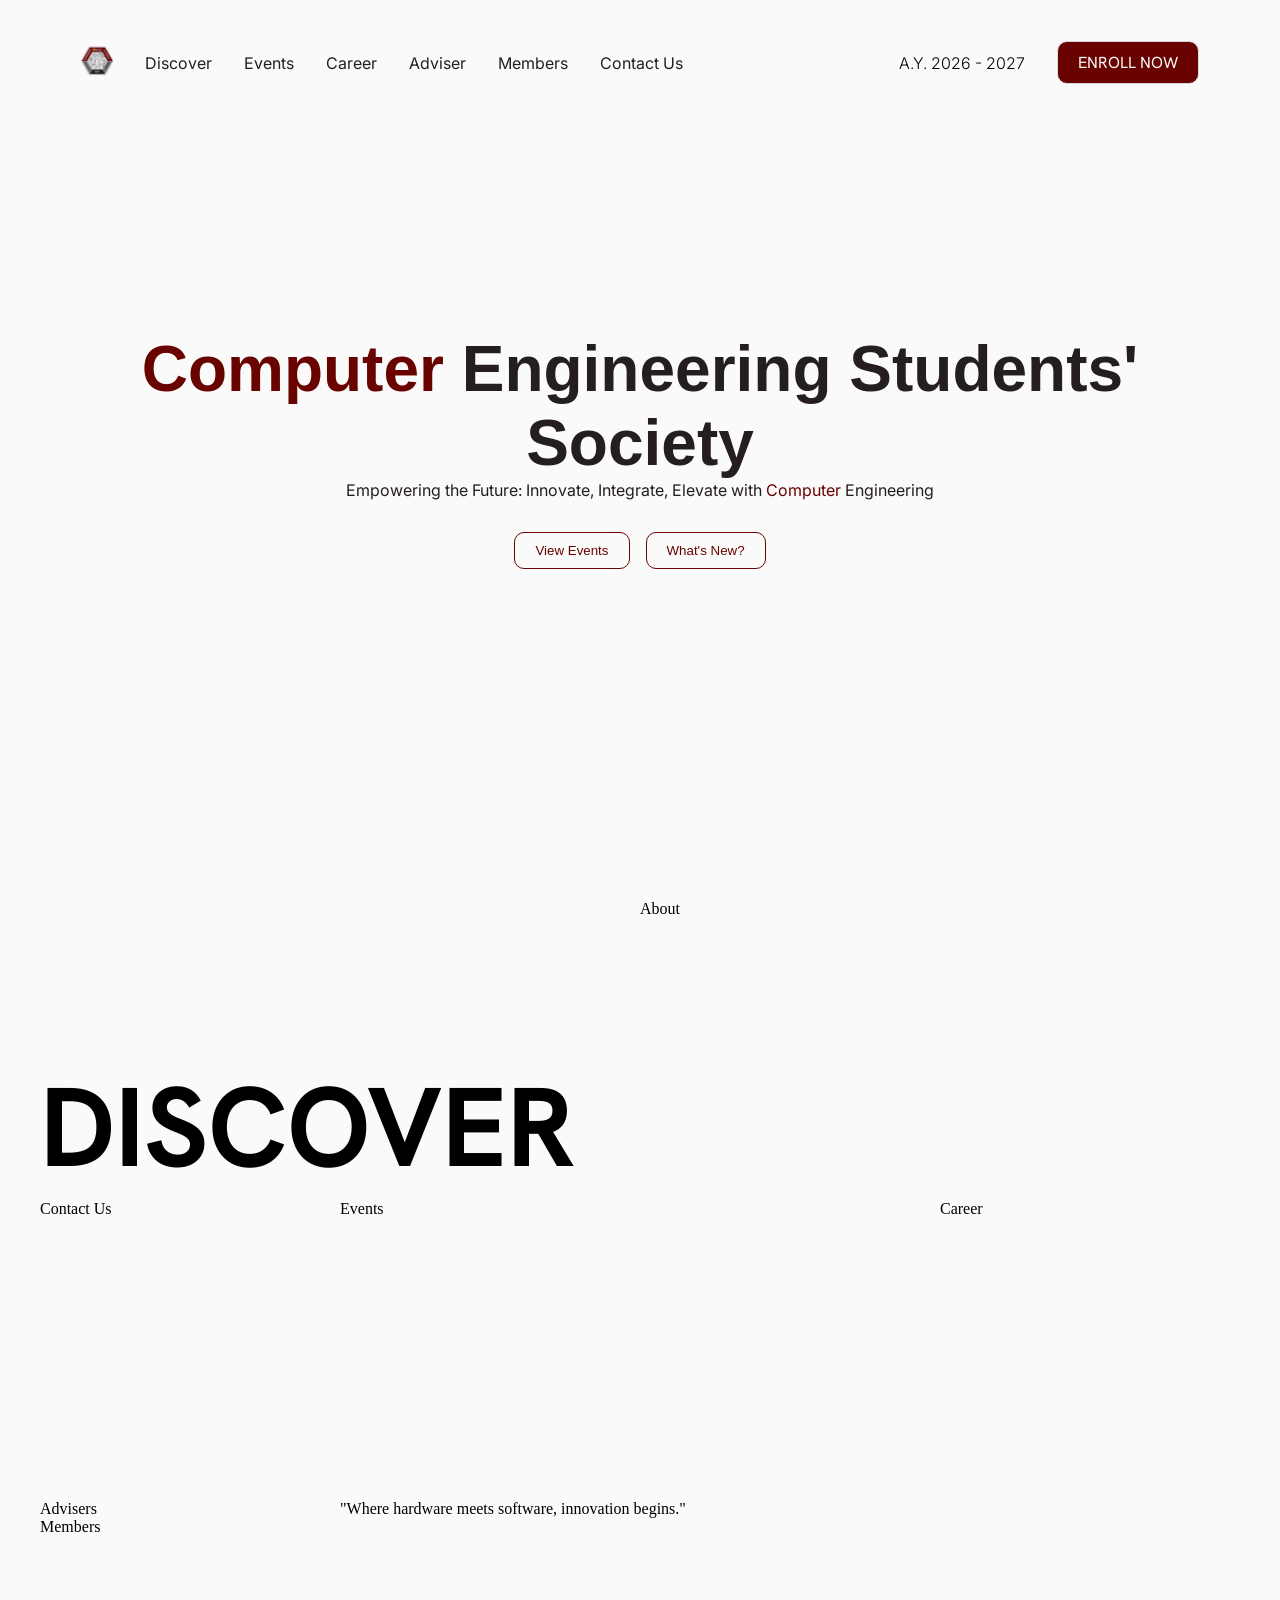
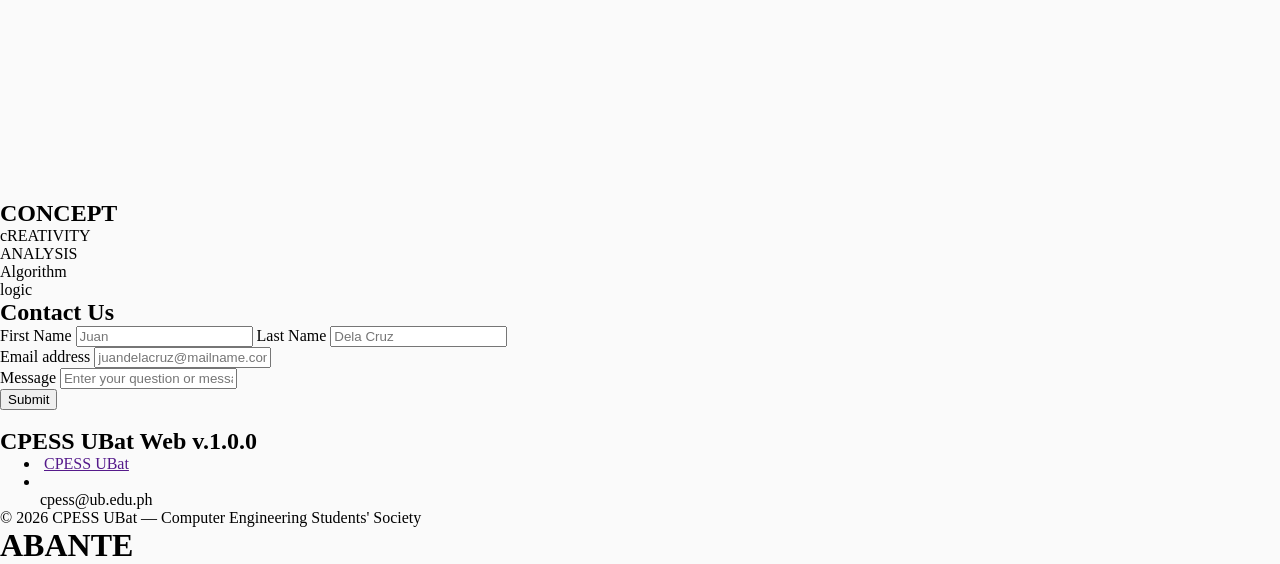
==== commit dc4b0800: "Hero CSS" ====
--- a/index.html
+++ b/index.html
@@ -34,7 +34,8 @@
             --font-size-xlarge: 1.5rem;
             --font-size-xxlarge: 2.5rem;
             --font-size-xxxlarge: 3rem;
-            --font-size-superlarge: 5rem;
+            --font-size-superlarge: 4rem;
+            --font-size-supersuperlarge: 7rem;
 
         /* SPACING AND PADDING */
 
@@ -50,6 +51,17 @@
             --font-primary: "Hanken Grotesk", sans-serif;
             --font-secondary: "Inter", sans-serif;
 
+            /* Font Weights */
+            --thin: 100;
+            --extra-light: 200;
+            --light: 300;
+            --regular: 400;
+            --medium: 500;
+            --semi-bold: 600;
+            --bold: 700;
+            --extra-bold: 800;
+            --black: 900;
+
         }
 
 
@@ -70,7 +82,7 @@
 
             /* center the nav */
             position: fixed;
-            top: 40px;
+            top: 20px;
             left: 50%;
             transform: translateX(-50%);
             width: calc(100% - 80px);
@@ -112,25 +124,173 @@
             text-decoration: none;
             color: var(--color-secondary);
             font-family: var(--font-secondary);
+            font-weight: var(--regular);
+            transition: all 0.3s ease-out;
+        }
+
+        .nav-tab:hover {
+            color: var(--color-primary);
+            font-weight: var(--bold);
+            text-shadow: 0 8px 32px rgba(255, 0, 0, 0.15);
+
+        }
+
+        .acad-year {
+            font-family: var(--font-secondary);
+            font-weight: var(--light);
+            
         }
 
         .nav-btn {
             font-size: var(--font-size-small);
             padding: 10px 20px;
-            border: none;
+            border: 1px solid var(--color-accent);
             background-color: var(--color-primary);
             border-radius: 10px;
             color: var(--color-bg);
-            cursor: pointer;    
+            cursor: pointer;
 
             font-family: var(--font-primary);
-        }
+            font-weight: var(--regular);
+            font-size: medium;
+            transition: all 0.3s ease-in;
+        }
+
+        .nav-btn:hover {
+            border: 1px solid var(--color-primary);
+            background-color: var(--color-bg);
+            color: var(--color-primary);
+            box-shadow: 0 8px 32px rgba(255, 0, 0, 0.15);
+
+        }
+
+        /* MAIN */
 
         main {
             background-color: var(--color-bg);
             display: flex;
             flex-direction: column;
         }
+
+        /* HERO SECTION */
+
+        .hero-container {
+            display: flex;
+            flex-direction: column;
+            height: 100vh;
+            justify-content: center;    
+            align-self: center;
+            text-align: center;
+            gap: var(--spacing-large);
+            max-width: 1200px;
+        }
+
+        .hero-title {
+            display: flex;
+            flex-direction: column;
+            justify-content: center;
+        }
+
+        .hero-name {
+            font-family: var(--font-hero);
+            font-size: var(--font-size-superlarge);
+            color: var(--color-secondary);
+        }
+
+        .hero-name span {
+            color: var(--color-primary);
+        }
+
+        .hero-subtitle {
+            font-family: var(--font-secondary);
+            color: var(--color-secondary);
+        }
+
+        .hero-subtitle span {
+            color: var(--color-primary);
+        }
+
+        .hero-btns {
+            display: flex;
+            flex-direction: row;
+            justify-content: center;
+            gap: var(--spacing-medium);
+        }
+
+        .hero-btn {
+            border: 1px solid var(--color-primary);
+            padding: 10px 20px;
+            background-color: var(--color-bg);
+            color: var(--color-primary);
+            border-radius: 10px;
+            cursor: pointer;
+
+            transition: all 0.3s ease-out;
+        }
+
+        .hero-btn:hover {
+            border: 1px solid var(--color-bg);
+            background-color: var(--color-primary);
+            color: var(--color-bg);
+            box-shadow: 0 8px 32px rgba(0, 0, 0, 0.15);
+
+        }
+
+        /* DISCOVER SECTION  */
+
+        .discover-container {
+            display: grid;
+            height: 100vh;
+            margin: 0 40px;
+
+            grid-template-columns: repeat(4, 1fr);
+            grid-template-rows: repeat(3, 1fr);
+            grid-template-areas: 
+            "title title about about"
+            "contact events events career"
+            "people subtitle subtitle career";
+
+        }
+
+        .dapp-title {
+            grid-area: title;
+            display: grid;
+            align-items: end;
+        }
+
+        .dapp-title h1 {
+            font-family: var(--font-primary);
+            font-size: var(--font-size-supersuperlarge);
+        }
+
+        .dapp-subtitle {
+            grid-area: subtitle;
+        }
+
+        .dapp-about {
+            grid-area: about;
+        }
+
+        .dapp-events {
+            grid-area: events;
+        }
+
+        .dapp-career {
+            grid-area: career;
+        }
+
+        .dapp-people {
+            grid-area: people;
+        }
+
+        .dapp-contact {
+            grid-area: contact;
+        }
+
+
+
+
+        /* FOOTER  */
 
         footer {
             background-color: var(--color-bg);
@@ -144,32 +304,32 @@
     <nav>
         <ul class="lnav">
             <li class="nav-li"><img src="/images/cpess-logo.png" alt="CPESS Logo" class="small-logo"></li>
-            <li class="nav-li"><a href="" class="nav-tab">About</a></li>
+            <li class="nav-li"><a href="#discover" class="nav-tab">Discover</a></li>
             <li class="nav-li"><a href="" class="nav-tab">Events</a></li>
             <li class="nav-li"><a href="" class="nav-tab">Career</a></li>
             <li class="nav-li"><a href="" class="nav-tab">Adviser</a></li>
             <li class="nav-li"><a href="" class="nav-tab">Members</a></li>
-            <li class="nav-li"><a href="" class="nav-tab">Contact Us</a></li>
+            <li class="nav-li"><a href="#contact" class="nav-tab">Contact Us</a></li>
         </ul>
         <ul class="rnav">
-            <li class="nav-li thin">A.Y. 2026 - 2027</li>
+            <li class="nav-li acad-year">A.Y. 2026 - 2027</li>
             <li class="nav-li"><button id="enroll-btn" class="nav-btn">ENROLL NOW</button></li>
         </ul>
     </nav>
     <main>
-        <section class="hero-container">
+        <section id="hero" class="hero-container">
             <div class="hero-title">
-                <h1 class="hero-name"><span class="hero-hi-name">Computer</span> Engineering Students' Society</h1>
-                <p class="hero-subtitle">Empowering the Future: Innovate, Integrate, Elevate with <span class="hero-hi-subtitle">Computer</span> Engineering</p>
+                <h1 class="hero-name"><span>Computer</span> Engineering Students' Society</h1>
+                <p class="hero-subtitle">Empowering the Future: Innovate, Integrate, Elevate with <span>Computer</span> Engineering</p>
             </div>
             <div class="hero-btns">
-                <button id="view-events-btn" class="hero btn">View Events</button>
-                <button id="whats-new-btn" class="hero btn">What's New?</button>
+                <button id="view-events-btn" class="hero-btn">View Events</button>
+                <button id="whats-new-btn" class="hero-btn">What's New?</button>
             </div>
         </section>
-        <section class="discover-container">
+        <section id="discover"  class="discover-container">
             <div class="dapp-title">
-                <h1 class="dapp-disc">DISCOVER</h1>
+                <h1>DISCOVER</h1>
             </div>
             <div class="dapp-subtitle">
                 <p class="dapp-quote">"Where hardware meets software, innovation begins."</p>
@@ -192,13 +352,11 @@
                     <p class="app-name">Career</p>
                 </div>
             </div>
-            <div class="dapp-advisers">
+            <div class="dapp-people">
                 <div class="app-card">
                     <div class="app-icon"></div>
                     <p class="app-name">Advisers</p>
                 </div>
-            </div>
-            <div class="dapp-members">
                 <div class="app-card">
                     <div class="app-icon"></div>
                     <p class="app-name">Members</p>
@@ -211,7 +369,7 @@
                 </div>
             </div>
         </section>
-        <section class="contact-container">
+        <section id="contact"  class="contact-container">
             <div class="concept-board">
                 <h1 class="concept-main">CONCEPT</h1>
                 <p class="concept-sub1">cREATIVITY</p>
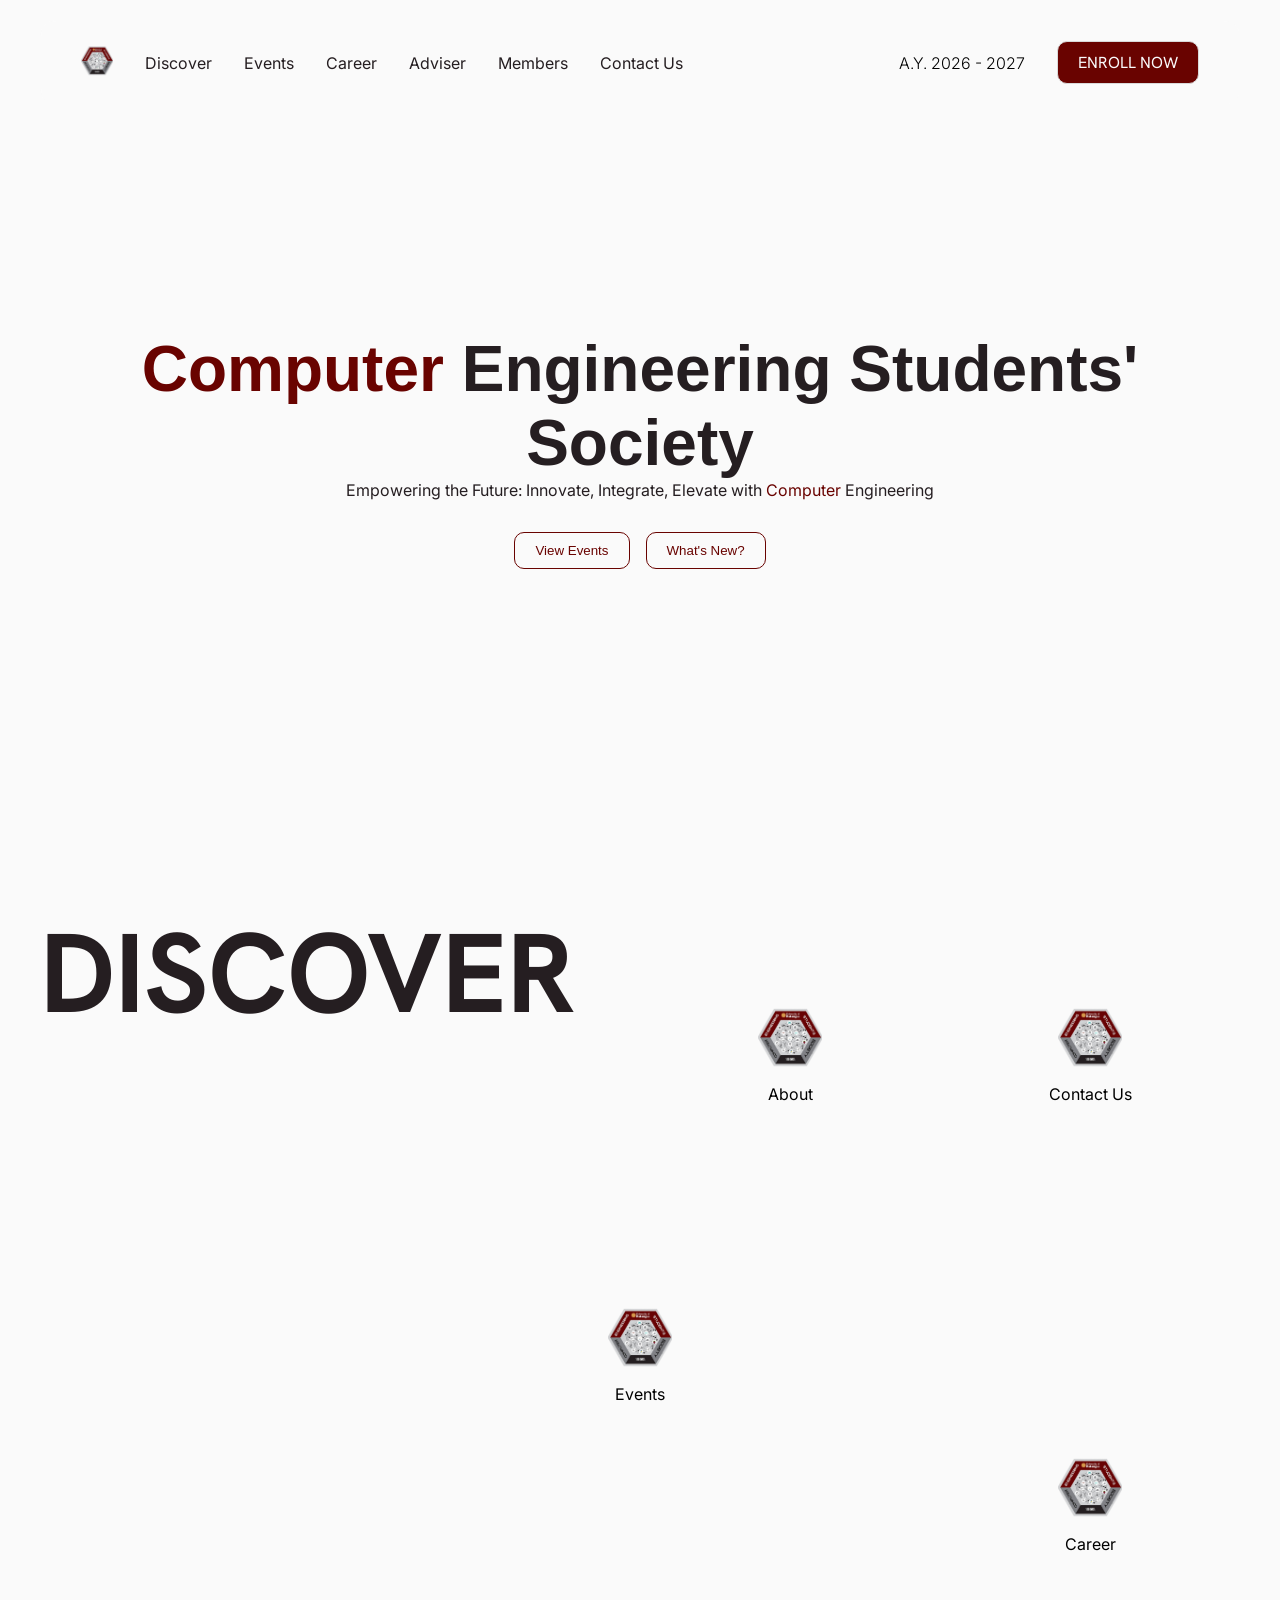
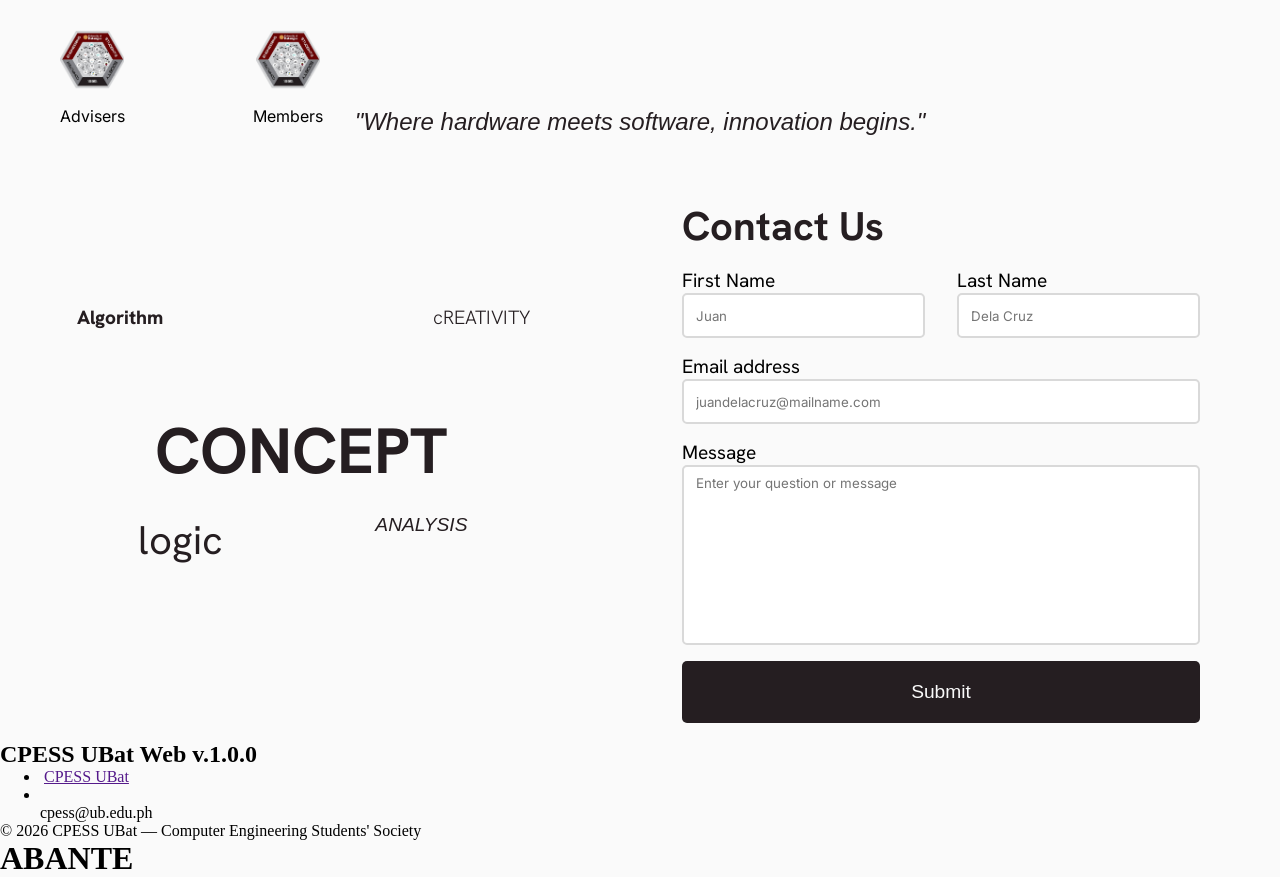
==== commit 2b02d601: "Discover & Contact CSS" ====
--- a/index.html
+++ b/index.html
@@ -44,6 +44,7 @@
             --spacing-large: 2rem;
             --spacing-xlarge: 3rem;
             --spacing-xxlarge: 4rem;
+            --spacing-xxxlarge: 5rem;
 
         /* FONT FAMILY */
 
@@ -87,6 +88,8 @@
             transform: translateX(-50%);
             width: calc(100% - 80px);
             transition: all 0.3s ease-in;
+
+            z-index: 1;
         }
 
         nav:hover {
@@ -172,6 +175,11 @@
             flex-direction: column;
         }
 
+        main section {
+            scroll-margin-top: 100px;
+        }
+
+
         /* HERO SECTION */
 
         .hero-container {
@@ -241,54 +249,283 @@
         .discover-container {
             display: grid;
             height: 100vh;
-            margin: 0 40px;
+            padding: 0 40px;
 
             grid-template-columns: repeat(4, 1fr);
             grid-template-rows: repeat(3, 1fr);
             grid-template-areas: 
-            "title title about about"
-            "contact events events career"
+            "title title about contact"
+            ". events events career"
             "people subtitle subtitle career";
 
-        }
+            /* the . means empty cell */
+
+        }
+
+        /* discovery app title */
 
         .dapp-title {
             grid-area: title;
             display: grid;
-            align-items: end;
+            align-items: start;
         }
 
         .dapp-title h1 {
             font-family: var(--font-primary);
             font-size: var(--font-size-supersuperlarge);
-        }
+            color: var(--color-secondary);
+
+        }
+
+        /* discovery app subtitle  */
 
         .dapp-subtitle {
             grid-area: subtitle;
-        }
+            display: grid;
+            align-items: end;
+            justify-content: center;
+            margin-bottom: var(--spacing-xxlarge);
+        }
+
+        .dapp-subtitle p {
+            font-family: var(--font-secondary);
+            font-size: var(--font-size-xlarge);
+            color: var(--color-secondary);
+            font-weight: var(--light);
+            font-style: italic;
+        }
+
+        /* discover app box format  */
+
+        .app-card {
+            display: flex;
+            flex-direction: column;
+            text-align: center;
+            align-items: center;
+            padding: 10px;
+            border-radius: 5px;
+        }
+
+        .app-card:hover {
+            background-color: #d9d9d942;
+            backdrop-filter: blur(2px);
+        }
+
+        .app-icon {
+            border-radius: 15px;
+            padding: 10px;
+        }
+
+        .app-icon img {
+            max-width: 64px;
+        }
+
+        .app-name {
+            font-family: var(--font-secondary);
+        }
+
+        /* discovery app about */
 
         .dapp-about {
             grid-area: about;
-        }
-
+            margin: auto;
+        }
+
+    
         .dapp-events {
             grid-area: events;
+            display: grid;
+            margin: auto;
         }
 
         .dapp-career {
             grid-area: career;
+            display: grid;
+            margin: auto;
         }
 
         .dapp-people {
             grid-area: people;
+            display: flex;
+            justify-content: space-between;
+            align-items: end;
+            margin-bottom: var(--spacing-xxlarge);
         }
 
         .dapp-contact {
             grid-area: contact;
-        }
-
-
-
+            margin: auto;
+        }
+
+        /* CONTACT CONTAINER  */
+
+        .contact-container {
+            display: grid;
+            grid-template-columns: repeat(2, 1fr);
+            grid-template-areas:
+            "concept cta";
+            
+        }
+
+        .concept-board {
+            grid-area: concept;
+
+            display: grid;
+            grid-template-columns: repeat(5, 1fr);
+            grid-template-rows: repeat(5, 1fr);
+            grid-template-areas: 
+            ". . . . ."
+            "algorithm algorithm . creativity creativity"
+            ". concept concept concept ."
+            ". logic . analysis ."
+            ". . . . .";
+        }
+
+        .concept-main {
+            grid-area: concept;
+            text-align: center;
+            font-family: var(--font-primary);
+            font-size: var(--font-size-superlarge);
+            font-weight: var(--bold);
+            color: var(--color-secondary);
+
+        }
+
+        .concept-sub1 {
+            grid-area: creativity;
+            text-align: center;
+            font-family: var(--font-primary);
+            font-size: var(--font-size-large);
+            font-weight: var(--light);
+            color: var(--color-secondary);
+        }
+
+        .concept-sub2 {
+            grid-area: analysis;
+            text-align: center;
+            font-family: var(--font-primary);
+            font-size: var(--font-size-large);
+            font-style: italic;
+            color: var(--color-secondary);
+
+        }
+
+        .concept-sub3 {
+            grid-area: algorithm;
+            text-align: center;
+            font-family: var(--font-primary);
+            font-size: var(--font-size-large);
+            font-weight: var(--extra-bold);
+            color: var(--color-secondary);
+
+        }
+
+        .concept-sub4 {
+            grid-area: logic;
+            text-align: center;
+            font-family: var(--font-primary);
+            font-size: var(--font-size-xxlarge);
+            font-weight: var(--regular);
+            color: var(--color-secondary);
+
+        }
+
+        .concept {
+            cursor: default;
+            transition: all 0.3s ease-out;
+        }
+
+        .concept:hover {
+            color: var(--color-primary);
+            text-shadow: 0 8px 32px rgba(255, 0, 0, 0.15);
+
+        }
+
+        .contact-cta {
+            grid-area: cta;
+
+            display: flex;
+            flex-direction: column;
+            margin: 0 var(--spacing-xxxlarge);
+            gap: var(--spacing-medium);
+
+        }
+
+        .contact-cta input, .contact-cta textarea {
+            font-family: var(--font-secondary);
+        }
+
+        .cta-title h1 {
+            font-family: var(--font-primary);
+            font-size: var(--font-size-xxlarge);
+            color: var(--color-secondary);
+        }
+
+        .cta-name {
+            display: grid;
+            grid-template-columns: repeat(2, 1fr);
+            gap: var(--spacing-large);
+            justify-content: space-between;
+        }
+
+        .cta-name-left {
+            display: flex;
+            flex-direction: column;
+            font-family: var(--font-primary);
+            font-size: var(--font-size-large);
+        }
+
+        .cta-name-right {
+            display: flex;
+            flex-direction: column;
+            font-family: var(--font-primary);
+            font-size: var(--font-size-large);
+
+        }
+
+        .cta-email {
+            display: flex;
+            flex-direction: column;
+            font-family: var(--font-primary);
+            font-size: var(--font-size-large);
+
+        }
+
+        .cta-message {
+            display: flex;
+            flex-direction: column;
+            font-family: var(--font-primary);
+            font-size: var(--font-size-large);
+
+        }
+
+        .text-input {
+            height: 5vh;
+            border: 2px solid var(--color-accent);
+            border-radius: 5px;
+            padding: 8px 12px;
+        }
+
+        .msg-box {
+            height: 20vh;
+            border: 2px solid var(--color-accent);
+            border-radius: 5px;
+            text-align: start;
+            padding: 8px 12px;
+            resize: none;
+            text-justify: auto;
+
+        }
+
+        .cta-btn {
+            border: none;
+            background-color: var(--color-secondary);
+            font-size: var(--font-size-large);
+
+            color: var(--color-bg);
+            padding: 20px 10px;
+            border-radius: 5px;
+        }
 
         /* FOOTER  */
 
@@ -327,6 +564,7 @@
                 <button id="whats-new-btn" class="hero-btn">What's New?</button>
             </div>
         </section>
+        
         <section id="discover"  class="discover-container">
             <div class="dapp-title">
                 <h1>DISCOVER</h1>
@@ -336,64 +574,68 @@
             </div>
             <div class="dapp-about">
                 <div class="app-card">
-                    <div class="app-icon"></div>
+                    <div class="app-icon"><img src="images/cpess-logo.png" alt=""></div>
                     <p class="app-name">About</p>
                 </div>
             </div>
             <div class="dapp-events">
                 <div class="app-card">
-                    <div class="app-icon"></div>
+                    <div class="app-icon"><img src="images/cpess-logo.png" alt=""></div>
                     <p class="app-name">Events</p>
                 </div>
             </div>
             <div class="dapp-career">
                 <div class="app-card">
-                    <div class="app-icon"></div>
+                    <div class="app-icon"><img src="images/cpess-logo.png" alt=""></div>
                     <p class="app-name">Career</p>
                 </div>
             </div>
             <div class="dapp-people">
                 <div class="app-card">
-                    <div class="app-icon"></div>
+                    <div class="app-icon"><img src="images/cpess-logo.png" alt=""></div>
                     <p class="app-name">Advisers</p>
                 </div>
                 <div class="app-card">
-                    <div class="app-icon"></div>
+                    <div class="app-icon"><img src="images/cpess-logo.png" alt=""></div>
                     <p class="app-name">Members</p>
                 </div>
             </div>
             <div class="dapp-contact">
                 <div class="app-card">
-                    <div class="app-icon"></div>
+                    <div class="app-icon"><img src="images/cpess-logo.png" alt=""></div>
                     <p class="app-name">Contact Us</p>
                 </div>
             </div>
         </section>
         <section id="contact"  class="contact-container">
             <div class="concept-board">
-                <h1 class="concept-main">CONCEPT</h1>
-                <p class="concept-sub1">cREATIVITY</p>
-                <p class="concept-sub2">ANALYSIS</p>
-                <p class="concept-sub3">Algorithm</p>
-                <p class="concept-sub4">logic</p>
+                <h1 class="concept-main concept">CONCEPT</h1>
+                <p class="concept-sub1 concept">cREATIVITY</p>
+                <p class="concept-sub2 concept">ANALYSIS</p>
+                <p class="concept-sub3 concept">Algorithm</p>
+                <p class="concept-sub4 concept">logic</p>
             </div>
             <div class="contact-cta">
                 <div class="cta-title">
                     <h1>Contact Us</h1>
                 </div>
                 <div class="cta-name">
-                    <label for="cta-fname">First Name</label>
-                    <input type="text" name="cta-fname" id="cta-fname" placeholder="Juan">
-                    <label for="cta-lname">Last Name</label>
-                    <input type="text" name="cta-lname" id="cta-lname" placeholder="Dela Cruz">
+                    <div class="cta-name-left">
+                        <label for="cta-fname">First Name</label>
+                        <input type="text" name="cta-fname" id="cta-fname" class="text-input" placeholder="Juan">
+                    </div>
+                    <div class="cta-name-right">
+                        <label for="cta-lname">Last Name</label>
+                        <input type="text" name="cta-lname" id="cta-lname" class="text-input" placeholder="Dela Cruz">
+                    </div>
                 </div>
                 <div class="cta-email">
                     <label for="cta-emailadd">Email address</label>
-                    <input type="text" name="cta-emailadd" id="cta-emailadd" placeholder="juandelacruz@mailname.com">
+                    <input type="text" name="cta-emailadd" id="cta-emailadd" class="text-input" placeholder="juandelacruz@mailname.com">
                 </div>
                 <div class="cta-message">
                     <label for="cta-mess">Message</label>
-                    <input type="text" name="cta-mess" id="cta-mess" placeholder="Enter your question or message">
+                    <textarea name="cta-mess" id="cta-mess" class="msg-box" placeholder="Enter your question or message"></textarea>
                 </div>
                 <button id="cta-submit-btn" class="cta-btn">Submit</button>
             </div>
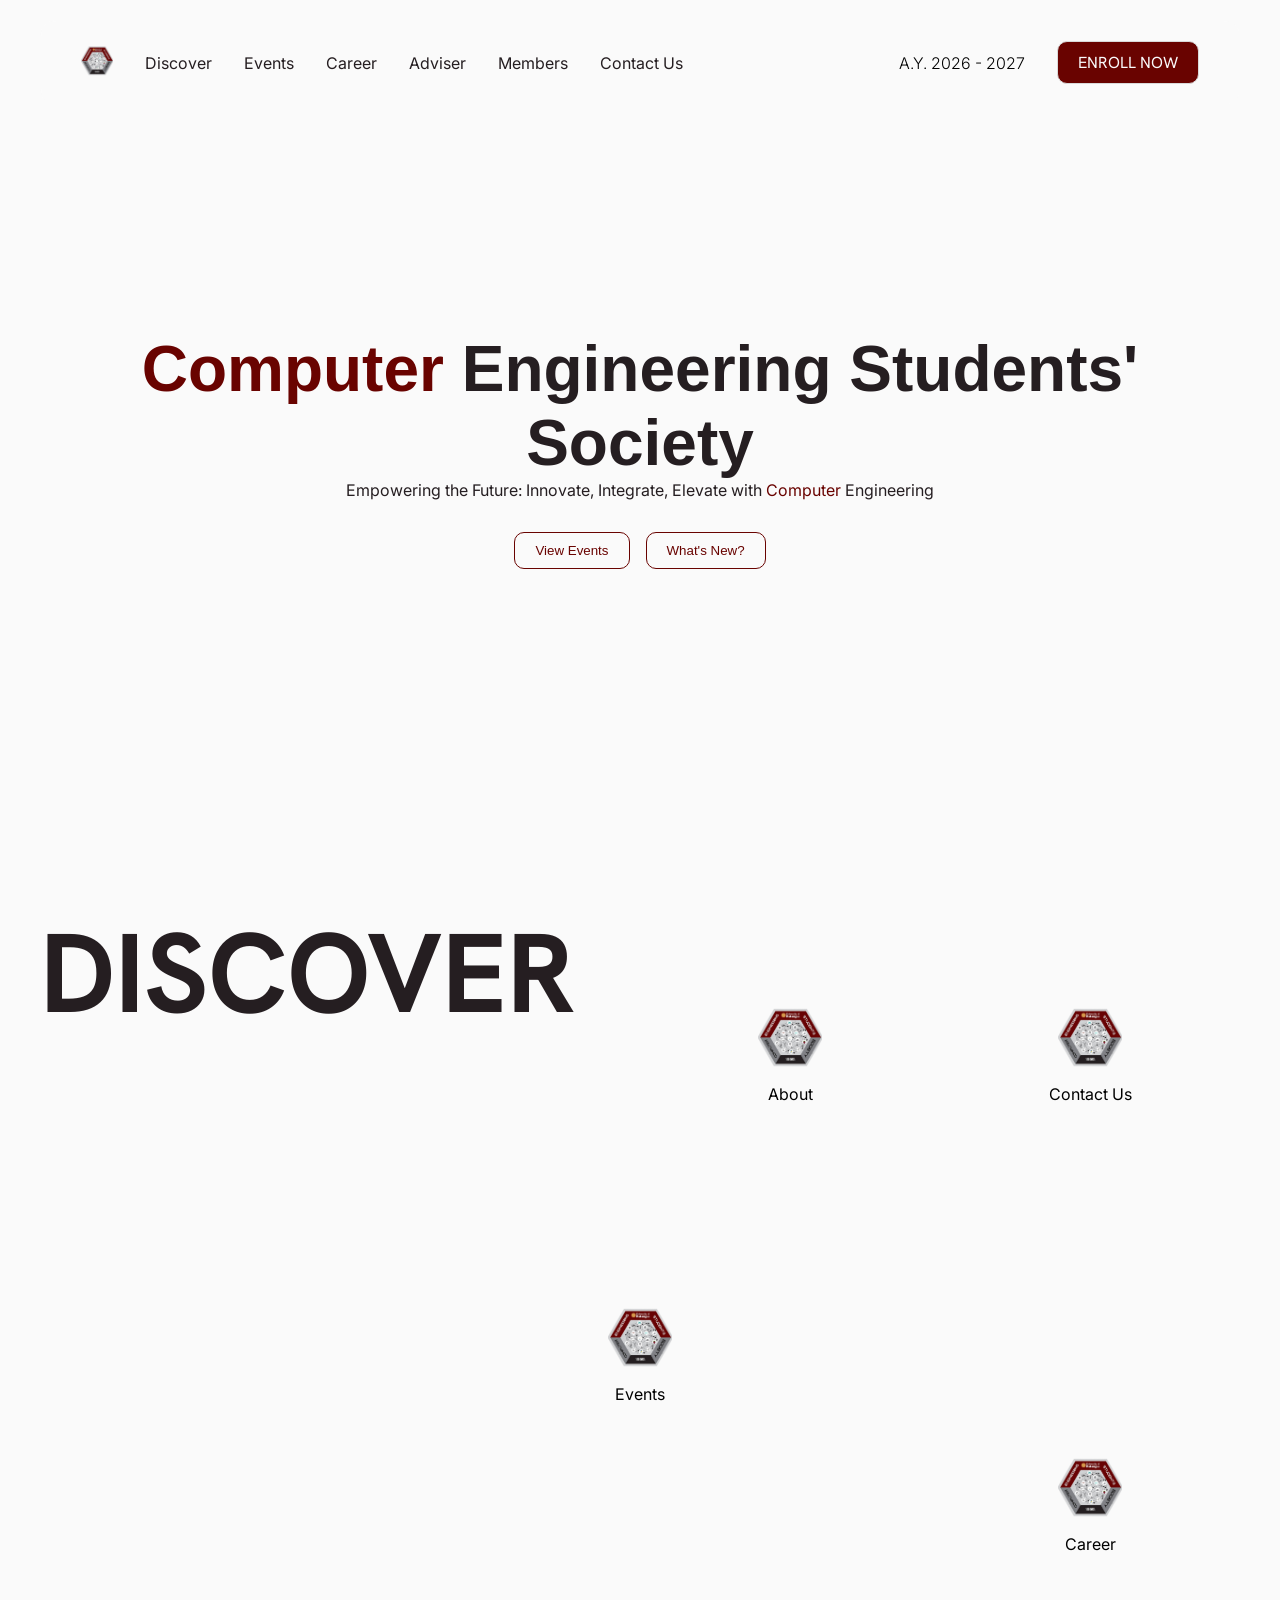
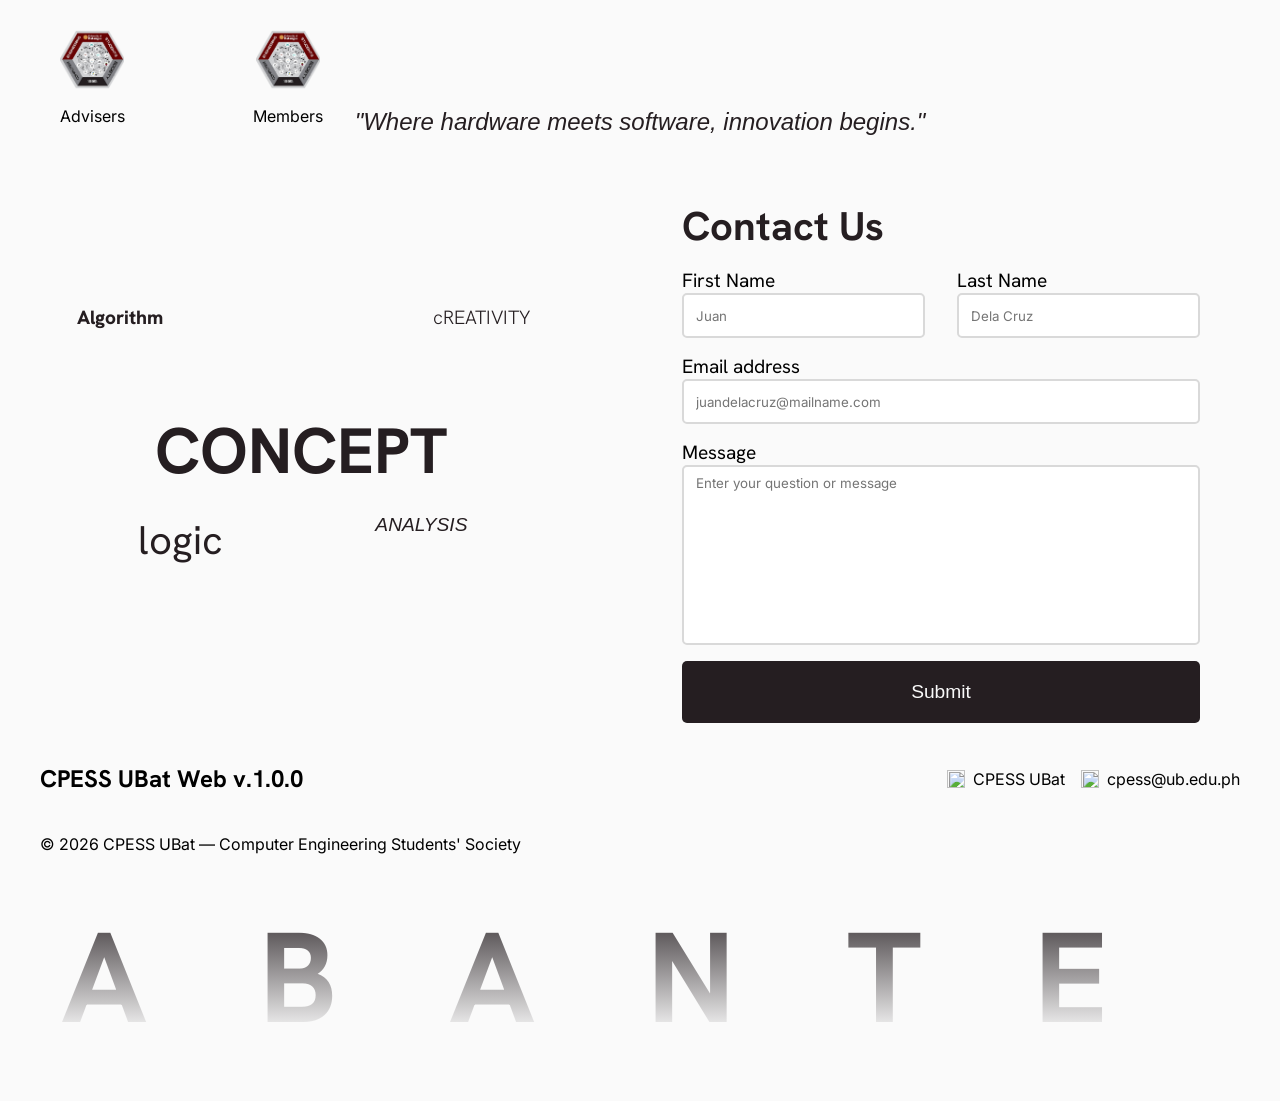
==== commit 5db3a7a3: "Landing Page Unfinished Responsive" ====
--- a/index.html
+++ b/index.html
@@ -45,6 +45,8 @@
             --spacing-xlarge: 3rem;
             --spacing-xxlarge: 4rem;
             --spacing-xxxlarge: 5rem;
+            --spacing-superlarge: 6rem;
+            --spacing-supersuperlarge: 7rem;
 
         /* FONT FAMILY */
 
@@ -531,6 +533,273 @@
 
         footer {
             background-color: var(--color-bg);
+
+            display: grid;
+            grid-template-columns: repeat(2, 1fr);
+            grid-template-rows: auto auto auto;
+            gap: 40px;
+            padding: 40px;
+            grid-template-areas: 
+                "brand lists"
+                "copy copy"
+                "decor decor";
+        }   
+
+        .footer-brand {
+            grid-area: brand;
+            font-family: var(--font-primary);
+            display: grid;
+            align-items: center;
+        }
+
+.footer-lists {
+    grid-area: lists;
+    font-family: var(--font-secondary);
+    display: flex;
+    flex-direction: row;
+    align-items: center;
+    justify-content: end;
+}
+
+.footer-contact {
+    display: flex;
+    flex-direction: row;
+    align-items: center;
+    gap: var(--spacing-medium);
+}
+
+.footer-contact-list {
+    display: flex;
+    align-items: center;
+    justify-content: start;
+    flex-direction: row;
+    margin: 0;
+    padding: 0;
+    gap: var(--spacing-medium);
+}
+
+.footer-contact-li {
+    color: var(--font-secondary);
+    list-style: none;
+    display: flex;
+    flex-direction: row;
+    align-items: center;
+    gap: 8px;
+}   
+
+.footer-contact-icon {
+    width: 18px;
+    height: 18px;
+    object-fit: contain;
+    flex-shrink: 0;
+}
+
+.footer-contact-p {
+    margin: 0;
+}
+
+        .footer-contact-a{
+            text-decoration: none;
+            color: var(--font-secondary);
+            transition: all 0.3s ease-out;
+        }
+
+        .footer-contact-a:hover {
+            color: var(--font-primary);
+        }
+
+        .footer-copy {
+            grid-area: copy;
+            font-family: var(--font-secondary);
+        }
+
+        .footer-decor {
+            grid-area: decor;
+            font-family: var(--font-primary);
+            font-size: 5vw;
+            text-align: center;
+            letter-spacing: var(--spacing-supersuperlarge);
+
+            background: linear-gradient(180deg, var(--color-secondary) 0%, var(--color-bg) 85%, var(--color-bg) 100%);
+            background-clip: text;
+            -webkit-background-clip: text;
+
+            color: transparent;
+            -webkit-text-fill-color: transparent;
+
+        }
+
+        /* TABLET */
+        @media (max-width: 1024px) {
+
+            nav {
+                grid-template-columns: 1fr;
+                gap: 1rem;
+                width: calc(100% - 40px);
+                padding: 20px;
+            }
+
+            .lnav,
+            .rnav {
+                justify-content: center;
+                flex-wrap: wrap;
+            }
+
+            .hero-container {
+                padding: 0 40px;
+            }
+
+            .hero-name {
+                font-size: var(--font-size-xxxlarge);
+            }
+
+            .discover-container {
+                height: auto;
+                padding: 80px 40px;
+
+                grid-template-columns: repeat(2, 1fr);
+                grid-template-areas:
+                    "title title"
+                    "about contact"
+                    "events career"
+                    "people people"
+                    "subtitle subtitle";
+
+                gap: 2rem;
+            }
+
+            .dapp-title h1 {
+                font-size: var(--font-size-superlarge);
+                text-align: center;
+            }
+
+            .dapp-people {
+                justify-content: center;
+                gap: 2rem;
+                margin-bottom: 0;
+            }
+
+            .contact-container {
+                grid-template-columns: 1fr;
+                grid-template-areas:
+                    "concept"
+                    "cta";
+
+                gap: 4rem;
+                padding: 40px;
+            }
+
+            .contact-cta {
+                margin: 0;
+            }
+
+            footer {
+                grid-template-columns: 1fr;
+                grid-template-areas:
+                    "brand"
+                    "lists"
+                    "copy"
+                    "decor";
+
+                text-align: center;
+            }
+
+            .footer-lists {
+                justify-content: center;
+            }
+
+
+            /* MOBILE  */
+
+        @media (max-width: 768px) {
+
+            nav {
+                padding: 16px;
+                width: calc(100% - 20px);
+                top: 10px;
+            }
+
+            .lnav {
+                flex-direction: column;
+                gap: 1rem;
+            }
+
+            .rnav {
+                flex-direction: column;
+            }
+
+            .hero-container {
+                padding: 0 20px;
+            }
+
+            .hero-name {
+                font-size: var(--font-size-xxlarge);
+            }
+
+            .hero-subtitle {
+                font-size: var(--font-size-medium);
+            }
+
+            .hero-btns {
+                flex-direction: column;
+            }
+
+            .hero-btn {
+                width: 100%;
+            }
+
+            .discover-container {
+                grid-template-columns: 1fr;
+                grid-template-areas:
+                    "title"
+                    "about"
+                    "events"
+                    "career"
+                    "people"
+                    "contact"
+                    "subtitle";
+
+                padding: 60px 20px;
+            }
+
+            .dapp-title h1 {
+                font-size: var(--font-size-xxxlarge);
+            }
+
+            .dapp-people {
+                flex-direction: column;
+                align-items: center;
+                gap: 1rem;
+            }
+
+            .concept-board {
+                display: none;
+            }
+
+            .cta-name {
+                grid-template-columns: 1fr;
+            }
+
+            .contact-container {
+                padding: 20px;
+            }
+
+            footer {
+                padding: 20px;
+            }
+
+            .footer-contact-list {
+                flex-direction: column;
+                gap: 1rem;
+            }
+
+            .footer-decor {
+                font-size: 12vw;
+                letter-spacing: normal;
+            }
+
+        }
+
         }
 
 
@@ -646,18 +915,20 @@
             <img src="" alt="" class="small-logo">
             <h2 class="footer-web-name">CPESS UBat Web <span class="footer-web-version">v.1.0.0</span></h2>
         </div>
-        <div class="footer-contact">
-            <p class="footer-contact-label"></p>
-            <ul class="footer-contact-list">
-                <li class="footer-contact-li">
-                    <img src="" alt="" class="footer-contact-icon">
-                    <a href="" class="footer-contact-a">CPESS UBat</a>
-                </li>
-                <li class="footer-contact-li">
-                    <img src="" alt="" class="footer-contact-icon">
-                    <p class="footer-contact-p">cpess@ub.edu.ph</p>
-                </li>
-            </ul>
+        <div class="footer-lists">
+            <div class="footer-contact">
+                <ul class="footer-contact-list">
+                    <li class="footer-contact-li">
+                        <img src="" alt="" class="footer-contact-icon">
+                        <a href="" class="footer-contact-a">CPESS UBat</a>
+                    </li>
+                    <li class="footer-contact-li">
+                        <img src="" alt="" class="footer-contact-icon">
+                        <p class="footer-contact-p">cpess@ub.edu.ph</p>
+                    </li>
+                </ul>
+            </div>
+            <!-- add div here for other lists -->
         </div>
         <div class="footer-copy">
             <p>&copy; 2026 CPESS UBat — Computer Engineering Students' Society</p>
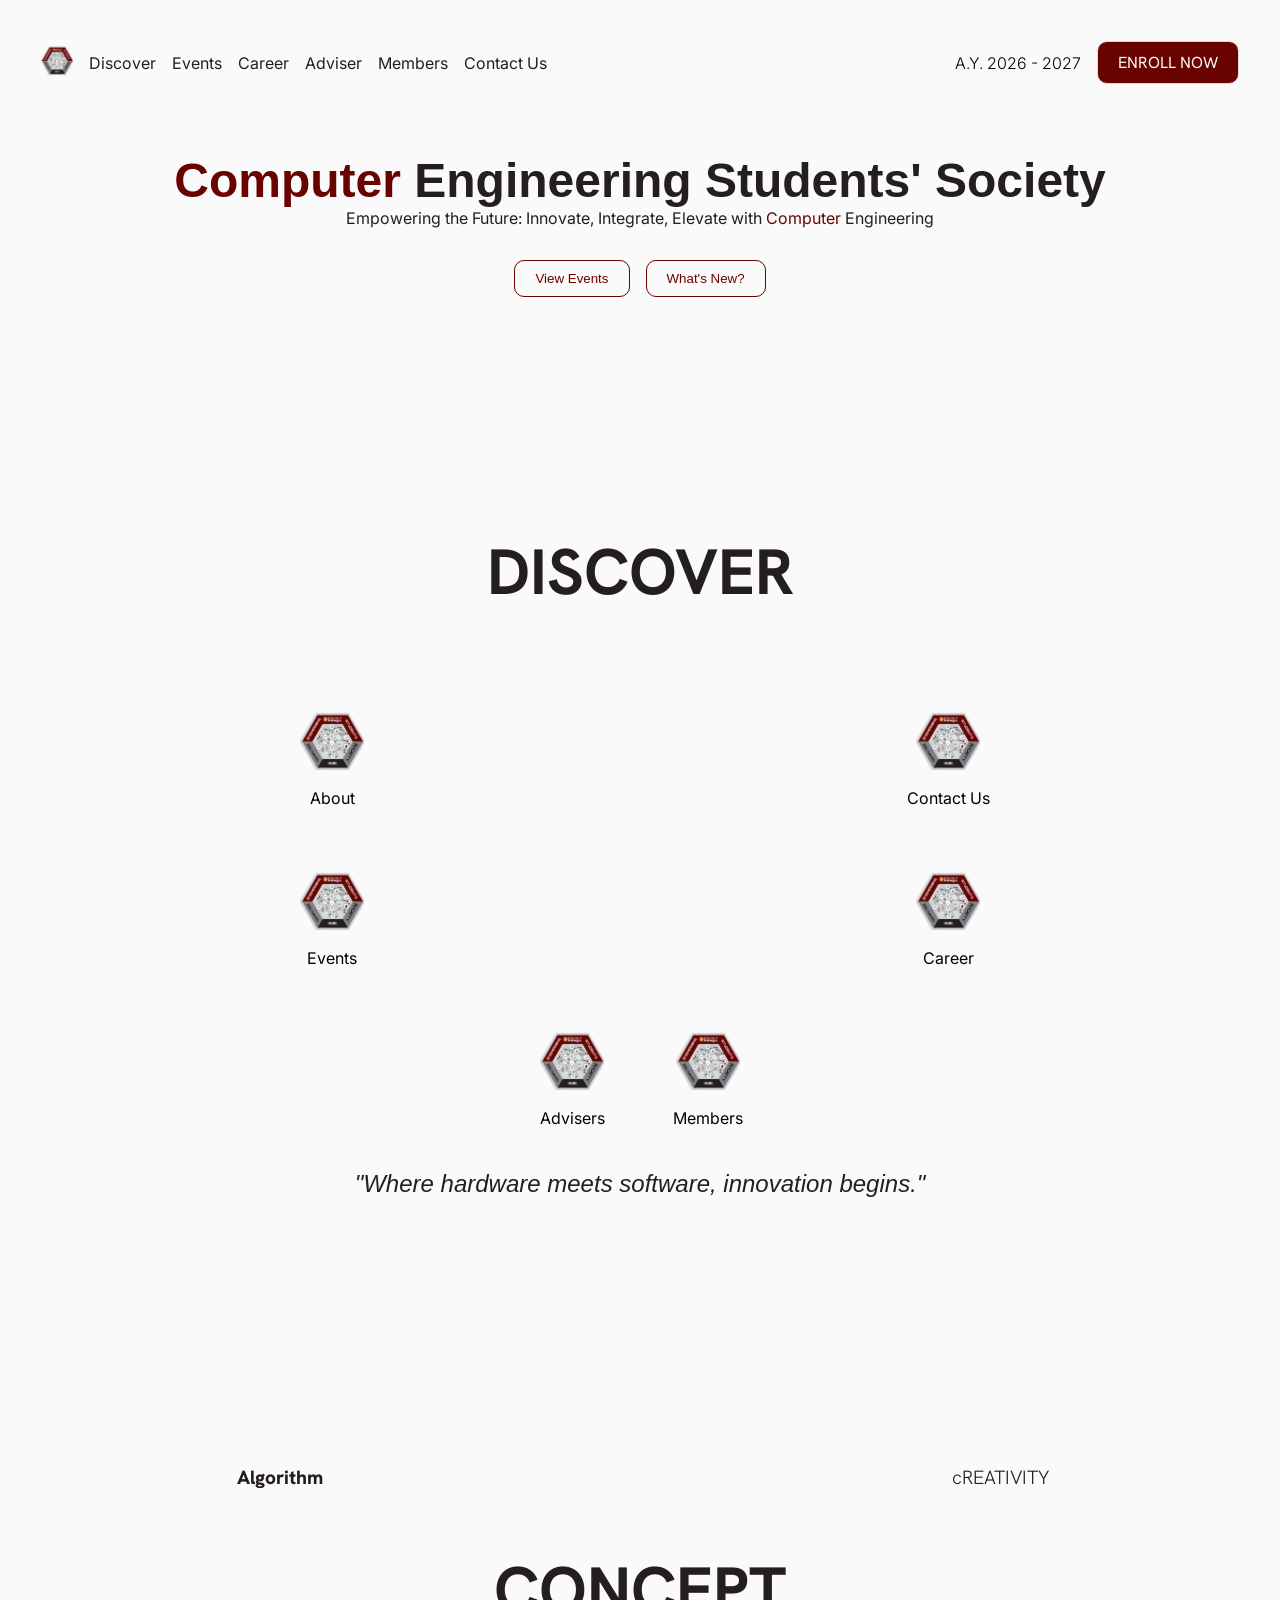
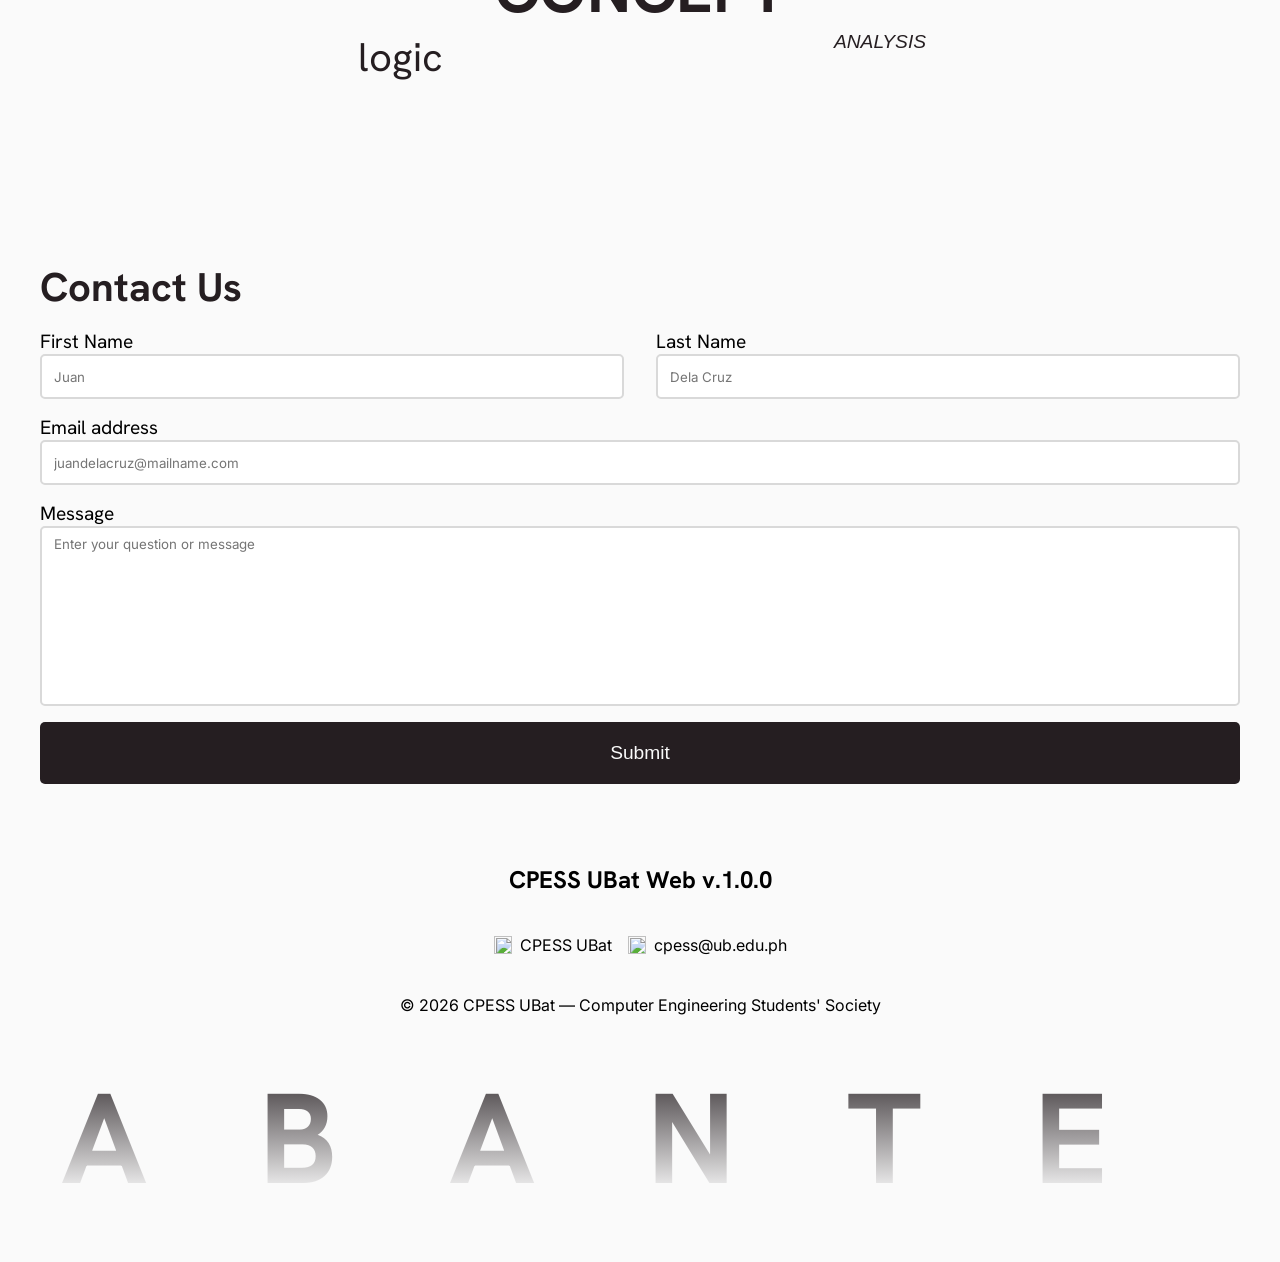
==== commit 1e1f0e5c: "Responsive Small Fix" ====
--- a/index.html
+++ b/index.html
@@ -3,7 +3,7 @@
 <head>
     <meta charset="UTF-8">
     <meta name="viewport" content="width=device-width, initial-scale=1.0">
-    <title>CPESS UBat Web</title>
+    <title>CPESS UBat</title>
 
     <style>
 
@@ -311,6 +311,8 @@
         .app-card:hover {
             background-color: #d9d9d942;
             backdrop-filter: blur(2px);
+
+            cursor: pointer;
         }
 
         .app-icon {
@@ -630,23 +632,29 @@
         }
 
         /* TABLET */
-        @media (max-width: 1024px) {
+        @media (min-width: 768px) and (max-width: 1376px) {
+            
 
             nav {
-                grid-template-columns: 1fr;
-                gap: 1rem;
+                display: grid;
+                grid-template-columns: 1.2fr auto;
+                gap: 0.5rem;
                 width: calc(100% - 40px);
                 padding: 20px;
             }
 
             .lnav,
             .rnav {
-                justify-content: center;
+                display: flex;
+                flex-direction: row;
                 flex-wrap: wrap;
+                gap: var(--spacing-medium);
+                font-size: var(--font-size-medium);
             }
 
             .hero-container {
                 padding: 0 40px;
+                height: 50vh;
             }
 
             .hero-name {
@@ -707,17 +715,27 @@
             .footer-lists {
                 justify-content: center;
             }
+        }
 
 
             /* MOBILE  */
 
-        @media (max-width: 768px) {
+        @media (max-width: 440px) {
 
             nav {
                 padding: 16px;
                 width: calc(100% - 20px);
                 top: 10px;
-            }
+                display: flex;
+                flex-direction: row;
+            }
+
+            .nav-scrolled {
+                backdrop-filter: blur(32px);
+
+            }
+
+
 
             .lnav {
                 flex-direction: column;
@@ -800,7 +818,7 @@
 
         }
 
-        }
+        
 
 
     </style> 
@@ -811,10 +829,10 @@
         <ul class="lnav">
             <li class="nav-li"><img src="/images/cpess-logo.png" alt="CPESS Logo" class="small-logo"></li>
             <li class="nav-li"><a href="#discover" class="nav-tab">Discover</a></li>
-            <li class="nav-li"><a href="" class="nav-tab">Events</a></li>
-            <li class="nav-li"><a href="" class="nav-tab">Career</a></li>
-            <li class="nav-li"><a href="" class="nav-tab">Adviser</a></li>
-            <li class="nav-li"><a href="" class="nav-tab">Members</a></li>
+            <li class="nav-li"><a href="pages/events.html" class="nav-tab">Events</a></li>
+            <li class="nav-li"><a href="pages/career.html" class="nav-tab">Career</a></li>
+            <li class="nav-li"><a href="pages/advisers.html" class="nav-tab">Adviser</a></li>
+            <li class="nav-li"><a href="pages/members.html" class="nav-tab">Members</a></li>
             <li class="nav-li"><a href="#contact" class="nav-tab">Contact Us</a></li>
         </ul>
         <ul class="rnav">
@@ -842,36 +860,36 @@
                 <p class="dapp-quote">"Where hardware meets software, innovation begins."</p>
             </div>
             <div class="dapp-about">
-                <div class="app-card">
+                <div class="app-card" id="about-app">
                     <div class="app-icon"><img src="images/cpess-logo.png" alt=""></div>
                     <p class="app-name">About</p>
                 </div>
             </div>
             <div class="dapp-events">
-                <div class="app-card">
+                <div class="app-card" id="events-app">
                     <div class="app-icon"><img src="images/cpess-logo.png" alt=""></div>
                     <p class="app-name">Events</p>
                 </div>
             </div>
             <div class="dapp-career">
-                <div class="app-card">
+                <div class="app-card" id="career-app">
                     <div class="app-icon"><img src="images/cpess-logo.png" alt=""></div>
                     <p class="app-name">Career</p>
                 </div>
             </div>
             <div class="dapp-people">
-                <div class="app-card">
+                <div class="app-card" id="advisers-app">
                     <div class="app-icon"><img src="images/cpess-logo.png" alt=""></div>
                     <p class="app-name">Advisers</p>
                 </div>
                 <div class="app-card">
-                    <div class="app-icon"><img src="images/cpess-logo.png" alt=""></div>
+                    <div class="app-icon" id="members-app"><img src="images/cpess-logo.png" alt=""></div>
                     <p class="app-name">Members</p>
                 </div>
             </div>
             <div class="dapp-contact">
                 <div class="app-card">
-                    <div class="app-icon"><img src="images/cpess-logo.png" alt=""></div>
+                    <div class="app-icon" id="contact-app"><img src="images/cpess-logo.png" alt=""></div>
                     <p class="app-name">Contact Us</p>
                 </div>
             </div>
@@ -941,10 +959,74 @@
 
     <script>
 
-        const nav = document.querySelector("nav");
-
-        window.addEventListener("scroll", () => {
-            nav.classList.toggle("nav-scrolled", window.scrollY > 50);
+        function navEffScroll() {
+            const nav = document.querySelector("nav");
+
+            window.addEventListener("scroll", () => {
+                nav.classList.toggle("nav-scrolled", window.scrollY > 50);
+            });
+        }
+
+        //RUN navEffScroll
+        navEffScroll();
+
+        function heroBtns() {
+            const viewEventsBtn = document.getElementById("view-events-btn");
+            const whatsNewBtn = document.getElementById("whats-new-btn");
+
+            viewEventsBtn.addEventListener("click", () => {
+                window.location.href = "/pages/events.html";
+            })
+
+            // TO ADD MODAL FOR WHATS NEW 
+            // includes: new features & upcoming approved events
+
+        }
+
+        // RUN heroBtns
+        heroBtns()
+        
+        function clickApp() {
+            const aboutApp = document.getElementById("about-app");
+            const eventsApp = document.getElementById("events-app");
+            const careerApp = document.getElementById("career-app");
+            const advisersApp = document.getElementById("advisers-app");
+            const membersApp = document.getElementById("members-app");
+            const contactApp = document.getElementById("contact-app");
+        
+            aboutApp.addEventListener("click", () => {
+                window.location.href = "/pages/about.html";
+            });
+
+            eventsApp.addEventListener("click", () => {
+                window.location.href = "/pages/events.html";
+            });
+            
+            careerApp.addEventListener("click", () => {
+                window.location.href = "/pages/career.html";
+            });
+            
+            advisersApp.addEventListener("click", () => {
+                window.location.href = "/pages/advisers.html";
+            });
+            
+            membersApp.addEventListener("click", () => {
+                window.location.href = "/pages/members.html";
+            });
+            
+            contactApp.addEventListener("click", () => {
+                window.location.href = "/pages/contact.html";
+            });
+
+        }
+
+        // RUNS THE APP ROUTES ONCLICK
+        clickApp();
+
+        const aboutApp = document.getElementById("about-app");
+        
+        aboutApp.addEventListener("click", () => {
+            window.location.href = "/pages/about.html";
         });
 
     </script>
